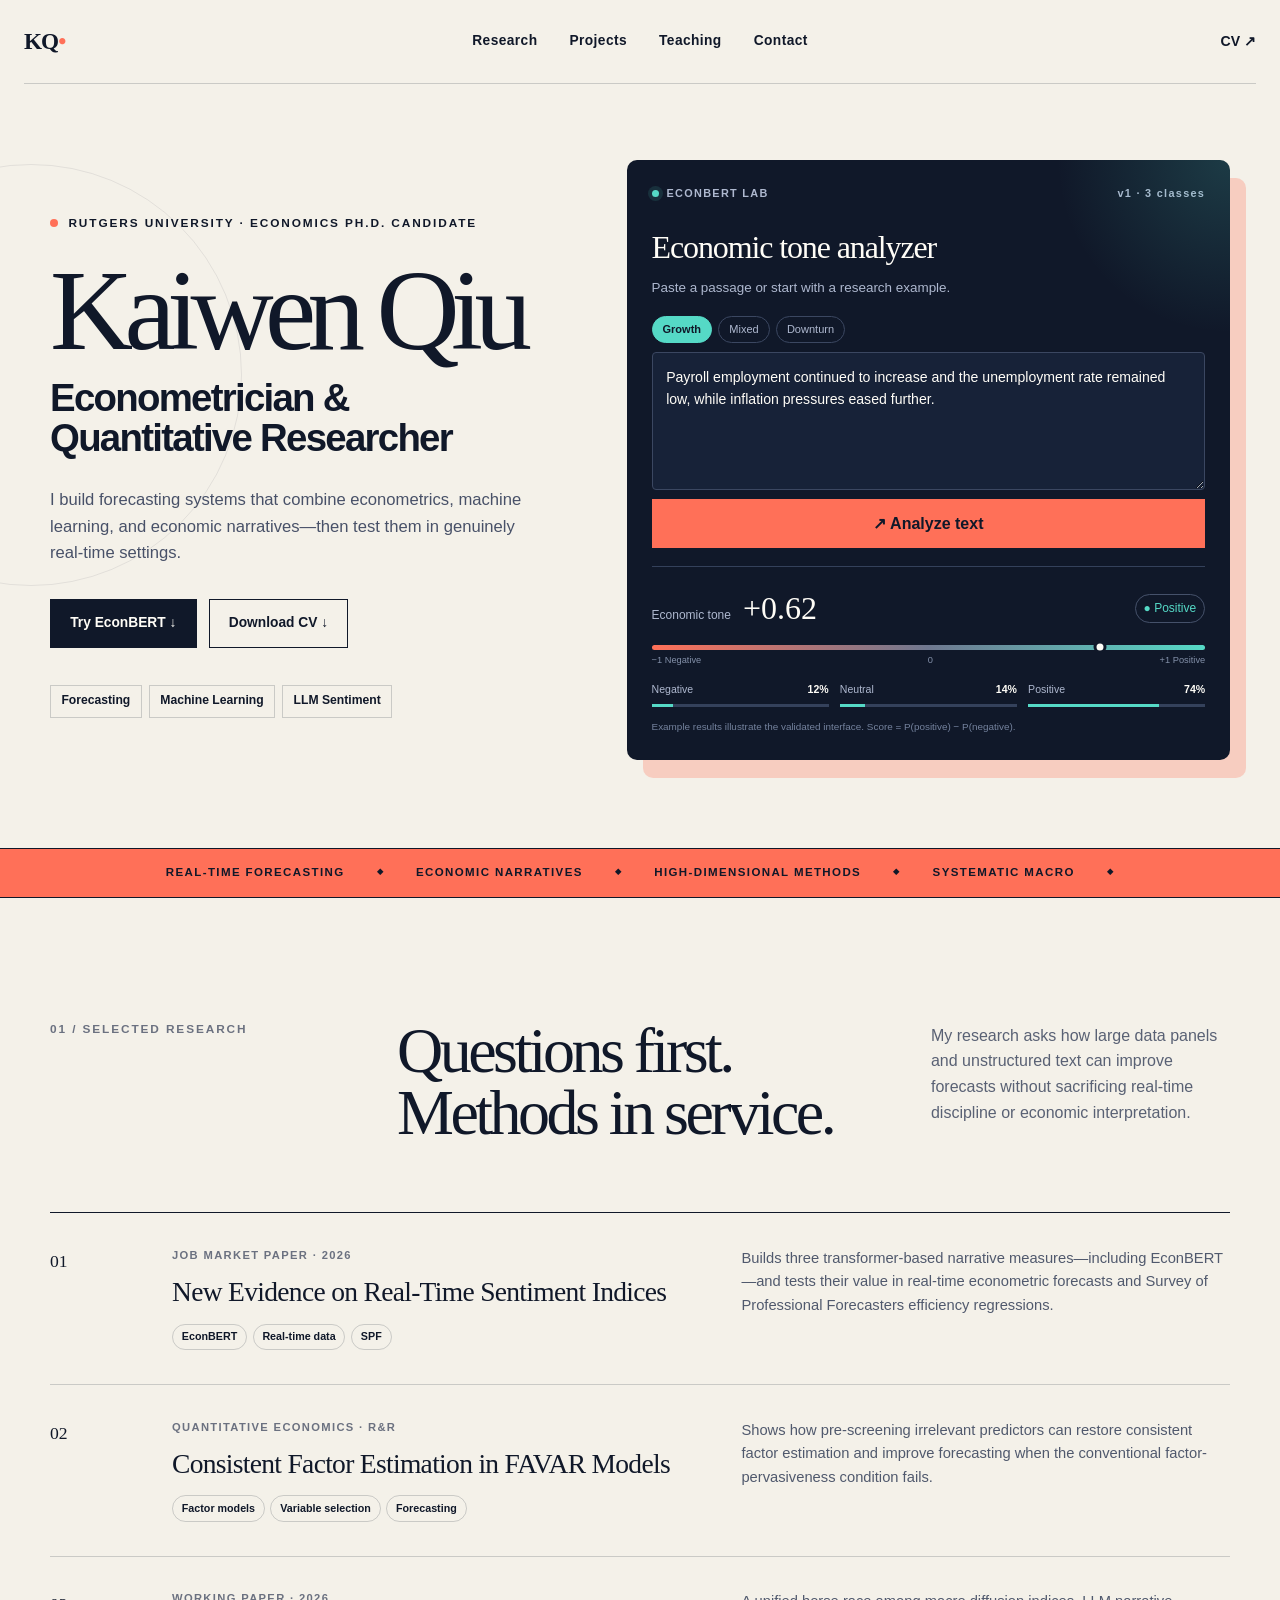
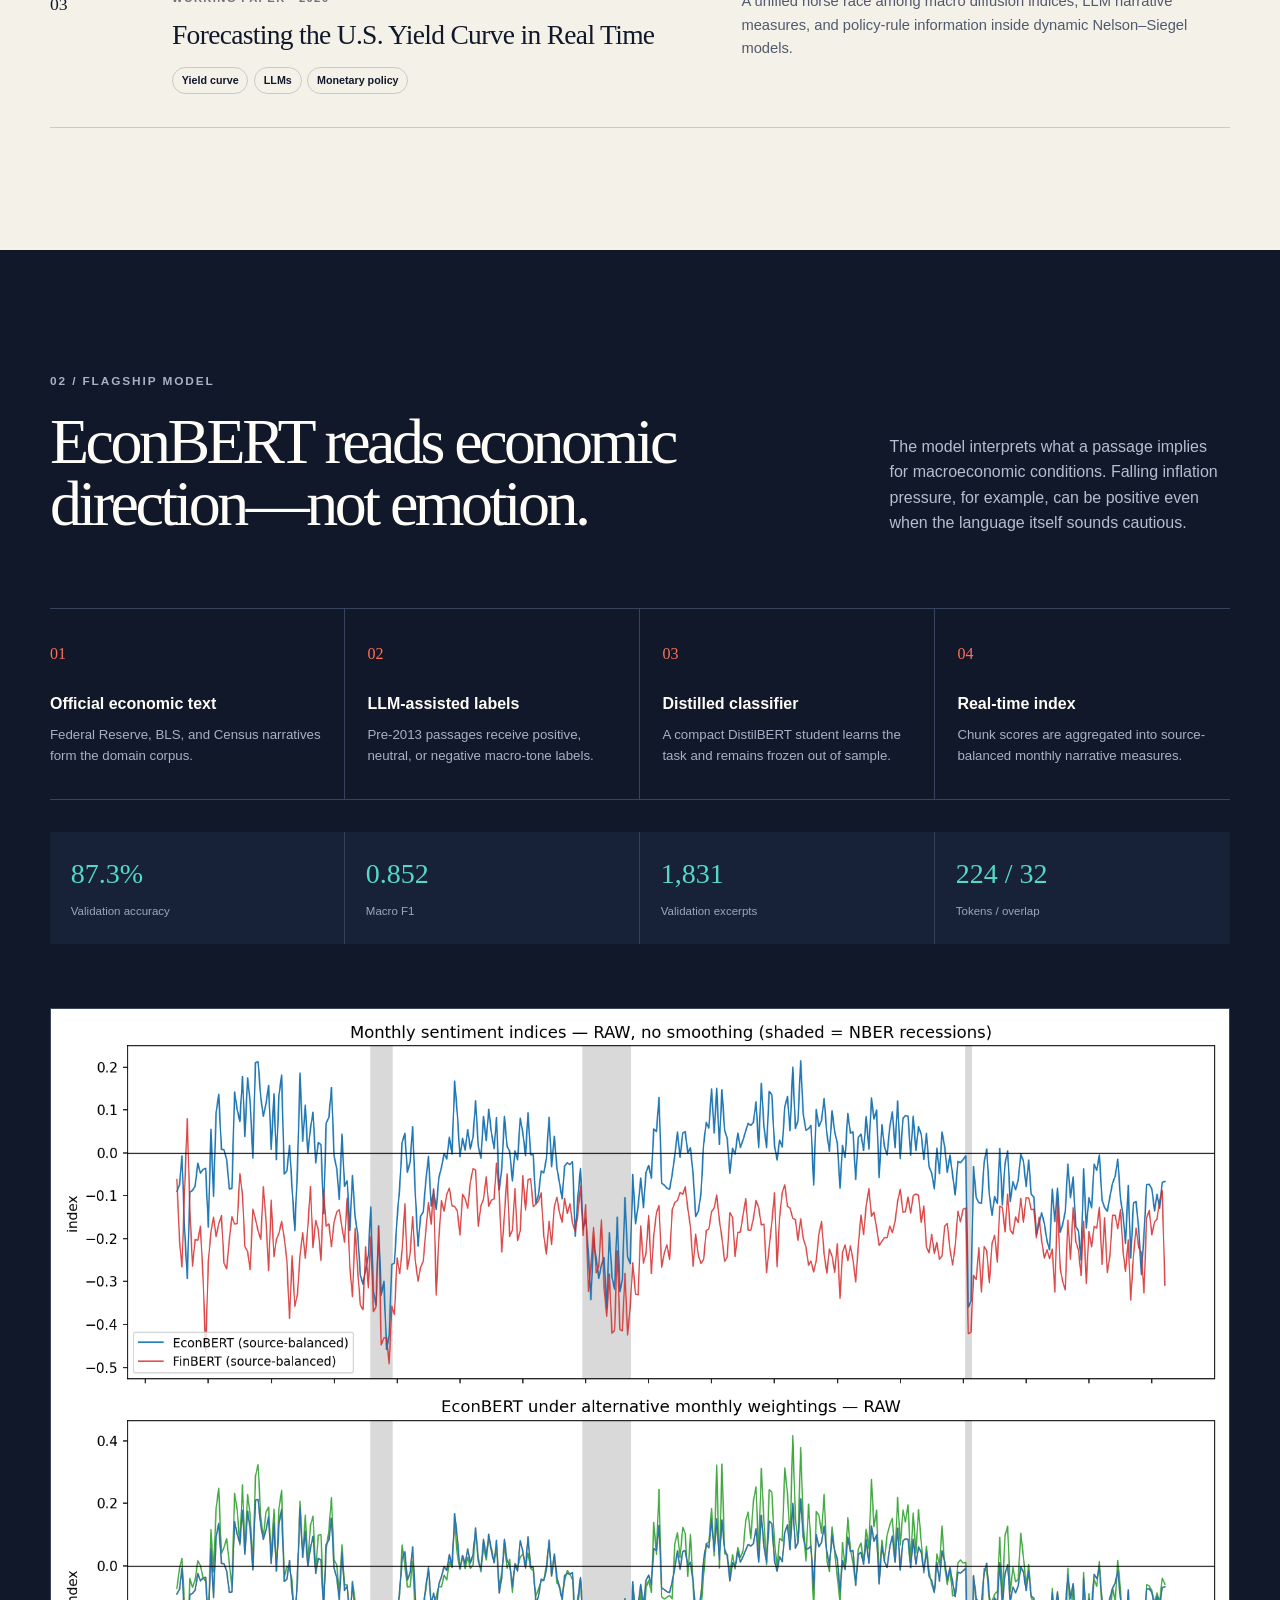
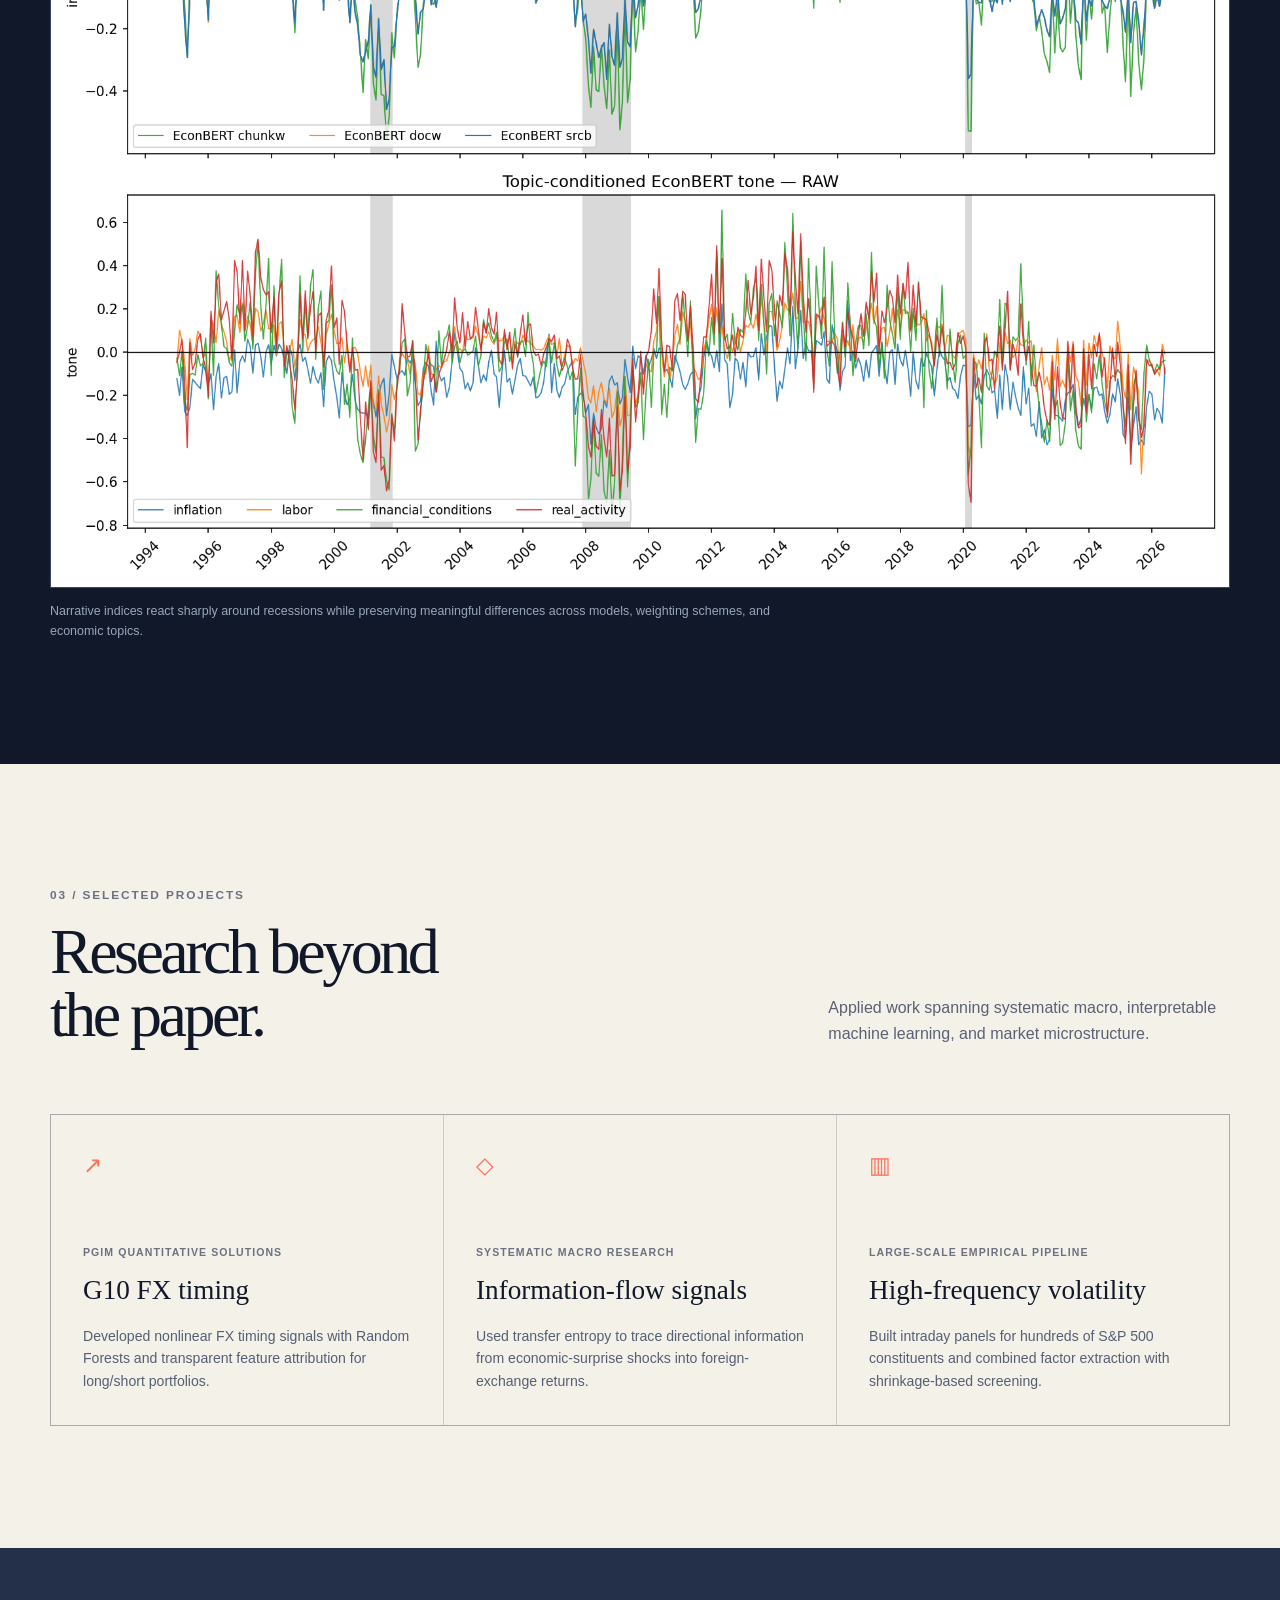
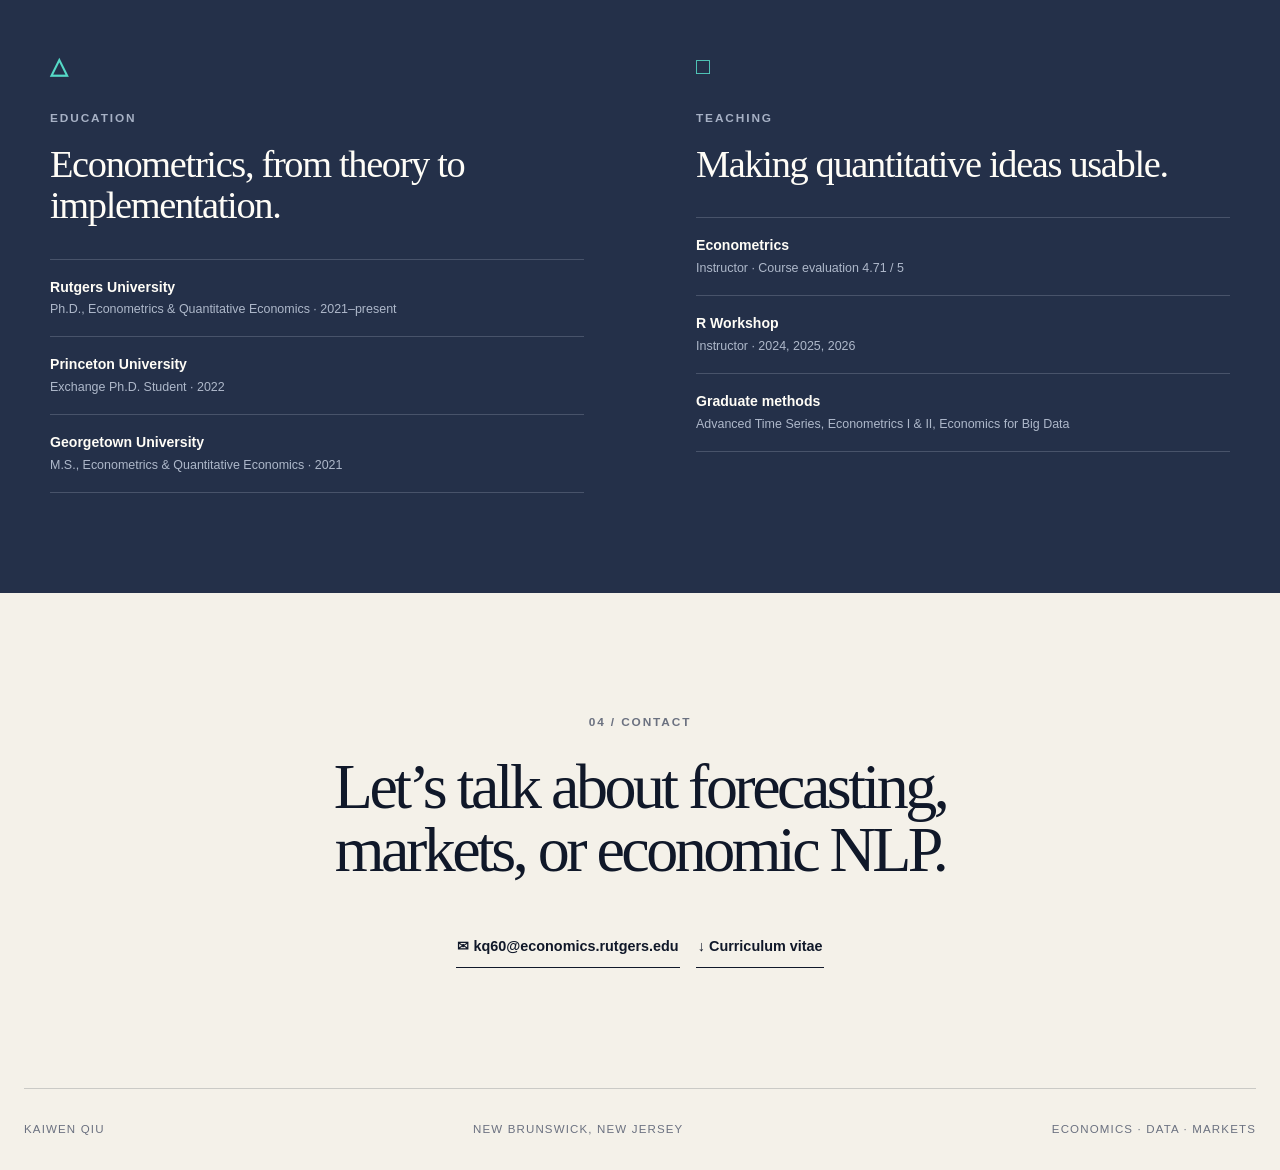
==== index.html @ 60181ae5 "Publish Kaiwen Qiu research portfolio" ====
<!doctype html>
<html lang="en">
  <head>
    <meta charset="UTF-8" />
    <meta name="viewport" content="width=device-width, initial-scale=1" />
    <meta name="description" content="Kaiwen Qiu — research in real-time forecasting, economic narratives, machine learning, and systematic macro." />
    <meta name="theme-color" content="#101829" />
    <title>Kaiwen Qiu — Econometrician &amp; Quantitative Researcher</title>
    <link rel="icon" href="assets/favicon.svg" />
    <link rel="stylesheet" href="styles.css" />
    <script src="config.js"></script>
    <script src="app.js" defer></script>
  </head>
  <body>
    <header class="site-header">
      <a class="wordmark" href="#top" aria-label="Kaiwen Qiu home">KQ<span>•</span></a>
      <nav aria-label="Primary navigation">
        <a href="#research">Research</a>
        <a href="#projects">Projects</a>
        <a href="#teaching">Teaching</a>
        <a href="#contact">Contact</a>
      </nav>
      <a class="nav-cv" href="assets/Kaiwen_Qiu_CV.pdf" target="_blank" rel="noreferrer">CV ↗</a>
    </header>

    <main>
      <section class="hero section-shell" id="top">
        <div class="hero-copy">
          <p class="kicker"><span></span> Rutgers University · Economics Ph.D. Candidate</p>
          <h1>Kaiwen Qiu</h1>
          <p class="hero-role">Econometrician &amp;<br />Quantitative Researcher</p>
          <p class="hero-summary">I build forecasting systems that combine econometrics, machine learning, and economic narratives—then test them in genuinely real-time settings.</p>
          <div class="hero-actions">
            <a class="button-primary" href="#econbert">Try EconBERT ↓</a>
            <a class="button-secondary" href="assets/Kaiwen_Qiu_CV.pdf" target="_blank" rel="noreferrer">Download CV ↓</a>
          </div>
          <div class="field-row" aria-label="Research fields">
            <span>Forecasting</span><span>Machine Learning</span><span>LLM Sentiment</span>
          </div>
        </div>

        <div class="hero-demo" id="econbert">
          <div class="demo-card">
            <div class="demo-topline"><div><span class="live-dot"></span> ECONBERT LAB</div><span>v1 · 3 classes</span></div>
            <h2>Economic tone analyzer</h2>
            <p class="demo-intro">Paste a passage or start with a research example.</p>
            <div class="example-tabs" aria-label="Example passages">
              <button type="button" data-example="growth" class="active">Growth</button>
              <button type="button" data-example="mixed">Mixed</button>
              <button type="button" data-example="downturn">Downturn</button>
            </div>
            <label class="sr-only" for="economic-text">Economic text</label>
            <textarea id="economic-text" rows="5" placeholder="Paste economic text…"></textarea>
            <button class="analyze-button" id="analyze-button" type="button">↗ Analyze text</button>

            <div class="demo-notice" id="demo-notice" role="status" hidden>
              <strong>Custom inference is not public yet.</strong>
              The interface is live with precomputed examples; the private model endpoint is the remaining connection.
            </div>

            <div class="result-panel" id="result-panel" aria-live="polite">
              <div class="score-head">
                <div><span>Economic tone</span><strong id="score">+0.62</strong></div>
                <span class="classification positive" id="classification">● Positive</span>
              </div>
              <div class="tone-track" aria-label="Economic tone score"><i id="score-marker"></i></div>
              <div class="tone-labels"><span>−1 Negative</span><span>0</span><span>+1 Positive</span></div>
              <div class="probabilities">
                <div><span>Negative</span><b id="negative-value">12%</b><i><em id="negative-bar"></em></i></div>
                <div><span>Neutral</span><b id="neutral-value">14%</b><i><em id="neutral-bar"></em></i></div>
                <div><span>Positive</span><b id="positive-value">74%</b><i><em id="positive-bar"></em></i></div>
              </div>
            </div>
            <p class="demo-footnote">Example results illustrate the validated interface. Score = P(positive) − P(negative).</p>
          </div>
        </div>
      </section>

      <div class="marquee" aria-label="Research themes">
        <div><span>REAL-TIME FORECASTING</span><i>◆</i><span>ECONOMIC NARRATIVES</span><i>◆</i><span>HIGH-DIMENSIONAL METHODS</span><i>◆</i><span>SYSTEMATIC MACRO</span><i>◆</i></div>
      </div>

      <section class="section-shell section-block" id="research">
        <div class="section-heading">
          <p class="section-index">01 / Selected research</p>
          <h2>Questions first.<br />Methods in service.</h2>
          <p>My research asks how large data panels and unstructured text can improve forecasts without sacrificing real-time discipline or economic interpretation.</p>
        </div>
        <div class="research-list">
          <article class="research-card coral">
            <div class="paper-number">01</div>
            <div class="paper-body"><p>Job Market Paper · 2026</p><h3>New Evidence on Real-Time Sentiment Indices</h3><div class="tags"><span>EconBERT</span><span>Real-time data</span><span>SPF</span></div></div>
            <p class="paper-description">Builds three transformer-based narrative measures—including EconBERT—and tests their value in real-time econometric forecasts and Survey of Professional Forecasters efficiency regressions.</p>
          </article>
          <article class="research-card aqua">
            <div class="paper-number">02</div>
            <div class="paper-body"><p>Quantitative Economics · R&amp;R</p><h3>Consistent Factor Estimation in FAVAR Models</h3><div class="tags"><span>Factor models</span><span>Variable selection</span><span>Forecasting</span></div></div>
            <p class="paper-description">Shows how pre-screening irrelevant predictors can restore consistent factor estimation and improve forecasting when the conventional factor-pervasiveness condition fails.</p>
          </article>
          <article class="research-card violet">
            <div class="paper-number">03</div>
            <div class="paper-body"><p>Working Paper · 2026</p><h3>Forecasting the U.S. Yield Curve in Real Time</h3><div class="tags"><span>Yield curve</span><span>LLMs</span><span>Monetary policy</span></div></div>
            <p class="paper-description">A unified horse race among macro diffusion indices, LLM narrative measures, and policy-rule information inside dynamic Nelson–Siegel models.</p>
          </article>
        </div>
      </section>

      <section class="econbert-story" aria-labelledby="econbert-title">
        <div class="section-shell">
          <div class="story-heading">
            <div><p class="section-index light">02 / Flagship model</p><h2 id="econbert-title">EconBERT reads economic direction—not emotion.</h2></div>
            <p>The model interprets what a passage implies for macroeconomic conditions. Falling inflation pressure, for example, can be positive even when the language itself sounds cautious.</p>
          </div>
          <div class="method-grid">
            <article><span>01</span><h3>Official economic text</h3><p>Federal Reserve, BLS, and Census narratives form the domain corpus.</p></article>
            <article><span>02</span><h3>LLM-assisted labels</h3><p>Pre-2013 passages receive positive, neutral, or negative macro-tone labels.</p></article>
            <article><span>03</span><h3>Distilled classifier</h3><p>A compact DistilBERT student learns the task and remains frozen out of sample.</p></article>
            <article><span>04</span><h3>Real-time index</h3><p>Chunk scores are aggregated into source-balanced monthly narrative measures.</p></article>
          </div>
          <div class="metric-strip">
            <div><strong>87.3%</strong><span>Validation accuracy</span></div>
            <div><strong>0.852</strong><span>Macro F1</span></div>
            <div><strong>1,831</strong><span>Validation excerpts</span></div>
            <div><strong>224 / 32</strong><span>Tokens / overlap</span></div>
          </div>
          <figure class="research-figure">
            <img src="assets/econbert-sentiment-series.png" alt="Historical EconBERT and FinBERT monthly sentiment series, alternative weighting schemes, and topic-conditioned tone measures" />
            <figcaption>Narrative indices react sharply around recessions while preserving meaningful differences across models, weighting schemes, and economic topics.</figcaption>
          </figure>
        </div>
      </section>

      <section class="section-shell section-block" id="projects">
        <div class="section-heading horizontal">
          <div><p class="section-index">03 / Selected projects</p><h2>Research beyond<br />the paper.</h2></div>
          <p>Applied work spanning systematic macro, interpretable machine learning, and market microstructure.</p>
        </div>
        <div class="project-grid">
          <article><b>↗</b><p>PGIM Quantitative Solutions</p><h3>G10 FX timing</h3><span>Developed nonlinear FX timing signals with Random Forests and transparent feature attribution for long/short portfolios.</span></article>
          <article><b>◇</b><p>Systematic macro research</p><h3>Information-flow signals</h3><span>Used transfer entropy to trace directional information from economic-surprise shocks into foreign-exchange returns.</span></article>
          <article><b>▥</b><p>Large-scale empirical pipeline</p><h3>High-frequency volatility</h3><span>Built intraday panels for hundreds of S&amp;P 500 constituents and combined factor extraction with shrinkage-based screening.</span></article>
        </div>
      </section>

      <section class="credentials" id="teaching">
        <div class="section-shell credential-grid">
          <article><b class="credential-icon">△</b><p class="section-index light">Education</p><h2>Econometrics, from theory to implementation.</h2><ul><li><strong>Rutgers University</strong><span>Ph.D., Econometrics &amp; Quantitative Economics · 2021–present</span></li><li><strong>Princeton University</strong><span>Exchange Ph.D. Student · 2022</span></li><li><strong>Georgetown University</strong><span>M.S., Econometrics &amp; Quantitative Economics · 2021</span></li></ul></article>
          <article><b class="credential-icon">□</b><p class="section-index light">Teaching</p><h2>Making quantitative ideas usable.</h2><ul><li><strong>Econometrics</strong><span>Instructor · Course evaluation 4.71 / 5</span></li><li><strong>R Workshop</strong><span>Instructor · 2024, 2025, 2026</span></li><li><strong>Graduate methods</strong><span>Advanced Time Series, Econometrics I &amp; II, Economics for Big Data</span></li></ul></article>
        </div>
      </section>

      <section class="section-shell contact" id="contact">
        <p class="section-index">04 / Contact</p>
        <h2>Let’s talk about forecasting,<br />markets, or economic NLP.</h2>
        <div class="contact-actions"><a href="mailto:kq60@economics.rutgers.edu">✉ kq60@economics.rutgers.edu</a><a href="assets/Kaiwen_Qiu_CV.pdf" target="_blank" rel="noreferrer">↓ Curriculum vitae</a></div>
      </section>
    </main>

    <footer><span>Kaiwen Qiu</span><span>New Brunswick, New Jersey</span><span>Economics · Data · Markets</span></footer>
  </body>
</html>
---- styles.css ----
:root {
  --ink: #101829;
  --ink-soft: #253049;
  --paper: #f4f1e9;
  --paper-deep: #e8e2d7;
  --white: #fffdf7;
  --coral: #ff7058;
  --aqua: #55d9c6;
  --violet: #ac9cff;
  --line: rgba(16, 24, 41, 0.18);
  --radius: 0.45rem;
}

* { box-sizing: border-box; }
html { scroll-behavior: smooth; }
body {
  margin: 0;
  background: var(--paper);
  color: var(--ink);
  font-family: "Avenir Next", Avenir, "Segoe UI", sans-serif;
  font-size: 16px;
  line-height: 1.6;
}
a { color: inherit; text-decoration: none; }
button, textarea { font: inherit; }
button { color: inherit; }
::selection { background: var(--aqua); color: var(--ink); }

.sr-only {
  position: absolute; width: 1px; height: 1px; padding: 0; margin: -1px;
  overflow: hidden; clip: rect(0,0,0,0); white-space: nowrap; border: 0;
}
.section-shell { width: min(1180px, calc(100% - 48px)); margin-inline: auto; }
.site-header {
  width: min(1280px, calc(100% - 48px)); margin: 0 auto; height: 84px;
  display: grid; grid-template-columns: 1fr auto 1fr; align-items: center;
  border-bottom: 1px solid var(--line); position: relative; z-index: 10;
}
.wordmark { font-family: Georgia, serif; font-size: 1.45rem; font-weight: 700; letter-spacing: -0.04em; }
.wordmark span { color: var(--coral); }
.site-header nav { display: flex; gap: 2rem; font-size: 0.86rem; font-weight: 650; letter-spacing: 0.03em; }
.site-header nav a, .nav-cv { transition: opacity .2s ease; }
.site-header nav a:hover, .nav-cv:hover { opacity: .58; }
.nav-cv { justify-self: end; display: inline-flex; align-items: center; gap: .3rem; font-weight: 700; font-size: .88rem; }

.hero {
  min-height: 720px; padding: 76px 0 88px; display: grid; grid-template-columns: .9fr 1.1fr;
  gap: 5.2rem; align-items: center; position: relative;
}
.hero::before {
  content: ""; position: absolute; width: 420px; height: 420px; border-radius: 50%;
  border: 1px solid rgba(16,24,41,.08); left: -230px; top: 80px; pointer-events: none;
}
.kicker, .section-index { font-size: .74rem; text-transform: uppercase; letter-spacing: .16em; font-weight: 750; }
.kicker { display: flex; align-items: center; gap: .65rem; }
.kicker span { width: 8px; height: 8px; border-radius: 50%; background: var(--coral); }
.hero h1 { font-family: Georgia, "Times New Roman", serif; font-size: clamp(4.8rem, 9vw, 8.4rem); line-height: .82; letter-spacing: -.075em; margin: 1.9rem 0 1.25rem; font-weight: 500; }
.hero-role { font-size: clamp(1.8rem, 3vw, 2.7rem); line-height: 1.05; font-weight: 650; letter-spacing: -.045em; margin: 0; }
.hero-summary { max-width: 580px; margin: 1.8rem 0 0; color: #485168; font-size: 1.04rem; }
.hero-actions { display: flex; flex-wrap: wrap; gap: .75rem; margin-top: 2rem; }
.button-primary, .button-secondary {
  min-height: 49px; padding: .75rem 1.2rem; display: inline-flex; align-items: center; gap: .55rem;
  border: 1px solid var(--ink); font-weight: 750; font-size: .86rem; transition: transform .2s ease, box-shadow .2s ease;
}
.button-primary { background: var(--ink); color: var(--white); }
.button-secondary { background: transparent; }
.button-primary:hover, .button-secondary:hover { transform: translate(-2px,-2px); box-shadow: 4px 4px 0 var(--coral); }
.field-row { display: flex; flex-wrap: wrap; gap: .45rem; margin-top: 2.3rem; }
.field-row span { border: 1px solid var(--line); padding: .36rem .65rem; font-size: .76rem; font-weight: 650; }

.hero-demo { min-width: 0; }
.demo-card {
  background: var(--ink); color: var(--white); padding: 1.55rem; border-radius: 10px;
  box-shadow: 16px 18px 0 rgba(255,112,88,.28); position: relative; overflow: hidden;
}
.demo-card::before {
  content: ""; position: absolute; inset: 0 0 auto auto; width: 180px; height: 180px;
  background: radial-gradient(circle at 100% 0%, rgba(85,217,198,.18), transparent 68%); pointer-events: none;
}
.demo-topline { display: flex; justify-content: space-between; color: #aeb8cf; font-size: .68rem; letter-spacing: .12em; font-weight: 750; }
.demo-topline > div { display: flex; align-items: center; gap: .5rem; }
.live-dot { width: 7px; height: 7px; display: inline-block; border-radius: 50%; background: var(--aqua); box-shadow: 0 0 0 4px rgba(85,217,198,.12); }
.demo-card h2 { font-family: Georgia, serif; font-size: 2rem; letter-spacing: -.035em; margin: 1.25rem 0 .2rem; font-weight: 500; }
.demo-intro { color: #aeb8cf; margin: 0 0 1.1rem; font-size: .84rem; }
.example-tabs { display: flex; gap: .4rem; margin-bottom: .55rem; }
.example-tabs button { border: 1px solid #3b4761; background: transparent; color: #aeb8cf; border-radius: 99px; padding: .25rem .62rem; font-size: .69rem; cursor: pointer; }
.example-tabs button.active { background: var(--aqua); border-color: var(--aqua); color: var(--ink); font-weight: 750; }
.demo-card textarea {
  display: block; width: 100%; resize: vertical; border: 1px solid #3b4761; border-radius: 4px;
  background: #172238; color: var(--white); padding: .85rem; min-height: 120px; outline: none;
  line-height: 1.55; font-size: .88rem; transition: border-color .2s ease;
}
.demo-card textarea:focus { border-color: var(--aqua); }
.analyze-button {
  width: 100%; border: 0; background: var(--coral); color: var(--ink); padding: .72rem 1rem;
  font-weight: 800; margin-top: .55rem; display: flex; align-items: center; justify-content: center; gap: .5rem; cursor: pointer;
}
.analyze-button:disabled { opacity: .6; cursor: not-allowed; }
.spin { animation: spin 1s linear infinite; }
@keyframes spin { to { transform: rotate(360deg); } }
.result-panel { margin-top: 1.15rem; border-top: 1px solid #34415b; padding-top: 1rem; }
.score-head { display: flex; align-items: center; justify-content: space-between; gap: 1rem; }
.score-head > div { display: flex; align-items: baseline; gap: .75rem; }
.score-head span { color: #aeb8cf; font-size: .75rem; }
.score-head strong { font-family: Georgia, serif; font-size: 2rem; font-weight: 500; }
.classification { display: inline-flex; align-items: center; gap: .3rem; border: 1px solid #45516a; border-radius: 99px; padding: .25rem .5rem; }
.classification.positive { color: var(--aqua); }
.classification.negative { color: #ff947f; }
.classification.neutral { color: #d1c8ff; }
.tone-track { height: 5px; background: linear-gradient(90deg, var(--coral), #6f7890 50%, var(--aqua)); margin: .65rem 0 .2rem; position: relative; border-radius: 99px; }
.tone-track i { position: absolute; top: 50%; width: 13px; height: 13px; border-radius: 50%; background: var(--white); border: 3px solid var(--ink); transform: translate(-50%,-50%); }
.tone-labels { display: flex; justify-content: space-between; color: #8390a9; font-size: .58rem; }
.probabilities { display: grid; grid-template-columns: repeat(3,1fr); gap: .7rem; margin-top: .85rem; }
.probabilities div { display: grid; grid-template-columns: 1fr auto; gap: .35rem; font-size: .66rem; color: #aeb8cf; }
.probabilities b { color: var(--white); }
.probabilities i { grid-column: 1 / -1; height: 3px; background: #34415b; overflow: hidden; }
.probabilities em { display: block; height: 100%; background: var(--aqua); }
.demo-footnote { color: #74829d; font-size: .62rem; margin: .75rem 0 0; }
.demo-notice { border: 1px solid rgba(255,112,88,.55); background: rgba(255,112,88,.08); margin-top: 1rem; padding: .8rem; color: #c9d0df; font-size: .76rem; }
.demo-notice strong { color: var(--white); display: block; }

.marquee { overflow: hidden; background: var(--coral); border-block: 1px solid var(--ink); color: var(--ink); }
.marquee > div { min-width: max-content; height: 48px; display: flex; align-items: center; justify-content: center; gap: 2rem; padding-inline: 2rem; margin: auto; font-size: .72rem; font-weight: 850; letter-spacing: .12em; }
.marquee i { font-style: normal; font-size: .5rem; }

.section-block { padding-block: 122px; }
.section-heading { display: grid; grid-template-columns: .8fr 1.3fr .8fr; gap: 3rem; align-items: start; margin-bottom: 4.2rem; }
.section-index { margin: 0; color: #6b7180; }
.section-heading h2, .story-heading h2, .contact h2 {
  font-family: Georgia, serif; font-size: clamp(2.6rem, 5vw, 4.9rem); line-height: .98;
  letter-spacing: -.055em; margin: 0; font-weight: 500;
}
.section-heading > p:last-child, .story-heading > p { color: #596174; margin: .2rem 0 0; }
.research-list { border-top: 1px solid var(--ink); }
.research-card { display: grid; grid-template-columns: 90px 1.1fr 1fr; gap: 2rem; padding: 2.1rem 0; border-bottom: 1px solid var(--line); position: relative; }
.research-card::before { content: ""; position: absolute; left: 0; bottom: -1px; height: 3px; width: 0; transition: width .3s ease; }
.research-card:hover::before { width: 100%; }
.research-card.coral::before { background: var(--coral); }
.research-card.aqua::before { background: var(--aqua); }
.research-card.violet::before { background: var(--violet); }
.paper-number { font-family: Georgia, serif; font-size: 1.1rem; }
.paper-body > p { margin: 0 0 .7rem; font-size: .7rem; font-weight: 750; text-transform: uppercase; letter-spacing: .12em; color: #6b7180; }
.paper-body h3 { margin: 0; font-family: Georgia, serif; font-weight: 500; font-size: 1.72rem; line-height: 1.15; letter-spacing: -.025em; }
.paper-description { margin: 0; color: #50596d; font-size: .92rem; }
.tags { display: flex; flex-wrap: wrap; gap: .35rem; margin-top: 1rem; }
.tags span { border: 1px solid var(--line); border-radius: 99px; padding: .24rem .55rem; font-size: .67rem; font-weight: 650; }

.econbert-story { background: var(--ink); color: var(--white); padding-block: 122px; }
.section-index.light { color: #a7b1c5; }
.story-heading { display: grid; grid-template-columns: 1.45fr .65fr; gap: 5rem; align-items: end; }
.story-heading h2 { margin-top: 1.2rem; }
.story-heading > p { color: #b5bed0; }
.method-grid { display: grid; grid-template-columns: repeat(4,1fr); margin-top: 4.5rem; border-block: 1px solid #38445d; }
.method-grid article { padding: 2rem 1.4rem 2rem 0; border-right: 1px solid #38445d; }
.method-grid article:not(:first-child) { padding-left: 1.4rem; }
.method-grid article:last-child { border-right: 0; }
.method-grid span { font-family: Georgia, serif; color: var(--coral); }
.method-grid h3 { font-size: 1rem; margin: 1.5rem 0 .5rem; }
.method-grid p { color: #a7b1c5; margin: 0; font-size: .83rem; }
.metric-strip { display: grid; grid-template-columns: repeat(4,1fr); margin-top: 2rem; background: #172238; }
.metric-strip div { padding: 1.3rem; border-right: 1px solid #34415b; }
.metric-strip div:last-child { border-right: 0; }
.metric-strip strong { display: block; font-family: Georgia, serif; font-size: 1.75rem; font-weight: 500; color: var(--aqua); }
.metric-strip span { color: #9aa6bc; font-size: .72rem; }
.research-figure { margin: 4rem 0 0; }
.research-figure img { display: block; width: 100%; height: auto; background: white; border: 1px solid #3b4761; }
.research-figure figcaption { color: #9aa6bc; font-size: .78rem; max-width: 740px; margin-top: .9rem; }

.section-heading.horizontal { grid-template-columns: 1fr .55fr; align-items: end; }
.section-heading.horizontal > div h2 { margin-top: 1rem; }
.project-grid { display: grid; grid-template-columns: repeat(3,1fr); gap: 1px; background: var(--line); border: 1px solid var(--line); }
.project-grid article { background: var(--paper); padding: 2rem; min-height: 310px; display: flex; flex-direction: column; transition: background .2s ease; }
.project-grid article:hover { background: var(--white); }
.project-grid > article > b { color: var(--coral); font-size: 1.45rem; font-weight: 500; }
.project-grid p { margin: auto 0 .5rem; color: #6b7180; text-transform: uppercase; letter-spacing: .1em; font-size: .66rem; font-weight: 750; }
.project-grid h3 { font-family: Georgia, serif; font-size: 1.7rem; font-weight: 500; margin: 0 0 .8rem; }
.project-grid span { color: #555f73; font-size: .88rem; }

.credentials { background: #243049; color: var(--white); padding-block: 100px; }
.credential-grid { display: grid; grid-template-columns: 1fr 1fr; gap: 7rem; }
.credential-icon { color: var(--aqua); margin-bottom: 1.5rem; font-size: 1.45rem; display: block; }
.credential-grid h2 { font-family: Georgia, serif; font-size: 2.4rem; line-height: 1.08; font-weight: 500; letter-spacing: -.035em; margin: 1rem 0 2rem; }
.credential-grid ul { list-style: none; padding: 0; margin: 0; border-top: 1px solid #48536a; }
.credential-grid li { padding: 1rem 0; border-bottom: 1px solid #48536a; display: grid; gap: .15rem; }
.credential-grid li strong { font-size: .88rem; }
.credential-grid li span { color: #aeb8ca; font-size: .78rem; }

.contact { padding-block: 120px; text-align: center; }
.contact h2 { margin-top: 1.5rem; }
.contact-actions { display: flex; justify-content: center; flex-wrap: wrap; gap: 1rem; margin-top: 2.8rem; }
.contact-actions a { display: inline-flex; align-items: center; gap: .6rem; border-bottom: 1px solid var(--ink); padding: .55rem .1rem; font-weight: 750; font-size: .9rem; }
.contact-actions a:first-child svg { color: var(--coral); }
footer { min-height: 82px; border-top: 1px solid var(--line); display: flex; align-items: center; justify-content: space-between; gap: 1rem; width: min(1280px, calc(100% - 48px)); margin: auto; color: #6b7180; font-size: .72rem; text-transform: uppercase; letter-spacing: .1em; }

@media (max-width: 980px) {
  .hero { grid-template-columns: 1fr; gap: 3.5rem; }
  .hero-copy { max-width: 720px; }
  .hero h1 { font-size: clamp(5rem, 15vw, 8rem); }
  .section-heading { grid-template-columns: 1fr 1.5fr; }
  .section-heading > p:last-child { grid-column: 2; }
  .research-card { grid-template-columns: 56px 1fr; }
  .paper-description { grid-column: 2; }
  .story-heading { grid-template-columns: 1fr; gap: 2rem; }
  .method-grid, .metric-strip { grid-template-columns: repeat(2,1fr); }
  .method-grid article:nth-child(2) { border-right: 0; }
  .method-grid article:nth-child(-n+2) { border-bottom: 1px solid #38445d; }
  .project-grid { grid-template-columns: 1fr; }
  .project-grid article { min-height: 240px; }
  .credential-grid { gap: 3.5rem; }
}

@media (max-width: 680px) {
  .section-shell, .site-header, footer { width: min(100% - 28px, 1180px); }
  .site-header { height: 70px; grid-template-columns: 1fr auto; }
  .site-header nav { display: none; }
  .hero { padding: 54px 0 70px; min-height: auto; }
  .hero h1 { font-size: clamp(4rem, 23vw, 6rem); }
  .hero-role { font-size: 1.8rem; }
  .demo-card { padding: 1.1rem; box-shadow: 8px 10px 0 rgba(255,112,88,.28); }
  .marquee > div { justify-content: flex-start; }
  .section-block, .econbert-story, .contact { padding-block: 80px; }
  .section-heading, .section-heading.horizontal { grid-template-columns: 1fr; gap: 1.4rem; }
  .section-heading > p:last-child { grid-column: 1; }
  .research-card { grid-template-columns: 1fr; gap: 1rem; }
  .paper-description { grid-column: 1; }
  .paper-number { color: var(--coral); }
  .method-grid, .metric-strip { grid-template-columns: 1fr; }
  .method-grid article, .method-grid article:not(:first-child) { padding: 1.5rem 0; border-right: 0; border-bottom: 1px solid #38445d; }
  .metric-strip div { border-right: 0; border-bottom: 1px solid #34415b; }
  .metric-strip div:last-child { border-bottom: 0; }
  .credential-grid { grid-template-columns: 1fr; }
  .probabilities { grid-template-columns: 1fr; }
  footer { flex-direction: column; align-items: flex-start; justify-content: center; padding-block: 1.2rem; }
}

@media (prefers-reduced-motion: reduce) {
  html { scroll-behavior: auto; }
  *, *::before, *::after { animation-duration: .01ms !important; animation-iteration-count: 1 !important; transition-duration: .01ms !important; }
}
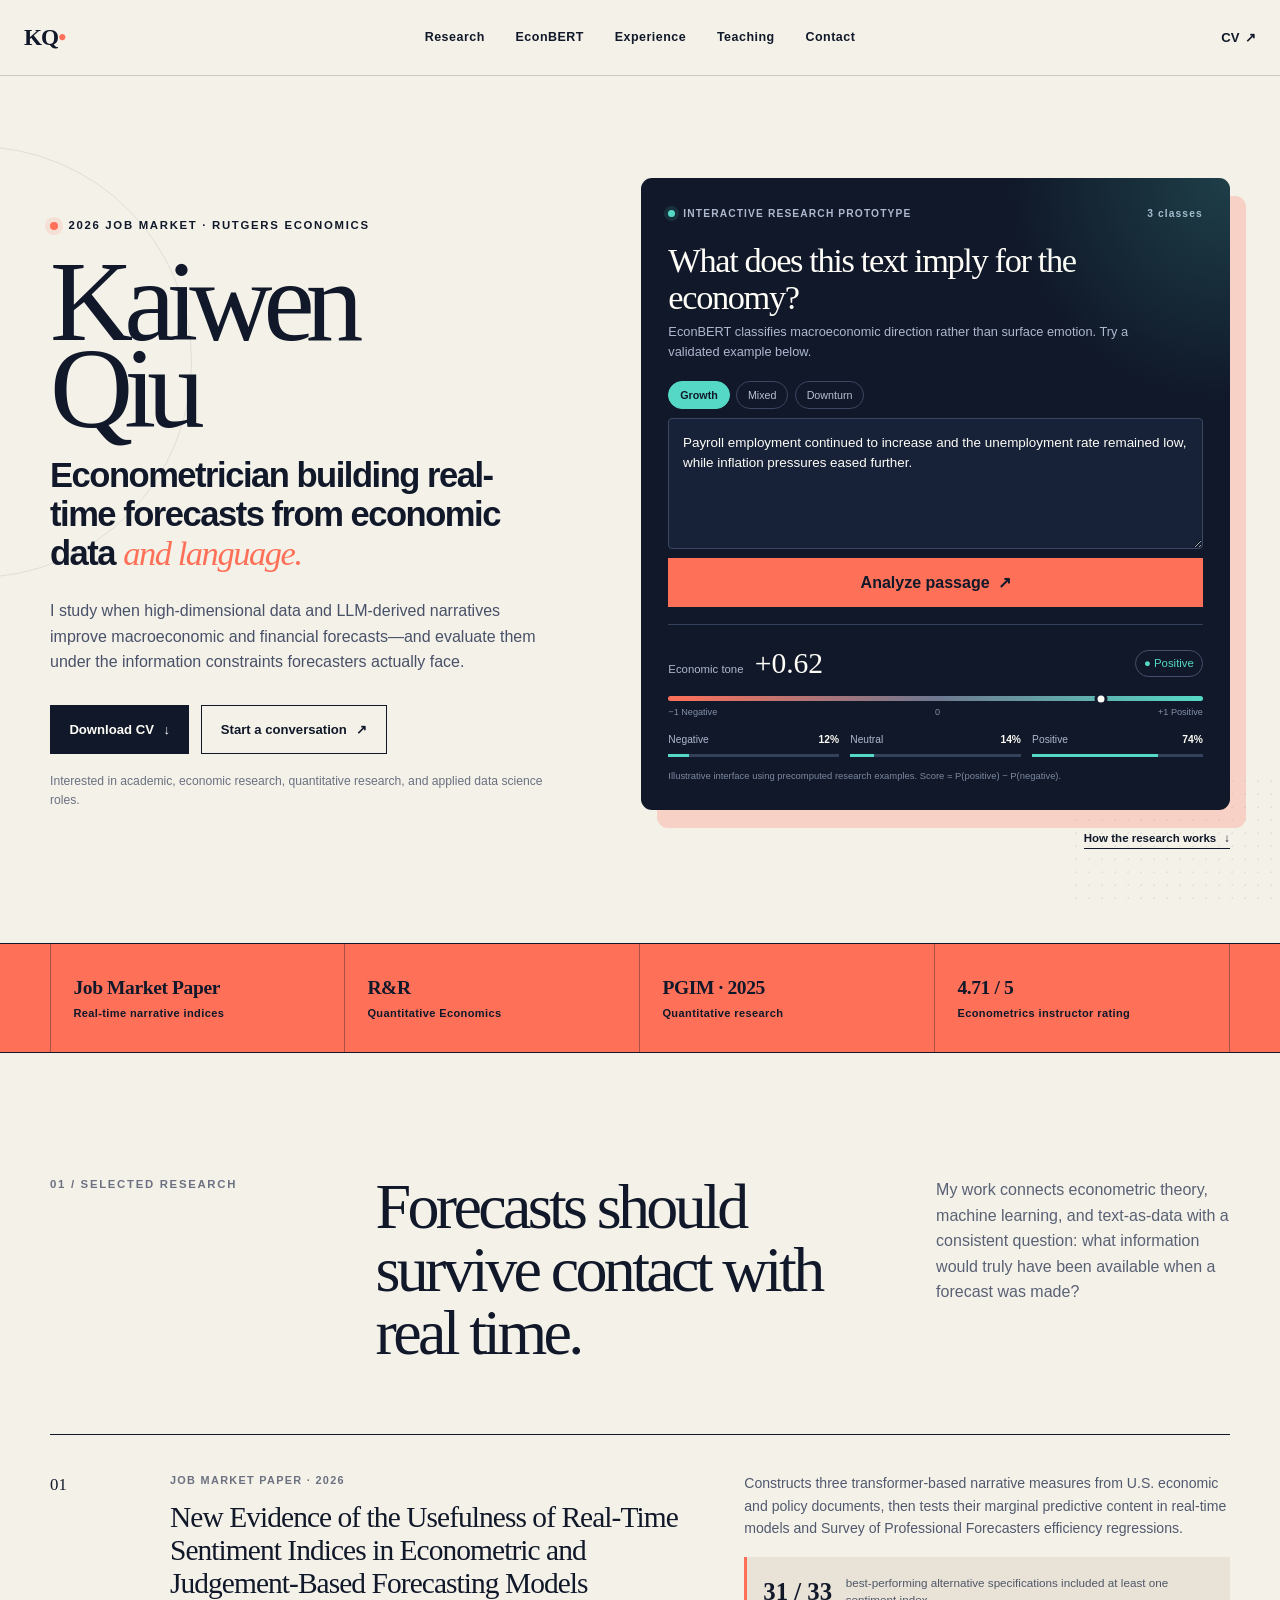
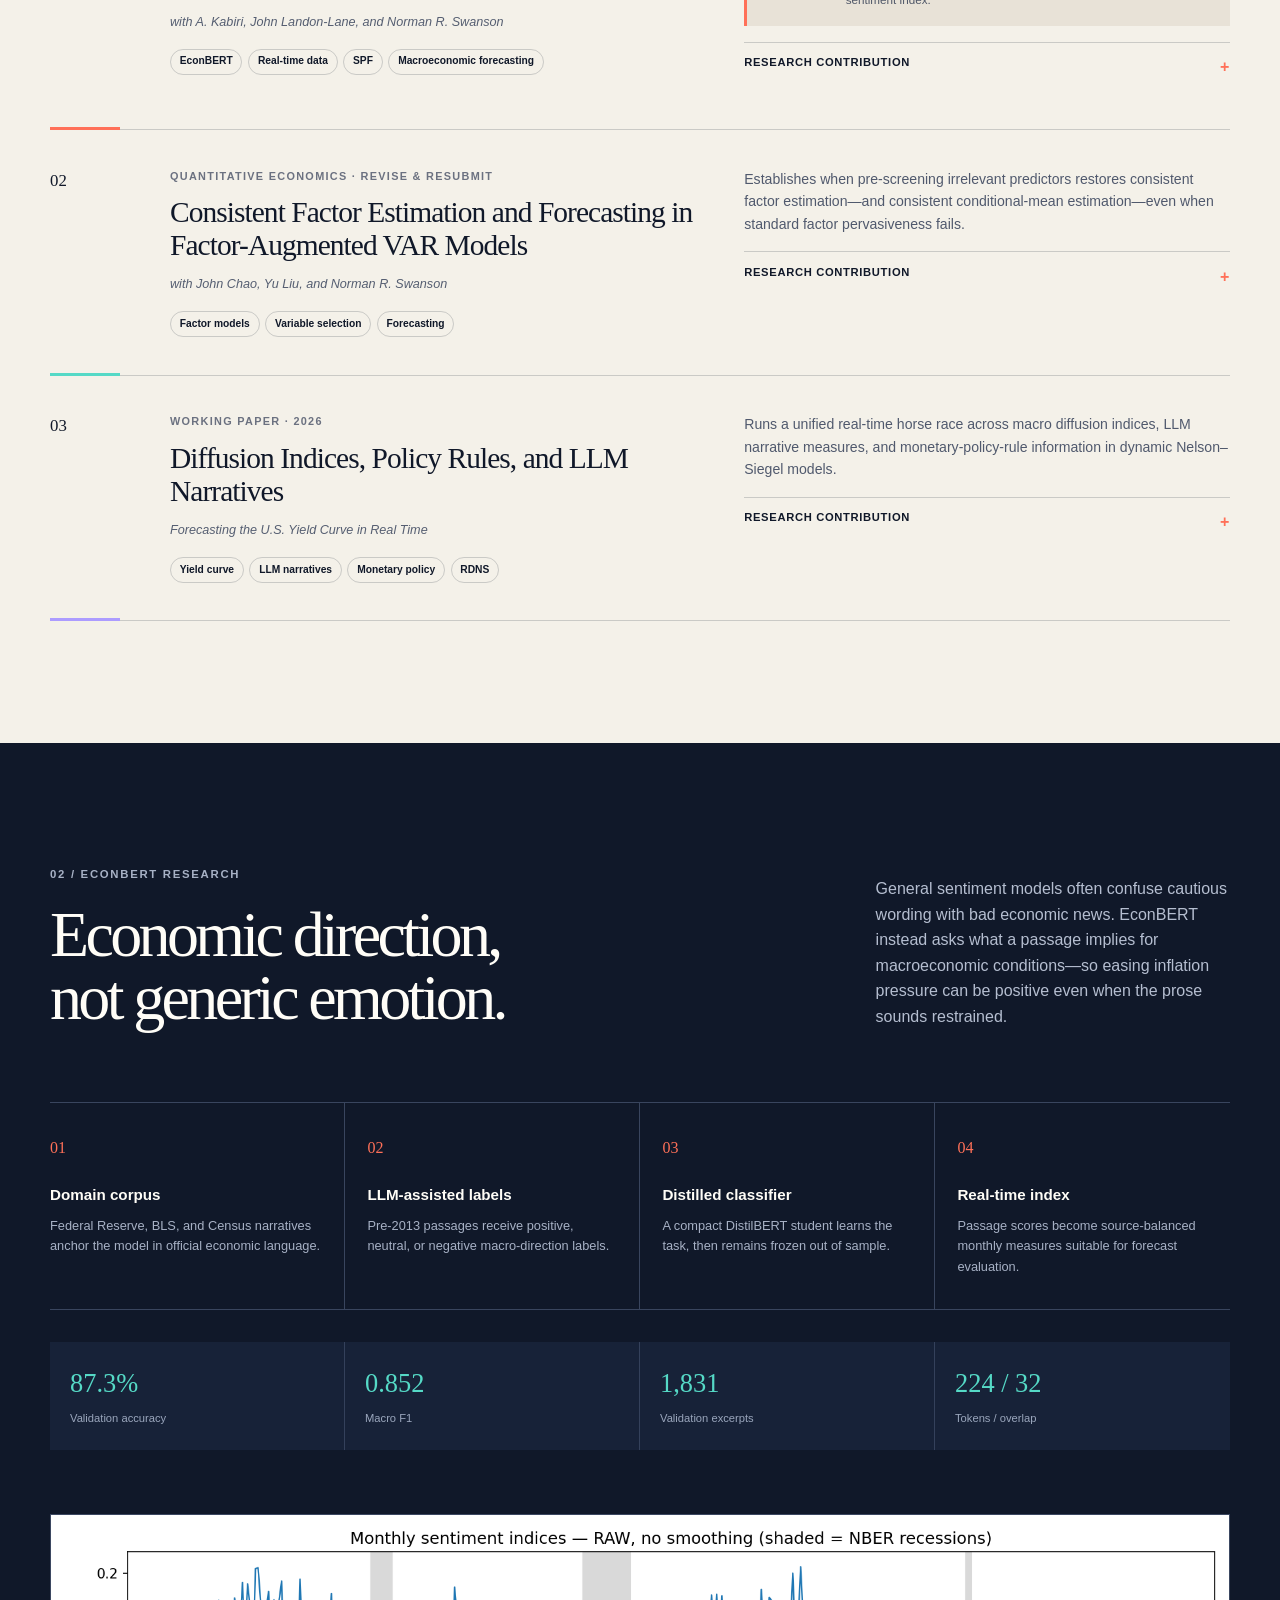
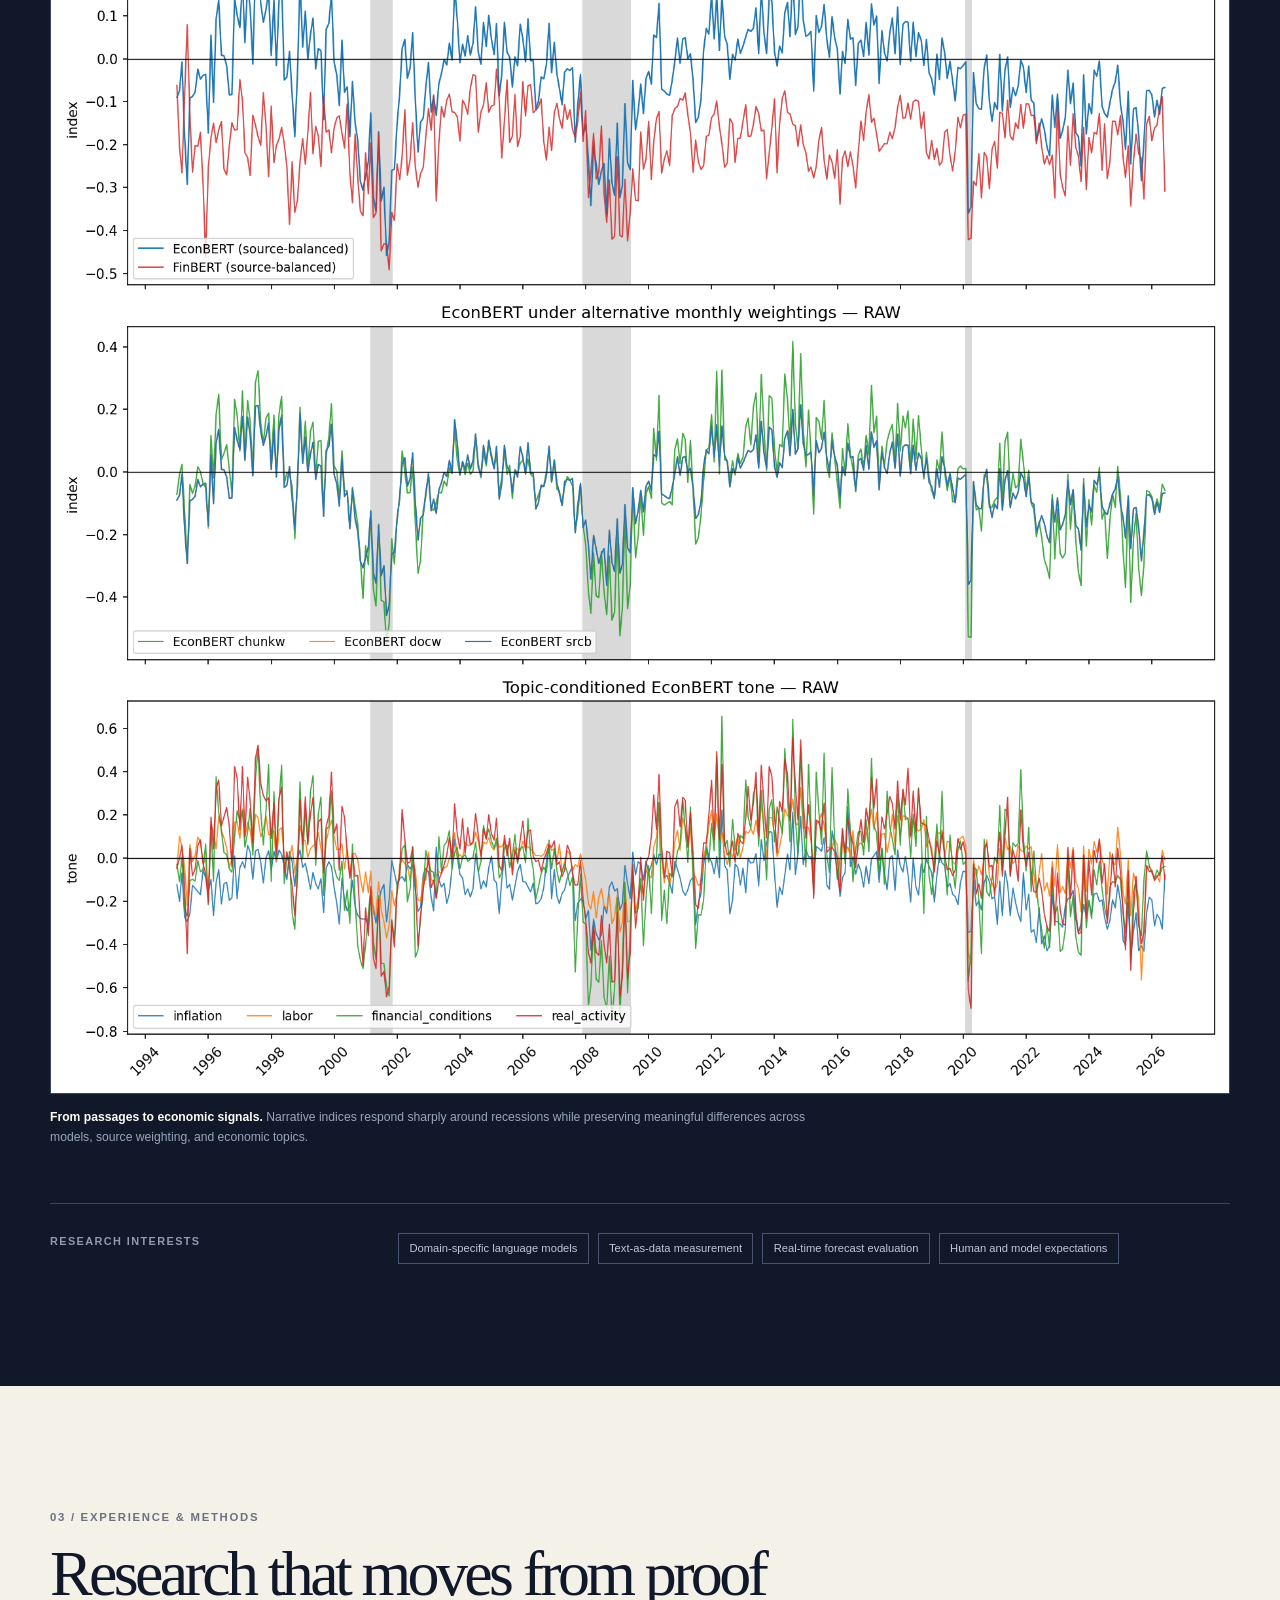
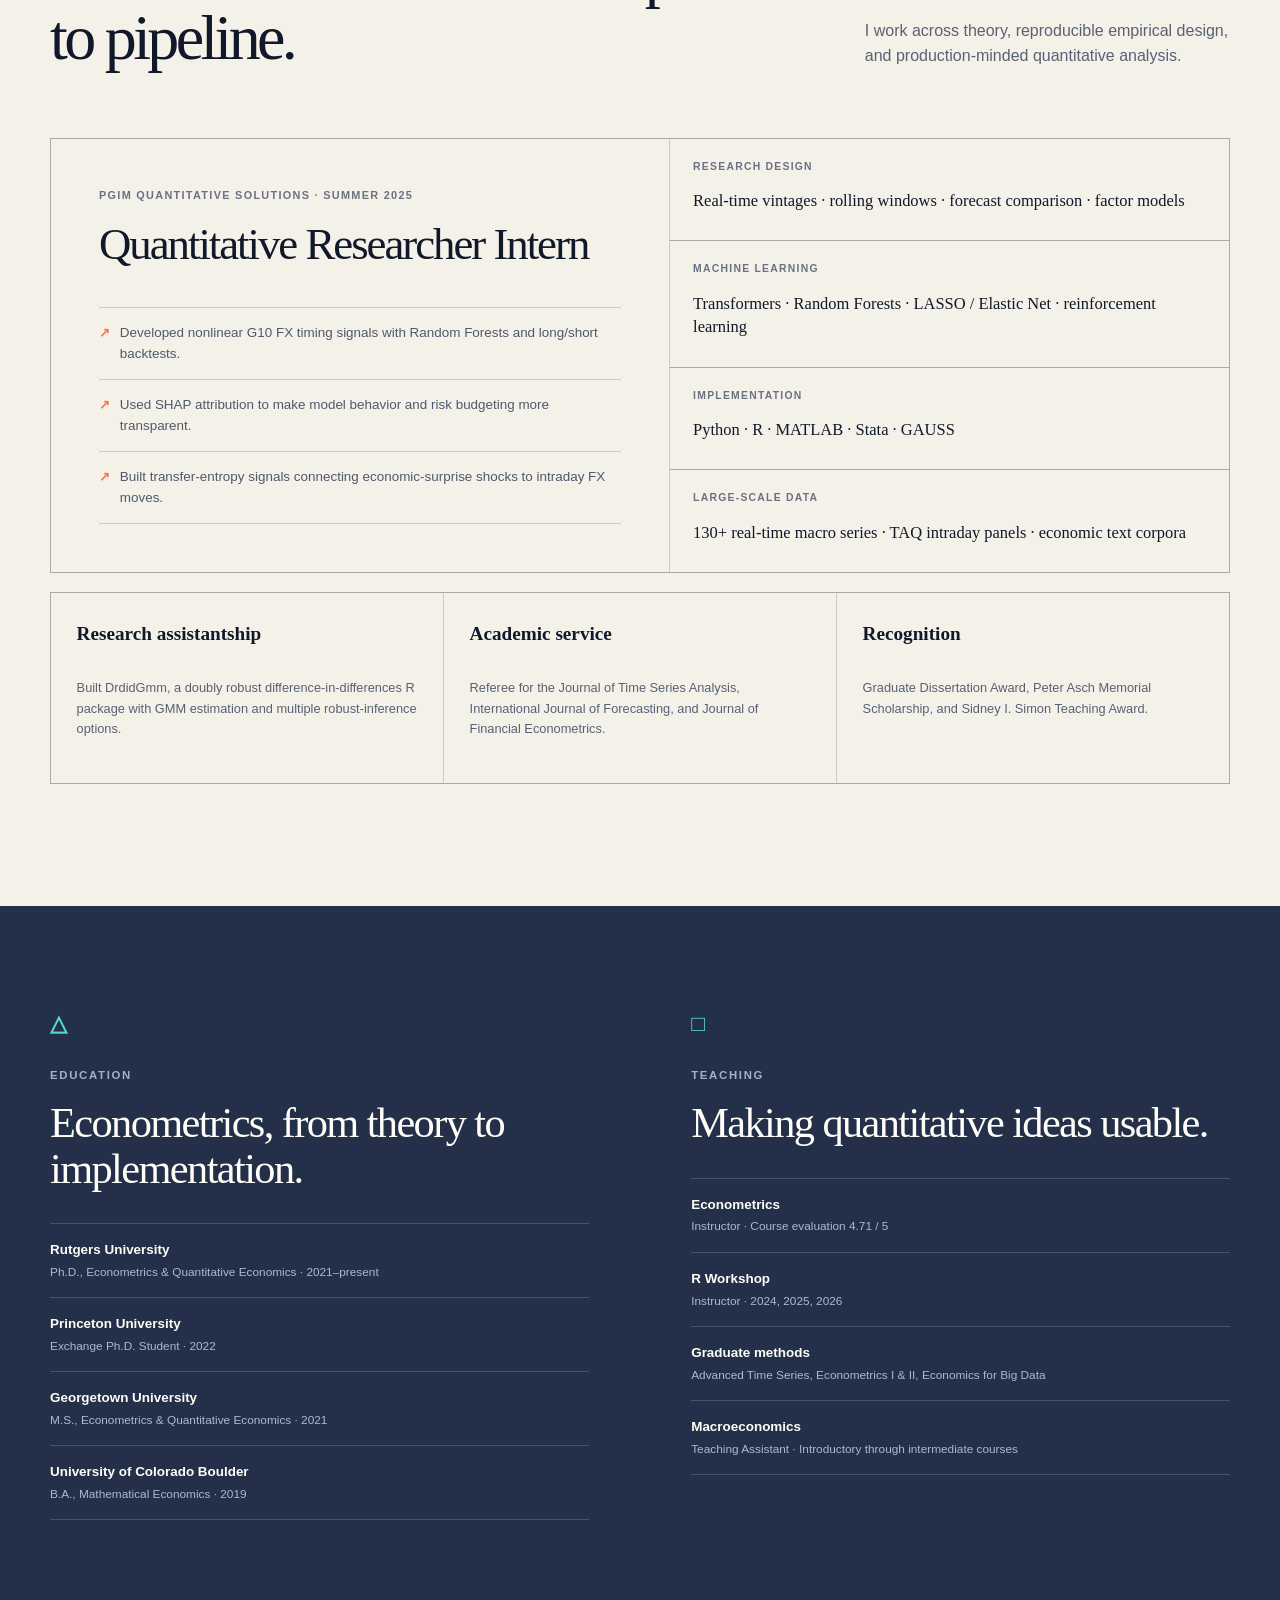
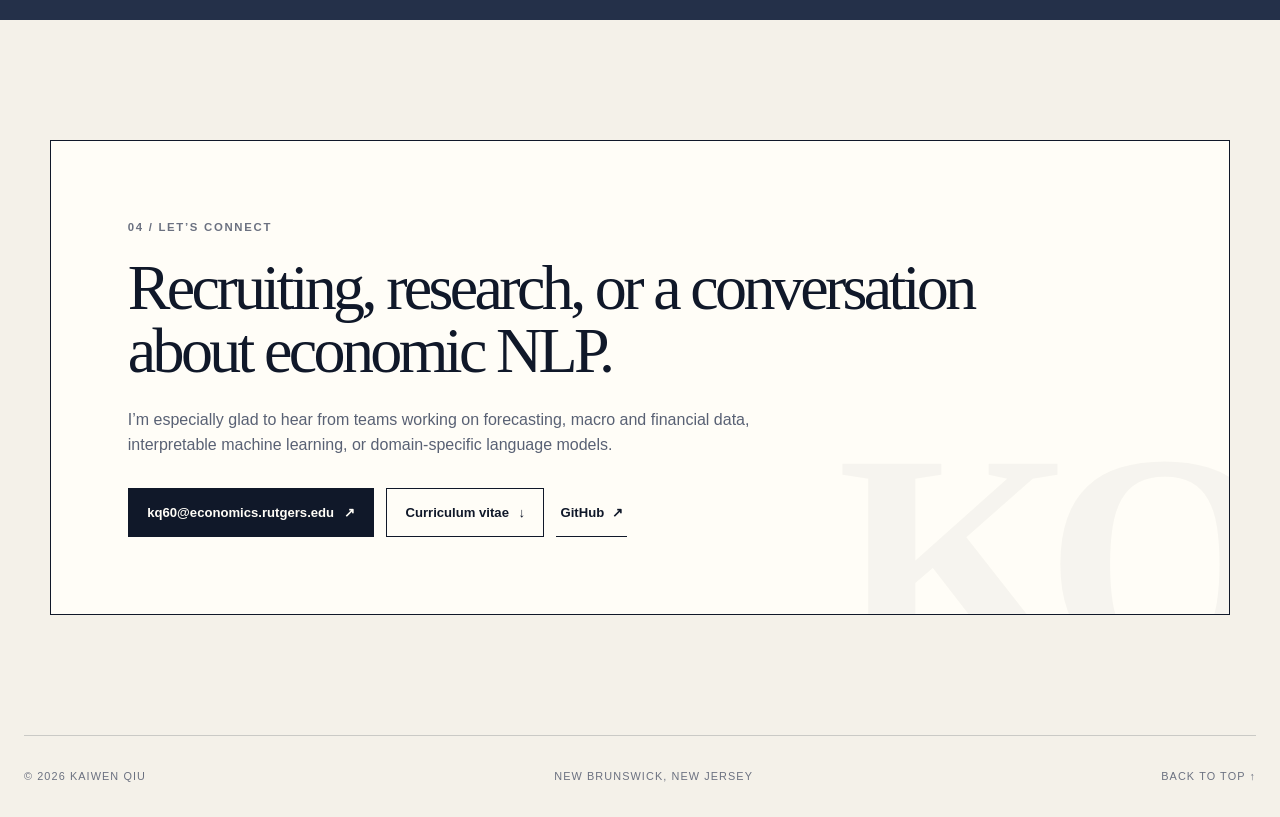
==== commit 9b8b45ce: "Strengthen research portfolio for the 2026 job market" ====
--- a/index.html
+++ b/index.html
@@ -3,159 +3,620 @@
   <head>
     <meta charset="UTF-8" />
     <meta name="viewport" content="width=device-width, initial-scale=1" />
-    <meta name="description" content="Kaiwen Qiu — research in real-time forecasting, economic narratives, machine learning, and systematic macro." />
+    <meta
+      name="description"
+      content="Kaiwen Qiu is a Rutgers Economics Ph.D. candidate and quantitative researcher working on real-time forecasting, LLM sentiment, and macroeconometrics."
+    />
     <meta name="theme-color" content="#101829" />
+    <meta property="og:type" content="website" />
+    <meta property="og:url" content="https://q136844908.github.io/" />
+    <meta
+      property="og:title"
+      content="Kaiwen Qiu — Econometrics, Forecasting &amp; LLM Sentiment"
+    />
+    <meta
+      property="og:description"
+      content="Research at the intersection of real-time econometrics, machine learning, economic narratives, and systematic macro."
+    />
+    <meta
+      property="og:image"
+      content="https://q136844908.github.io/assets/og-preview.jpg"
+    />
+    <meta name="twitter:card" content="summary_large_image" />
+    <meta
+      name="twitter:title"
+      content="Kaiwen Qiu — Econometrics, Forecasting &amp; LLM Sentiment"
+    />
+    <meta
+      name="twitter:description"
+      content="Real-time forecasting research built from economic data and language."
+    />
+    <meta
+      name="twitter:image"
+      content="https://q136844908.github.io/assets/og-preview.jpg"
+    />
+    <link rel="canonical" href="https://q136844908.github.io/" />
     <title>Kaiwen Qiu — Econometrician &amp; Quantitative Researcher</title>
     <link rel="icon" href="assets/favicon.svg" />
     <link rel="stylesheet" href="styles.css" />
+    <script type="application/ld+json">
+      {
+        "@context": "https://schema.org",
+        "@type": "Person",
+        "name": "Kaiwen Qiu",
+        "url": "https://q136844908.github.io/",
+        "email": "mailto:kq60@economics.rutgers.edu",
+        "jobTitle": "Economics Ph.D. Candidate and Quantitative Researcher",
+        "affiliation": {
+          "@type": "CollegeOrUniversity",
+          "name": "Rutgers University"
+        },
+        "alumniOf": [
+          { "@type": "CollegeOrUniversity", "name": "Georgetown University" },
+          {
+            "@type": "CollegeOrUniversity",
+            "name": "University of Colorado Boulder"
+          }
+        ],
+        "knowsAbout": [
+          "Applied econometrics",
+          "Real-time forecasting",
+          "Machine learning",
+          "LLM-based sentiment analysis",
+          "Macroeconometrics",
+          "Time series"
+        ],
+        "sameAs": ["https://github.com/q136844908"]
+      }
+    </script>
     <script src="config.js"></script>
     <script src="app.js" defer></script>
   </head>
   <body>
+    <a class="skip-link" href="#main-content">Skip to content</a>
+
     <header class="site-header">
-      <a class="wordmark" href="#top" aria-label="Kaiwen Qiu home">KQ<span>•</span></a>
+      <a class="wordmark" href="#top" aria-label="Kaiwen Qiu home"
+        >KQ<span>•</span></a
+      >
       <nav aria-label="Primary navigation">
         <a href="#research">Research</a>
-        <a href="#projects">Projects</a>
+        <a href="#econbert-research">EconBERT</a>
+        <a href="#experience">Experience</a>
         <a href="#teaching">Teaching</a>
         <a href="#contact">Contact</a>
       </nav>
-      <a class="nav-cv" href="assets/Kaiwen_Qiu_CV.pdf" target="_blank" rel="noreferrer">CV ↗</a>
+      <a
+        class="nav-cv"
+        href="assets/Kaiwen_Qiu_CV.pdf"
+        target="_blank"
+        rel="noreferrer"
+        >CV <span aria-hidden="true">↗</span></a
+      >
     </header>
 
-    <main>
+    <main id="main-content">
       <section class="hero section-shell" id="top">
         <div class="hero-copy">
-          <p class="kicker"><span></span> Rutgers University · Economics Ph.D. Candidate</p>
-          <h1>Kaiwen Qiu</h1>
-          <p class="hero-role">Econometrician &amp;<br />Quantitative Researcher</p>
-          <p class="hero-summary">I build forecasting systems that combine econometrics, machine learning, and economic narratives—then test them in genuinely real-time settings.</p>
+          <p class="availability">
+            <span></span> 2026 Job Market · Rutgers Economics
+          </p>
+          <h1>Kaiwen<br />Qiu</h1>
+          <p class="hero-role">
+            Econometrician building real-time forecasts from economic data
+            <em>and language.</em>
+          </p>
+          <p class="hero-summary">
+            I study when high-dimensional data and LLM-derived narratives
+            improve macroeconomic and financial forecasts—and evaluate them
+            under the information constraints forecasters actually face.
+          </p>
           <div class="hero-actions">
-            <a class="button-primary" href="#econbert">Try EconBERT ↓</a>
-            <a class="button-secondary" href="assets/Kaiwen_Qiu_CV.pdf" target="_blank" rel="noreferrer">Download CV ↓</a>
-          </div>
-          <div class="field-row" aria-label="Research fields">
-            <span>Forecasting</span><span>Machine Learning</span><span>LLM Sentiment</span>
-          </div>
+            <a
+              class="button-primary"
+              href="assets/Kaiwen_Qiu_CV.pdf"
+              target="_blank"
+              rel="noreferrer"
+              >Download CV <span aria-hidden="true">↓</span></a
+            >
+            <a class="button-secondary" href="mailto:kq60@economics.rutgers.edu"
+              >Start a conversation <span aria-hidden="true">↗</span></a
+            >
+          </div>
+          <p class="role-note">
+            Interested in academic, economic research, quantitative research,
+            and applied data science roles.
+          </p>
         </div>
 
         <div class="hero-demo" id="econbert">
           <div class="demo-card">
-            <div class="demo-topline"><div><span class="live-dot"></span> ECONBERT LAB</div><span>v1 · 3 classes</span></div>
-            <h2>Economic tone analyzer</h2>
-            <p class="demo-intro">Paste a passage or start with a research example.</p>
-            <div class="example-tabs" aria-label="Example passages">
-              <button type="button" data-example="growth" class="active">Growth</button>
+            <div class="demo-topline">
+              <div>
+                <span class="live-dot"></span> INTERACTIVE RESEARCH PROTOTYPE
+              </div>
+              <span>3 classes</span>
+            </div>
+            <h2>What does this text imply for the economy?</h2>
+            <p class="demo-intro">
+              EconBERT classifies macroeconomic direction rather than surface
+              emotion. Try a validated example below.
+            </p>
+            <div class="example-tabs" aria-label="Example economic passages">
+              <button type="button" data-example="growth" class="active">
+                Growth
+              </button>
               <button type="button" data-example="mixed">Mixed</button>
               <button type="button" data-example="downturn">Downturn</button>
             </div>
             <label class="sr-only" for="economic-text">Economic text</label>
-            <textarea id="economic-text" rows="5" placeholder="Paste economic text…"></textarea>
-            <button class="analyze-button" id="analyze-button" type="button">↗ Analyze text</button>
+            <textarea
+              id="economic-text"
+              rows="5"
+              placeholder="Paste economic text…"
+            ></textarea>
+            <button class="analyze-button" id="analyze-button" type="button">
+              Analyze passage <span aria-hidden="true">↗</span>
+            </button>
 
             <div class="demo-notice" id="demo-notice" role="status" hidden>
               <strong>Custom inference is not public yet.</strong>
-              The interface is live with precomputed examples; the private model endpoint is the remaining connection.
+              The three examples use precomputed model outputs. A public model
+              endpoint is the remaining connection for new text.
             </div>
 
             <div class="result-panel" id="result-panel" aria-live="polite">
               <div class="score-head">
-                <div><span>Economic tone</span><strong id="score">+0.62</strong></div>
-                <span class="classification positive" id="classification">● Positive</span>
-              </div>
-              <div class="tone-track" aria-label="Economic tone score"><i id="score-marker"></i></div>
-              <div class="tone-labels"><span>−1 Negative</span><span>0</span><span>+1 Positive</span></div>
+                <div>
+                  <span>Economic tone</span><strong id="score">+0.62</strong>
+                </div>
+                <span class="classification positive" id="classification"
+                  >● Positive</span
+                >
+              </div>
+              <div class="tone-track" aria-label="Economic tone score">
+                <i id="score-marker"></i>
+              </div>
+              <div class="tone-labels">
+                <span>−1 Negative</span><span>0</span><span>+1 Positive</span>
+              </div>
               <div class="probabilities">
-                <div><span>Negative</span><b id="negative-value">12%</b><i><em id="negative-bar"></em></i></div>
-                <div><span>Neutral</span><b id="neutral-value">14%</b><i><em id="neutral-bar"></em></i></div>
-                <div><span>Positive</span><b id="positive-value">74%</b><i><em id="positive-bar"></em></i></div>
-              </div>
-            </div>
-            <p class="demo-footnote">Example results illustrate the validated interface. Score = P(positive) − P(negative).</p>
-          </div>
+                <div>
+                  <span>Negative</span><b id="negative-value">12%</b
+                  ><i><em id="negative-bar"></em></i>
+                </div>
+                <div>
+                  <span>Neutral</span><b id="neutral-value">14%</b
+                  ><i><em id="neutral-bar"></em></i>
+                </div>
+                <div>
+                  <span>Positive</span><b id="positive-value">74%</b
+                  ><i><em id="positive-bar"></em></i>
+                </div>
+              </div>
+            </div>
+            <p class="demo-footnote">
+              Illustrative interface using precomputed research examples. Score
+              = P(positive) − P(negative).
+            </p>
+          </div>
+          <a class="demo-link" href="#econbert-research"
+            >How the research works <span aria-hidden="true">↓</span></a
+          >
         </div>
       </section>
 
-      <div class="marquee" aria-label="Research themes">
-        <div><span>REAL-TIME FORECASTING</span><i>◆</i><span>ECONOMIC NARRATIVES</span><i>◆</i><span>HIGH-DIMENSIONAL METHODS</span><i>◆</i><span>SYSTEMATIC MACRO</span><i>◆</i></div>
-      </div>
+      <section class="proof-bar" aria-label="Professional highlights">
+        <div class="section-shell proof-grid">
+          <div>
+            <strong>Job Market Paper</strong
+            ><span>Real-time narrative indices</span>
+          </div>
+          <div><strong>R&amp;R</strong><span>Quantitative Economics</span></div>
+          <div>
+            <strong>PGIM · 2025</strong><span>Quantitative research</span>
+          </div>
+          <div>
+            <strong>4.71 / 5</strong><span>Econometrics instructor rating</span>
+          </div>
+        </div>
+      </section>
 
       <section class="section-shell section-block" id="research">
         <div class="section-heading">
           <p class="section-index">01 / Selected research</p>
-          <h2>Questions first.<br />Methods in service.</h2>
-          <p>My research asks how large data panels and unstructured text can improve forecasts without sacrificing real-time discipline or economic interpretation.</p>
-        </div>
+          <h2>Forecasts should survive contact with real time.</h2>
+          <p>
+            My work connects econometric theory, machine learning, and
+            text-as-data with a consistent question: what information would
+            truly have been available when a forecast was made?
+          </p>
+        </div>
+
         <div class="research-list">
-          <article class="research-card coral">
+          <article class="research-card featured coral">
             <div class="paper-number">01</div>
-            <div class="paper-body"><p>Job Market Paper · 2026</p><h3>New Evidence on Real-Time Sentiment Indices</h3><div class="tags"><span>EconBERT</span><span>Real-time data</span><span>SPF</span></div></div>
-            <p class="paper-description">Builds three transformer-based narrative measures—including EconBERT—and tests their value in real-time econometric forecasts and Survey of Professional Forecasters efficiency regressions.</p>
-          </article>
+            <div class="paper-body">
+              <p>Job Market Paper · 2026</p>
+              <h3>
+                New Evidence of the Usefulness of Real-Time Sentiment Indices in
+                Econometric and Judgement-Based Forecasting Models
+              </h3>
+              <p class="paper-authors">
+                with A. Kabiri, John Landon-Lane, and Norman R. Swanson
+              </p>
+              <div class="tags">
+                <span>EconBERT</span><span>Real-time data</span><span>SPF</span
+                ><span>Macroeconomic forecasting</span>
+              </div>
+            </div>
+            <div class="paper-summary">
+              <p>
+                Constructs three transformer-based narrative measures from U.S.
+                economic and policy documents, then tests their marginal
+                predictive content in real-time models and Survey of
+                Professional Forecasters efficiency regressions.
+              </p>
+              <div class="paper-result">
+                <strong>31 / 33</strong
+                ><span
+                  >best-performing alternative specifications included at least
+                  one sentiment index.</span
+                >
+              </div>
+              <details>
+                <summary>Research contribution <span>+</span></summary>
+                <p>
+                  Narrative indices improve the econometric forecast set across
+                  target-variable and horizon combinations. SPF forecasts
+                  incorporate the new narrative measures, while widely used
+                  consumer-sentiment surveys still contain unexploited
+                  information.
+                </p>
+              </details>
+            </div>
+          </article>
+
           <article class="research-card aqua">
             <div class="paper-number">02</div>
-            <div class="paper-body"><p>Quantitative Economics · R&amp;R</p><h3>Consistent Factor Estimation in FAVAR Models</h3><div class="tags"><span>Factor models</span><span>Variable selection</span><span>Forecasting</span></div></div>
-            <p class="paper-description">Shows how pre-screening irrelevant predictors can restore consistent factor estimation and improve forecasting when the conventional factor-pervasiveness condition fails.</p>
-          </article>
+            <div class="paper-body">
+              <p>Quantitative Economics · Revise &amp; Resubmit</p>
+              <h3>
+                Consistent Factor Estimation and Forecasting in Factor-Augmented
+                VAR Models
+              </h3>
+              <p class="paper-authors">
+                with John Chao, Yu Liu, and Norman R. Swanson
+              </p>
+              <div class="tags">
+                <span>Factor models</span><span>Variable selection</span
+                ><span>Forecasting</span>
+              </div>
+            </div>
+            <div class="paper-summary">
+              <p>
+                Establishes when pre-screening irrelevant predictors restores
+                consistent factor estimation—and consistent conditional-mean
+                estimation—even when standard factor pervasiveness fails.
+              </p>
+              <details>
+                <summary>Research contribution <span>+</span></summary>
+                <p>
+                  The result gives data-rich forecasters a principled reason to
+                  screen predictors before extracting factors, expanding the
+                  settings in which FAVAR forecasts remain consistently
+                  estimable.
+                </p>
+              </details>
+            </div>
+          </article>
+
           <article class="research-card violet">
             <div class="paper-number">03</div>
-            <div class="paper-body"><p>Working Paper · 2026</p><h3>Forecasting the U.S. Yield Curve in Real Time</h3><div class="tags"><span>Yield curve</span><span>LLMs</span><span>Monetary policy</span></div></div>
-            <p class="paper-description">A unified horse race among macro diffusion indices, LLM narrative measures, and policy-rule information inside dynamic Nelson–Siegel models.</p>
+            <div class="paper-body">
+              <p>Working Paper · 2026</p>
+              <h3>Diffusion Indices, Policy Rules, and LLM Narratives</h3>
+              <p class="paper-authors">
+                Forecasting the U.S. Yield Curve in Real Time
+              </p>
+              <div class="tags">
+                <span>Yield curve</span><span>LLM narratives</span
+                ><span>Monetary policy</span><span>RDNS</span>
+              </div>
+            </div>
+            <div class="paper-summary">
+              <p>
+                Runs a unified real-time horse race across macro diffusion
+                indices, LLM narrative measures, and monetary-policy-rule
+                information in dynamic Nelson–Siegel models.
+              </p>
+              <details>
+                <summary>Research contribution <span>+</span></summary>
+                <p>
+                  Variable-selection-based diffusion indices outperform
+                  conventional targeted-PCA alternatives; LLM indices add
+                  predictive information; and policy-rule components yield the
+                  largest improvements at the short end of the curve.
+                </p>
+              </details>
+            </div>
           </article>
         </div>
       </section>
 
-      <section class="econbert-story" aria-labelledby="econbert-title">
+      <section
+        class="econbert-story"
+        id="econbert-research"
+        aria-labelledby="econbert-title"
+      >
         <div class="section-shell">
           <div class="story-heading">
-            <div><p class="section-index light">02 / Flagship model</p><h2 id="econbert-title">EconBERT reads economic direction—not emotion.</h2></div>
-            <p>The model interprets what a passage implies for macroeconomic conditions. Falling inflation pressure, for example, can be positive even when the language itself sounds cautious.</p>
-          </div>
+            <div>
+              <p class="section-index light">02 / EconBERT research</p>
+              <h2 id="econbert-title">
+                Economic direction,<br />not generic emotion.
+              </h2>
+            </div>
+            <p>
+              General sentiment models often confuse cautious wording with bad
+              economic news. EconBERT instead asks what a passage implies for
+              macroeconomic conditions—so easing inflation pressure can be
+              positive even when the prose sounds restrained.
+            </p>
+          </div>
+
           <div class="method-grid">
-            <article><span>01</span><h3>Official economic text</h3><p>Federal Reserve, BLS, and Census narratives form the domain corpus.</p></article>
-            <article><span>02</span><h3>LLM-assisted labels</h3><p>Pre-2013 passages receive positive, neutral, or negative macro-tone labels.</p></article>
-            <article><span>03</span><h3>Distilled classifier</h3><p>A compact DistilBERT student learns the task and remains frozen out of sample.</p></article>
-            <article><span>04</span><h3>Real-time index</h3><p>Chunk scores are aggregated into source-balanced monthly narrative measures.</p></article>
-          </div>
+            <article>
+              <span>01</span>
+              <h3>Domain corpus</h3>
+              <p>
+                Federal Reserve, BLS, and Census narratives anchor the model in
+                official economic language.
+              </p>
+            </article>
+            <article>
+              <span>02</span>
+              <h3>LLM-assisted labels</h3>
+              <p>
+                Pre-2013 passages receive positive, neutral, or negative
+                macro-direction labels.
+              </p>
+            </article>
+            <article>
+              <span>03</span>
+              <h3>Distilled classifier</h3>
+              <p>
+                A compact DistilBERT student learns the task, then remains
+                frozen out of sample.
+              </p>
+            </article>
+            <article>
+              <span>04</span>
+              <h3>Real-time index</h3>
+              <p>
+                Passage scores become source-balanced monthly measures suitable
+                for forecast evaluation.
+              </p>
+            </article>
+          </div>
+
           <div class="metric-strip">
             <div><strong>87.3%</strong><span>Validation accuracy</span></div>
             <div><strong>0.852</strong><span>Macro F1</span></div>
             <div><strong>1,831</strong><span>Validation excerpts</span></div>
             <div><strong>224 / 32</strong><span>Tokens / overlap</span></div>
           </div>
+
           <figure class="research-figure">
-            <img src="assets/econbert-sentiment-series.png" alt="Historical EconBERT and FinBERT monthly sentiment series, alternative weighting schemes, and topic-conditioned tone measures" />
-            <figcaption>Narrative indices react sharply around recessions while preserving meaningful differences across models, weighting schemes, and economic topics.</figcaption>
+            <img
+              src="assets/econbert-sentiment-series.png"
+              alt="Historical EconBERT and FinBERT monthly sentiment series, alternative weighting schemes, and topic-conditioned tone measures"
+              loading="lazy"
+            />
+            <figcaption>
+              <strong>From passages to economic signals.</strong> Narrative
+              indices respond sharply around recessions while preserving
+              meaningful differences across models, source weighting, and
+              economic topics.
+            </figcaption>
           </figure>
+
+          <div class="researcher-note">
+            <p>Research interests</p>
+            <div>
+              <span>Domain-specific language models</span
+              ><span>Text-as-data measurement</span
+              ><span>Real-time forecast evaluation</span
+              ><span>Human and model expectations</span>
+            </div>
+          </div>
         </div>
       </section>
 
-      <section class="section-shell section-block" id="projects">
+      <section class="section-shell section-block" id="experience">
         <div class="section-heading horizontal">
-          <div><p class="section-index">03 / Selected projects</p><h2>Research beyond<br />the paper.</h2></div>
-          <p>Applied work spanning systematic macro, interpretable machine learning, and market microstructure.</p>
-        </div>
-        <div class="project-grid">
-          <article><b>↗</b><p>PGIM Quantitative Solutions</p><h3>G10 FX timing</h3><span>Developed nonlinear FX timing signals with Random Forests and transparent feature attribution for long/short portfolios.</span></article>
-          <article><b>◇</b><p>Systematic macro research</p><h3>Information-flow signals</h3><span>Used transfer entropy to trace directional information from economic-surprise shocks into foreign-exchange returns.</span></article>
-          <article><b>▥</b><p>Large-scale empirical pipeline</p><h3>High-frequency volatility</h3><span>Built intraday panels for hundreds of S&amp;P 500 constituents and combined factor extraction with shrinkage-based screening.</span></article>
+          <div>
+            <p class="section-index">03 / Experience &amp; methods</p>
+            <h2>Research that moves from proof to pipeline.</h2>
+          </div>
+          <p>
+            I work across theory, reproducible empirical design, and
+            production-minded quantitative analysis.
+          </p>
+        </div>
+
+        <div class="experience-grid">
+          <article class="experience-feature">
+            <p class="eyebrow">PGIM Quantitative Solutions · Summer 2025</p>
+            <h3>Quantitative Researcher Intern</h3>
+            <ul>
+              <li>
+                Developed nonlinear G10 FX timing signals with Random Forests
+                and long/short backtests.
+              </li>
+              <li>
+                Used SHAP attribution to make model behavior and risk budgeting
+                more transparent.
+              </li>
+              <li>
+                Built transfer-entropy signals connecting economic-surprise
+                shocks to intraday FX moves.
+              </li>
+            </ul>
+          </article>
+
+          <div class="capability-stack">
+            <article>
+              <span>Research design</span
+              ><strong
+                >Real-time vintages · rolling windows · forecast comparison ·
+                factor models</strong
+              >
+            </article>
+            <article>
+              <span>Machine learning</span
+              ><strong
+                >Transformers · Random Forests · LASSO / Elastic Net ·
+                reinforcement learning</strong
+              >
+            </article>
+            <article>
+              <span>Implementation</span
+              ><strong>Python · R · MATLAB · Stata · GAUSS</strong>
+            </article>
+            <article>
+              <span>Large-scale data</span
+              ><strong
+                >130+ real-time macro series · TAQ intraday panels · economic
+                text corpora</strong
+              >
+            </article>
+          </div>
+        </div>
+
+        <div class="signal-grid">
+          <article>
+            <b>Research assistantship</b>
+            <p>
+              Built DrdidGmm, a doubly robust difference-in-differences R
+              package with GMM estimation and multiple robust-inference options.
+            </p>
+          </article>
+          <article>
+            <b>Academic service</b>
+            <p>
+              Referee for the Journal of Time Series Analysis, International
+              Journal of Forecasting, and Journal of Financial Econometrics.
+            </p>
+          </article>
+          <article>
+            <b>Recognition</b>
+            <p>
+              Graduate Dissertation Award, Peter Asch Memorial Scholarship, and
+              Sidney I. Simon Teaching Award.
+            </p>
+          </article>
         </div>
       </section>
 
       <section class="credentials" id="teaching">
         <div class="section-shell credential-grid">
-          <article><b class="credential-icon">△</b><p class="section-index light">Education</p><h2>Econometrics, from theory to implementation.</h2><ul><li><strong>Rutgers University</strong><span>Ph.D., Econometrics &amp; Quantitative Economics · 2021–present</span></li><li><strong>Princeton University</strong><span>Exchange Ph.D. Student · 2022</span></li><li><strong>Georgetown University</strong><span>M.S., Econometrics &amp; Quantitative Economics · 2021</span></li></ul></article>
-          <article><b class="credential-icon">□</b><p class="section-index light">Teaching</p><h2>Making quantitative ideas usable.</h2><ul><li><strong>Econometrics</strong><span>Instructor · Course evaluation 4.71 / 5</span></li><li><strong>R Workshop</strong><span>Instructor · 2024, 2025, 2026</span></li><li><strong>Graduate methods</strong><span>Advanced Time Series, Econometrics I &amp; II, Economics for Big Data</span></li></ul></article>
+          <article>
+            <b class="credential-icon">△</b>
+            <p class="section-index light">Education</p>
+            <h2>Econometrics, from theory to implementation.</h2>
+            <ul>
+              <li>
+                <strong>Rutgers University</strong
+                ><span
+                  >Ph.D., Econometrics &amp; Quantitative Economics ·
+                  2021–present</span
+                >
+              </li>
+              <li>
+                <strong>Princeton University</strong
+                ><span>Exchange Ph.D. Student · 2022</span>
+              </li>
+              <li>
+                <strong>Georgetown University</strong
+                ><span
+                  >M.S., Econometrics &amp; Quantitative Economics · 2021</span
+                >
+              </li>
+              <li>
+                <strong>University of Colorado Boulder</strong
+                ><span>B.A., Mathematical Economics · 2019</span>
+              </li>
+            </ul>
+          </article>
+          <article>
+            <b class="credential-icon">□</b>
+            <p class="section-index light">Teaching</p>
+            <h2>Making quantitative ideas usable.</h2>
+            <ul>
+              <li>
+                <strong>Econometrics</strong
+                ><span>Instructor · Course evaluation 4.71 / 5</span>
+              </li>
+              <li>
+                <strong>R Workshop</strong
+                ><span>Instructor · 2024, 2025, 2026</span>
+              </li>
+              <li>
+                <strong>Graduate methods</strong
+                ><span
+                  >Advanced Time Series, Econometrics I &amp; II, Economics for
+                  Big Data</span
+                >
+              </li>
+              <li>
+                <strong>Macroeconomics</strong
+                ><span
+                  >Teaching Assistant · Introductory through intermediate
+                  courses</span
+                >
+              </li>
+            </ul>
+          </article>
         </div>
       </section>
 
       <section class="section-shell contact" id="contact">
-        <p class="section-index">04 / Contact</p>
-        <h2>Let’s talk about forecasting,<br />markets, or economic NLP.</h2>
-        <div class="contact-actions"><a href="mailto:kq60@economics.rutgers.edu">✉ kq60@economics.rutgers.edu</a><a href="assets/Kaiwen_Qiu_CV.pdf" target="_blank" rel="noreferrer">↓ Curriculum vitae</a></div>
+        <div class="contact-card">
+          <p class="section-index">04 / Let’s connect</p>
+          <h2>Recruiting, research, or a conversation about economic NLP.</h2>
+          <p>
+            I’m especially glad to hear from teams working on forecasting, macro
+            and financial data, interpretable machine learning, or
+            domain-specific language models.
+          </p>
+          <div class="contact-actions">
+            <a class="button-primary" href="mailto:kq60@economics.rutgers.edu"
+              >kq60@economics.rutgers.edu <span aria-hidden="true">↗</span></a
+            >
+            <a
+              class="button-secondary"
+              href="assets/Kaiwen_Qiu_CV.pdf"
+              target="_blank"
+              rel="noreferrer"
+              >Curriculum vitae <span aria-hidden="true">↓</span></a
+            >
+            <a
+              class="text-link"
+              href="https://github.com/q136844908"
+              target="_blank"
+              rel="noreferrer"
+              >GitHub <span aria-hidden="true">↗</span></a
+            >
+          </div>
+        </div>
       </section>
     </main>
 
-    <footer><span>Kaiwen Qiu</span><span>New Brunswick, New Jersey</span><span>Economics · Data · Markets</span></footer>
+    <footer>
+      <span>© <span id="current-year">2026</span> Kaiwen Qiu</span>
+      <span>New Brunswick, New Jersey</span>
+      <a href="#top">Back to top ↑</a>
+    </footer>
   </body>
 </html>
--- a/styles.css
+++ b/styles.css
@@ -7,233 +7,1378 @@
   --coral: #ff7058;
   --aqua: #55d9c6;
   --violet: #ac9cff;
+  --muted: #596174;
   --line: rgba(16, 24, 41, 0.18);
-  --radius: 0.45rem;
-}
-
-* { box-sizing: border-box; }
-html { scroll-behavior: smooth; }
+  --dark-line: #39455e;
+  --radius: 0.55rem;
+  --serif: Georgia, "Times New Roman", serif;
+  --sans: "Avenir Next", Avenir, "Segoe UI", Helvetica, Arial, sans-serif;
+}
+
+* {
+  box-sizing: border-box;
+}
+
+html {
+  scroll-behavior: smooth;
+  scroll-padding-top: 96px;
+}
+
 body {
   margin: 0;
+  overflow-x: hidden;
   background: var(--paper);
   color: var(--ink);
-  font-family: "Avenir Next", Avenir, "Segoe UI", sans-serif;
+  font-family: var(--sans);
   font-size: 16px;
   line-height: 1.6;
-}
-a { color: inherit; text-decoration: none; }
-button, textarea { font: inherit; }
-button { color: inherit; }
-::selection { background: var(--aqua); color: var(--ink); }
+  text-rendering: optimizeLegibility;
+}
+
+a {
+  color: inherit;
+  text-decoration: none;
+}
+button,
+textarea {
+  font: inherit;
+}
+button {
+  color: inherit;
+}
+img {
+  max-width: 100%;
+}
+::selection {
+  background: var(--aqua);
+  color: var(--ink);
+}
+
+:focus-visible {
+  outline: 3px solid var(--coral);
+  outline-offset: 4px;
+}
+
+.skip-link {
+  position: fixed;
+  z-index: 100;
+  top: 12px;
+  left: 12px;
+  padding: 0.6rem 0.8rem;
+  background: var(--ink);
+  color: var(--white);
+  transform: translateY(-150%);
+  transition: transform 0.2s ease;
+}
+
+.skip-link:focus {
+  transform: translateY(0);
+}
 
 .sr-only {
-  position: absolute; width: 1px; height: 1px; padding: 0; margin: -1px;
-  overflow: hidden; clip: rect(0,0,0,0); white-space: nowrap; border: 0;
-}
-.section-shell { width: min(1180px, calc(100% - 48px)); margin-inline: auto; }
+  position: absolute;
+  width: 1px;
+  height: 1px;
+  padding: 0;
+  margin: -1px;
+  overflow: hidden;
+  clip: rect(0, 0, 0, 0);
+  white-space: nowrap;
+  border: 0;
+}
+
+.section-shell {
+  width: min(1180px, calc(100% - 48px));
+  margin-inline: auto;
+}
+
 .site-header {
-  width: min(1280px, calc(100% - 48px)); margin: 0 auto; height: 84px;
-  display: grid; grid-template-columns: 1fr auto 1fr; align-items: center;
-  border-bottom: 1px solid var(--line); position: relative; z-index: 10;
-}
-.wordmark { font-family: Georgia, serif; font-size: 1.45rem; font-weight: 700; letter-spacing: -0.04em; }
-.wordmark span { color: var(--coral); }
-.site-header nav { display: flex; gap: 2rem; font-size: 0.86rem; font-weight: 650; letter-spacing: 0.03em; }
-.site-header nav a, .nav-cv { transition: opacity .2s ease; }
-.site-header nav a:hover, .nav-cv:hover { opacity: .58; }
-.nav-cv { justify-self: end; display: inline-flex; align-items: center; gap: .3rem; font-weight: 700; font-size: .88rem; }
+  position: sticky;
+  z-index: 20;
+  top: 0;
+  width: 100%;
+  min-height: 76px;
+  padding-inline: max(24px, calc((100% - 1280px) / 2));
+  display: grid;
+  grid-template-columns: 1fr auto 1fr;
+  align-items: center;
+  background: rgba(244, 241, 233, 0.93);
+  border-bottom: 1px solid var(--line);
+  backdrop-filter: blur(14px);
+}
+
+.wordmark {
+  width: max-content;
+  font-family: var(--serif);
+  font-size: 1.45rem;
+  font-weight: 700;
+  letter-spacing: -0.04em;
+}
+
+.wordmark span {
+  color: var(--coral);
+}
+
+.site-header nav {
+  display: flex;
+  gap: clamp(1.1rem, 2.4vw, 2rem);
+  font-size: 0.78rem;
+  font-weight: 750;
+  letter-spacing: 0.04em;
+}
+
+.site-header nav a,
+.nav-cv,
+footer a {
+  transition: opacity 0.2s ease;
+}
+
+.site-header nav a:hover,
+.nav-cv:hover,
+footer a:hover {
+  opacity: 0.56;
+}
+
+.nav-cv {
+  justify-self: end;
+  display: inline-flex;
+  align-items: center;
+  gap: 0.35rem;
+  font-size: 0.82rem;
+  font-weight: 800;
+}
 
 .hero {
-  min-height: 720px; padding: 76px 0 88px; display: grid; grid-template-columns: .9fr 1.1fr;
-  gap: 5.2rem; align-items: center; position: relative;
-}
+  position: relative;
+  min-height: calc(100vh - 76px);
+  padding: clamp(64px, 8vw, 112px) 0 94px;
+  display: grid;
+  grid-template-columns: minmax(0, 0.92fr) minmax(460px, 1.08fr);
+  gap: clamp(3.5rem, 7vw, 6.7rem);
+  align-items: center;
+}
+
+.hero::before,
+.hero::after {
+  content: "";
+  position: absolute;
+  pointer-events: none;
+}
+
 .hero::before {
-  content: ""; position: absolute; width: 420px; height: 420px; border-radius: 50%;
-  border: 1px solid rgba(16,24,41,.08); left: -230px; top: 80px; pointer-events: none;
-}
-.kicker, .section-index { font-size: .74rem; text-transform: uppercase; letter-spacing: .16em; font-weight: 750; }
-.kicker { display: flex; align-items: center; gap: .65rem; }
-.kicker span { width: 8px; height: 8px; border-radius: 50%; background: var(--coral); }
-.hero h1 { font-family: Georgia, "Times New Roman", serif; font-size: clamp(4.8rem, 9vw, 8.4rem); line-height: .82; letter-spacing: -.075em; margin: 1.9rem 0 1.25rem; font-weight: 500; }
-.hero-role { font-size: clamp(1.8rem, 3vw, 2.7rem); line-height: 1.05; font-weight: 650; letter-spacing: -.045em; margin: 0; }
-.hero-summary { max-width: 580px; margin: 1.8rem 0 0; color: #485168; font-size: 1.04rem; }
-.hero-actions { display: flex; flex-wrap: wrap; gap: .75rem; margin-top: 2rem; }
-.button-primary, .button-secondary {
-  min-height: 49px; padding: .75rem 1.2rem; display: inline-flex; align-items: center; gap: .55rem;
-  border: 1px solid var(--ink); font-weight: 750; font-size: .86rem; transition: transform .2s ease, box-shadow .2s ease;
-}
-.button-primary { background: var(--ink); color: var(--white); }
-.button-secondary { background: transparent; }
-.button-primary:hover, .button-secondary:hover { transform: translate(-2px,-2px); box-shadow: 4px 4px 0 var(--coral); }
-.field-row { display: flex; flex-wrap: wrap; gap: .45rem; margin-top: 2.3rem; }
-.field-row span { border: 1px solid var(--line); padding: .36rem .65rem; font-size: .76rem; font-weight: 650; }
-
-.hero-demo { min-width: 0; }
+  z-index: -1;
+  width: 430px;
+  height: 430px;
+  left: -290px;
+  top: 70px;
+  border: 1px solid rgba(16, 24, 41, 0.09);
+  border-radius: 50%;
+}
+
+.hero::after {
+  z-index: -1;
+  right: -160px;
+  bottom: 38px;
+  width: 320px;
+  height: 130px;
+  background-image: radial-gradient(
+    rgba(16, 24, 41, 0.14) 1px,
+    transparent 1px
+  );
+  background-size: 13px 13px;
+  opacity: 0.5;
+}
+
+.availability,
+.section-index,
+.eyebrow {
+  font-size: 0.71rem;
+  text-transform: uppercase;
+  letter-spacing: 0.15em;
+  font-weight: 800;
+}
+
+.availability {
+  display: flex;
+  align-items: center;
+  gap: 0.65rem;
+  margin: 0;
+}
+
+.availability span {
+  width: 8px;
+  height: 8px;
+  border-radius: 50%;
+  background: var(--coral);
+  box-shadow: 0 0 0 5px rgba(255, 112, 88, 0.13);
+}
+
+.hero h1 {
+  margin: 1.45rem 0 1.45rem;
+  font-family: var(--serif);
+  font-size: clamp(5rem, 9vw, 8.1rem);
+  font-weight: 500;
+  line-height: 0.76;
+  letter-spacing: -0.078em;
+}
+
+.hero-role {
+  max-width: 690px;
+  margin: 0;
+  font-size: clamp(1.48rem, 2.7vw, 2.35rem);
+  font-weight: 680;
+  line-height: 1.13;
+  letter-spacing: -0.043em;
+}
+
+.hero-role em {
+  color: var(--coral);
+  font-family: var(--serif);
+  font-weight: 500;
+}
+
+.hero-summary {
+  max-width: 610px;
+  margin: 1.55rem 0 0;
+  color: #485168;
+  font-size: 1rem;
+}
+
+.hero-actions,
+.contact-actions {
+  display: flex;
+  flex-wrap: wrap;
+  gap: 0.75rem;
+  margin-top: 1.9rem;
+}
+
+.button-primary,
+.button-secondary {
+  min-height: 49px;
+  padding: 0.72rem 1.15rem;
+  display: inline-flex;
+  align-items: center;
+  justify-content: center;
+  gap: 0.6rem;
+  border: 1px solid var(--ink);
+  font-size: 0.82rem;
+  font-weight: 800;
+  transition:
+    transform 0.2s ease,
+    box-shadow 0.2s ease;
+}
+
+.button-primary {
+  background: var(--ink);
+  color: var(--white);
+}
+.button-secondary {
+  background: transparent;
+}
+
+.button-primary:hover,
+.button-secondary:hover {
+  transform: translate(-2px, -2px);
+  box-shadow: 4px 4px 0 var(--coral);
+}
+
+.role-note {
+  max-width: 540px;
+  margin: 1.1rem 0 0;
+  color: #6a7180;
+  font-size: 0.76rem;
+}
+
+.hero-demo {
+  min-width: 0;
+}
+
 .demo-card {
-  background: var(--ink); color: var(--white); padding: 1.55rem; border-radius: 10px;
-  box-shadow: 16px 18px 0 rgba(255,112,88,.28); position: relative; overflow: hidden;
-}
+  position: relative;
+  overflow: hidden;
+  padding: clamp(1.2rem, 3vw, 1.7rem);
+  background: var(--ink);
+  color: var(--white);
+  border-radius: 11px;
+  box-shadow: 16px 18px 0 rgba(255, 112, 88, 0.25);
+}
+
 .demo-card::before {
-  content: ""; position: absolute; inset: 0 0 auto auto; width: 180px; height: 180px;
-  background: radial-gradient(circle at 100% 0%, rgba(85,217,198,.18), transparent 68%); pointer-events: none;
-}
-.demo-topline { display: flex; justify-content: space-between; color: #aeb8cf; font-size: .68rem; letter-spacing: .12em; font-weight: 750; }
-.demo-topline > div { display: flex; align-items: center; gap: .5rem; }
-.live-dot { width: 7px; height: 7px; display: inline-block; border-radius: 50%; background: var(--aqua); box-shadow: 0 0 0 4px rgba(85,217,198,.12); }
-.demo-card h2 { font-family: Georgia, serif; font-size: 2rem; letter-spacing: -.035em; margin: 1.25rem 0 .2rem; font-weight: 500; }
-.demo-intro { color: #aeb8cf; margin: 0 0 1.1rem; font-size: .84rem; }
-.example-tabs { display: flex; gap: .4rem; margin-bottom: .55rem; }
-.example-tabs button { border: 1px solid #3b4761; background: transparent; color: #aeb8cf; border-radius: 99px; padding: .25rem .62rem; font-size: .69rem; cursor: pointer; }
-.example-tabs button.active { background: var(--aqua); border-color: var(--aqua); color: var(--ink); font-weight: 750; }
+  content: "";
+  position: absolute;
+  inset: 0 0 auto auto;
+  width: 240px;
+  height: 240px;
+  background: radial-gradient(
+    circle at 100% 0%,
+    rgba(85, 217, 198, 0.2),
+    transparent 66%
+  );
+  pointer-events: none;
+}
+
+.demo-topline {
+  display: flex;
+  justify-content: space-between;
+  gap: 1rem;
+  color: #aeb8cf;
+  font-size: 0.64rem;
+  letter-spacing: 0.11em;
+  font-weight: 800;
+}
+
+.demo-topline > div {
+  display: flex;
+  align-items: center;
+  gap: 0.5rem;
+}
+
+.live-dot {
+  width: 7px;
+  height: 7px;
+  display: inline-block;
+  flex: 0 0 auto;
+  border-radius: 50%;
+  background: var(--aqua);
+  box-shadow: 0 0 0 4px rgba(85, 217, 198, 0.12);
+}
+
+.demo-card h2 {
+  max-width: 470px;
+  margin: 1.25rem 0 0.35rem;
+  font-family: var(--serif);
+  font-size: clamp(1.65rem, 3vw, 2.15rem);
+  font-weight: 500;
+  line-height: 1.08;
+  letter-spacing: -0.04em;
+}
+
+.demo-intro {
+  max-width: 490px;
+  margin: 0 0 1.15rem;
+  color: #aeb8cf;
+  font-size: 0.8rem;
+}
+
+.example-tabs {
+  display: flex;
+  flex-wrap: wrap;
+  gap: 0.4rem;
+  margin-bottom: 0.55rem;
+}
+
+.example-tabs button {
+  border: 1px solid #3b4761;
+  background: transparent;
+  color: #b7c0d2;
+  border-radius: 99px;
+  padding: 0.28rem 0.68rem;
+  font-size: 0.67rem;
+  cursor: pointer;
+}
+
+.example-tabs button:hover {
+  border-color: var(--aqua);
+}
+
+.example-tabs button.active {
+  background: var(--aqua);
+  border-color: var(--aqua);
+  color: var(--ink);
+  font-weight: 800;
+}
+
 .demo-card textarea {
-  display: block; width: 100%; resize: vertical; border: 1px solid #3b4761; border-radius: 4px;
-  background: #172238; color: var(--white); padding: .85rem; min-height: 120px; outline: none;
-  line-height: 1.55; font-size: .88rem; transition: border-color .2s ease;
-}
-.demo-card textarea:focus { border-color: var(--aqua); }
+  display: block;
+  width: 100%;
+  min-height: 118px;
+  resize: vertical;
+  border: 1px solid #3b4761;
+  border-radius: 4px;
+  outline: none;
+  background: #172238;
+  color: var(--white);
+  padding: 0.85rem;
+  font-size: 0.84rem;
+  line-height: 1.52;
+  transition: border-color 0.2s ease;
+}
+
+.demo-card textarea:focus {
+  border-color: var(--aqua);
+}
+
 .analyze-button {
-  width: 100%; border: 0; background: var(--coral); color: var(--ink); padding: .72rem 1rem;
-  font-weight: 800; margin-top: .55rem; display: flex; align-items: center; justify-content: center; gap: .5rem; cursor: pointer;
-}
-.analyze-button:disabled { opacity: .6; cursor: not-allowed; }
-.spin { animation: spin 1s linear infinite; }
-@keyframes spin { to { transform: rotate(360deg); } }
-.result-panel { margin-top: 1.15rem; border-top: 1px solid #34415b; padding-top: 1rem; }
-.score-head { display: flex; align-items: center; justify-content: space-between; gap: 1rem; }
-.score-head > div { display: flex; align-items: baseline; gap: .75rem; }
-.score-head span { color: #aeb8cf; font-size: .75rem; }
-.score-head strong { font-family: Georgia, serif; font-size: 2rem; font-weight: 500; }
-.classification { display: inline-flex; align-items: center; gap: .3rem; border: 1px solid #45516a; border-radius: 99px; padding: .25rem .5rem; }
-.classification.positive { color: var(--aqua); }
-.classification.negative { color: #ff947f; }
-.classification.neutral { color: #d1c8ff; }
-.tone-track { height: 5px; background: linear-gradient(90deg, var(--coral), #6f7890 50%, var(--aqua)); margin: .65rem 0 .2rem; position: relative; border-radius: 99px; }
-.tone-track i { position: absolute; top: 50%; width: 13px; height: 13px; border-radius: 50%; background: var(--white); border: 3px solid var(--ink); transform: translate(-50%,-50%); }
-.tone-labels { display: flex; justify-content: space-between; color: #8390a9; font-size: .58rem; }
-.probabilities { display: grid; grid-template-columns: repeat(3,1fr); gap: .7rem; margin-top: .85rem; }
-.probabilities div { display: grid; grid-template-columns: 1fr auto; gap: .35rem; font-size: .66rem; color: #aeb8cf; }
-.probabilities b { color: var(--white); }
-.probabilities i { grid-column: 1 / -1; height: 3px; background: #34415b; overflow: hidden; }
-.probabilities em { display: block; height: 100%; background: var(--aqua); }
-.demo-footnote { color: #74829d; font-size: .62rem; margin: .75rem 0 0; }
-.demo-notice { border: 1px solid rgba(255,112,88,.55); background: rgba(255,112,88,.08); margin-top: 1rem; padding: .8rem; color: #c9d0df; font-size: .76rem; }
-.demo-notice strong { color: var(--white); display: block; }
-
-.marquee { overflow: hidden; background: var(--coral); border-block: 1px solid var(--ink); color: var(--ink); }
-.marquee > div { min-width: max-content; height: 48px; display: flex; align-items: center; justify-content: center; gap: 2rem; padding-inline: 2rem; margin: auto; font-size: .72rem; font-weight: 850; letter-spacing: .12em; }
-.marquee i { font-style: normal; font-size: .5rem; }
-
-.section-block { padding-block: 122px; }
-.section-heading { display: grid; grid-template-columns: .8fr 1.3fr .8fr; gap: 3rem; align-items: start; margin-bottom: 4.2rem; }
-.section-index { margin: 0; color: #6b7180; }
-.section-heading h2, .story-heading h2, .contact h2 {
-  font-family: Georgia, serif; font-size: clamp(2.6rem, 5vw, 4.9rem); line-height: .98;
-  letter-spacing: -.055em; margin: 0; font-weight: 500;
-}
-.section-heading > p:last-child, .story-heading > p { color: #596174; margin: .2rem 0 0; }
-.research-list { border-top: 1px solid var(--ink); }
-.research-card { display: grid; grid-template-columns: 90px 1.1fr 1fr; gap: 2rem; padding: 2.1rem 0; border-bottom: 1px solid var(--line); position: relative; }
-.research-card::before { content: ""; position: absolute; left: 0; bottom: -1px; height: 3px; width: 0; transition: width .3s ease; }
-.research-card:hover::before { width: 100%; }
-.research-card.coral::before { background: var(--coral); }
-.research-card.aqua::before { background: var(--aqua); }
-.research-card.violet::before { background: var(--violet); }
-.paper-number { font-family: Georgia, serif; font-size: 1.1rem; }
-.paper-body > p { margin: 0 0 .7rem; font-size: .7rem; font-weight: 750; text-transform: uppercase; letter-spacing: .12em; color: #6b7180; }
-.paper-body h3 { margin: 0; font-family: Georgia, serif; font-weight: 500; font-size: 1.72rem; line-height: 1.15; letter-spacing: -.025em; }
-.paper-description { margin: 0; color: #50596d; font-size: .92rem; }
-.tags { display: flex; flex-wrap: wrap; gap: .35rem; margin-top: 1rem; }
-.tags span { border: 1px solid var(--line); border-radius: 99px; padding: .24rem .55rem; font-size: .67rem; font-weight: 650; }
-
-.econbert-story { background: var(--ink); color: var(--white); padding-block: 122px; }
-.section-index.light { color: #a7b1c5; }
-.story-heading { display: grid; grid-template-columns: 1.45fr .65fr; gap: 5rem; align-items: end; }
-.story-heading h2 { margin-top: 1.2rem; }
-.story-heading > p { color: #b5bed0; }
-.method-grid { display: grid; grid-template-columns: repeat(4,1fr); margin-top: 4.5rem; border-block: 1px solid #38445d; }
-.method-grid article { padding: 2rem 1.4rem 2rem 0; border-right: 1px solid #38445d; }
-.method-grid article:not(:first-child) { padding-left: 1.4rem; }
-.method-grid article:last-child { border-right: 0; }
-.method-grid span { font-family: Georgia, serif; color: var(--coral); }
-.method-grid h3 { font-size: 1rem; margin: 1.5rem 0 .5rem; }
-.method-grid p { color: #a7b1c5; margin: 0; font-size: .83rem; }
-.metric-strip { display: grid; grid-template-columns: repeat(4,1fr); margin-top: 2rem; background: #172238; }
-.metric-strip div { padding: 1.3rem; border-right: 1px solid #34415b; }
-.metric-strip div:last-child { border-right: 0; }
-.metric-strip strong { display: block; font-family: Georgia, serif; font-size: 1.75rem; font-weight: 500; color: var(--aqua); }
-.metric-strip span { color: #9aa6bc; font-size: .72rem; }
-.research-figure { margin: 4rem 0 0; }
-.research-figure img { display: block; width: 100%; height: auto; background: white; border: 1px solid #3b4761; }
-.research-figure figcaption { color: #9aa6bc; font-size: .78rem; max-width: 740px; margin-top: .9rem; }
-
-.section-heading.horizontal { grid-template-columns: 1fr .55fr; align-items: end; }
-.section-heading.horizontal > div h2 { margin-top: 1rem; }
-.project-grid { display: grid; grid-template-columns: repeat(3,1fr); gap: 1px; background: var(--line); border: 1px solid var(--line); }
-.project-grid article { background: var(--paper); padding: 2rem; min-height: 310px; display: flex; flex-direction: column; transition: background .2s ease; }
-.project-grid article:hover { background: var(--white); }
-.project-grid > article > b { color: var(--coral); font-size: 1.45rem; font-weight: 500; }
-.project-grid p { margin: auto 0 .5rem; color: #6b7180; text-transform: uppercase; letter-spacing: .1em; font-size: .66rem; font-weight: 750; }
-.project-grid h3 { font-family: Georgia, serif; font-size: 1.7rem; font-weight: 500; margin: 0 0 .8rem; }
-.project-grid span { color: #555f73; font-size: .88rem; }
-
-.credentials { background: #243049; color: var(--white); padding-block: 100px; }
-.credential-grid { display: grid; grid-template-columns: 1fr 1fr; gap: 7rem; }
-.credential-icon { color: var(--aqua); margin-bottom: 1.5rem; font-size: 1.45rem; display: block; }
-.credential-grid h2 { font-family: Georgia, serif; font-size: 2.4rem; line-height: 1.08; font-weight: 500; letter-spacing: -.035em; margin: 1rem 0 2rem; }
-.credential-grid ul { list-style: none; padding: 0; margin: 0; border-top: 1px solid #48536a; }
-.credential-grid li { padding: 1rem 0; border-bottom: 1px solid #48536a; display: grid; gap: .15rem; }
-.credential-grid li strong { font-size: .88rem; }
-.credential-grid li span { color: #aeb8ca; font-size: .78rem; }
-
-.contact { padding-block: 120px; text-align: center; }
-.contact h2 { margin-top: 1.5rem; }
-.contact-actions { display: flex; justify-content: center; flex-wrap: wrap; gap: 1rem; margin-top: 2.8rem; }
-.contact-actions a { display: inline-flex; align-items: center; gap: .6rem; border-bottom: 1px solid var(--ink); padding: .55rem .1rem; font-weight: 750; font-size: .9rem; }
-.contact-actions a:first-child svg { color: var(--coral); }
-footer { min-height: 82px; border-top: 1px solid var(--line); display: flex; align-items: center; justify-content: space-between; gap: 1rem; width: min(1280px, calc(100% - 48px)); margin: auto; color: #6b7180; font-size: .72rem; text-transform: uppercase; letter-spacing: .1em; }
-
-@media (max-width: 980px) {
-  .hero { grid-template-columns: 1fr; gap: 3.5rem; }
-  .hero-copy { max-width: 720px; }
-  .hero h1 { font-size: clamp(5rem, 15vw, 8rem); }
-  .section-heading { grid-template-columns: 1fr 1.5fr; }
-  .section-heading > p:last-child { grid-column: 2; }
-  .research-card { grid-template-columns: 56px 1fr; }
-  .paper-description { grid-column: 2; }
-  .story-heading { grid-template-columns: 1fr; gap: 2rem; }
-  .method-grid, .metric-strip { grid-template-columns: repeat(2,1fr); }
-  .method-grid article:nth-child(2) { border-right: 0; }
-  .method-grid article:nth-child(-n+2) { border-bottom: 1px solid #38445d; }
-  .project-grid { grid-template-columns: 1fr; }
-  .project-grid article { min-height: 240px; }
-  .credential-grid { gap: 3.5rem; }
-}
-
-@media (max-width: 680px) {
-  .section-shell, .site-header, footer { width: min(100% - 28px, 1180px); }
-  .site-header { height: 70px; grid-template-columns: 1fr auto; }
-  .site-header nav { display: none; }
-  .hero { padding: 54px 0 70px; min-height: auto; }
-  .hero h1 { font-size: clamp(4rem, 23vw, 6rem); }
-  .hero-role { font-size: 1.8rem; }
-  .demo-card { padding: 1.1rem; box-shadow: 8px 10px 0 rgba(255,112,88,.28); }
-  .marquee > div { justify-content: flex-start; }
-  .section-block, .econbert-story, .contact { padding-block: 80px; }
-  .section-heading, .section-heading.horizontal { grid-template-columns: 1fr; gap: 1.4rem; }
-  .section-heading > p:last-child { grid-column: 1; }
-  .research-card { grid-template-columns: 1fr; gap: 1rem; }
-  .paper-description { grid-column: 1; }
-  .paper-number { color: var(--coral); }
-  .method-grid, .metric-strip { grid-template-columns: 1fr; }
-  .method-grid article, .method-grid article:not(:first-child) { padding: 1.5rem 0; border-right: 0; border-bottom: 1px solid #38445d; }
-  .metric-strip div { border-right: 0; border-bottom: 1px solid #34415b; }
-  .metric-strip div:last-child { border-bottom: 0; }
-  .credential-grid { grid-template-columns: 1fr; }
-  .probabilities { grid-template-columns: 1fr; }
-  footer { flex-direction: column; align-items: flex-start; justify-content: center; padding-block: 1.2rem; }
+  width: 100%;
+  margin-top: 0.55rem;
+  padding: 0.72rem 1rem;
+  display: flex;
+  align-items: center;
+  justify-content: center;
+  gap: 0.5rem;
+  border: 0;
+  background: var(--coral);
+  color: var(--ink);
+  font-weight: 850;
+  cursor: pointer;
+  transition: background 0.2s ease;
+}
+
+.analyze-button:hover {
+  background: #ff8a76;
+}
+.analyze-button:disabled {
+  opacity: 0.6;
+  cursor: not-allowed;
+}
+
+.result-panel {
+  margin-top: 1.05rem;
+  padding-top: 0.95rem;
+  border-top: 1px solid #34415b;
+}
+.score-head {
+  display: flex;
+  align-items: center;
+  justify-content: space-between;
+  gap: 1rem;
+}
+.score-head > div {
+  display: flex;
+  align-items: baseline;
+  gap: 0.7rem;
+}
+.score-head span {
+  color: #aeb8cf;
+  font-size: 0.71rem;
+}
+.score-head strong {
+  font-family: var(--serif);
+  font-size: 1.85rem;
+  font-weight: 500;
+}
+
+.classification {
+  display: inline-flex;
+  align-items: center;
+  gap: 0.3rem;
+  padding: 0.24rem 0.5rem;
+  border: 1px solid #45516a;
+  border-radius: 99px;
+}
+
+.classification.positive {
+  color: var(--aqua);
+}
+.classification.negative {
+  color: #ff947f;
+}
+.classification.neutral {
+  color: #d1c8ff;
+}
+
+.tone-track {
+  position: relative;
+  height: 5px;
+  margin: 0.58rem 0 0.2rem;
+  background: linear-gradient(90deg, var(--coral), #6f7890 50%, var(--aqua));
+  border-radius: 99px;
+}
+
+.tone-track i {
+  position: absolute;
+  top: 50%;
+  width: 13px;
+  height: 13px;
+  background: var(--white);
+  border: 3px solid var(--ink);
+  border-radius: 50%;
+  transform: translate(-50%, -50%);
+}
+
+.tone-labels {
+  display: flex;
+  justify-content: space-between;
+  color: #8390a9;
+  font-size: 0.57rem;
+}
+
+.probabilities {
+  display: grid;
+  grid-template-columns: repeat(3, 1fr);
+  gap: 0.7rem;
+  margin-top: 0.8rem;
+}
+
+.probabilities div {
+  display: grid;
+  grid-template-columns: 1fr auto;
+  gap: 0.33rem;
+  color: #aeb8cf;
+  font-size: 0.64rem;
+}
+
+.probabilities b {
+  color: var(--white);
+}
+.probabilities i {
+  grid-column: 1 / -1;
+  height: 3px;
+  overflow: hidden;
+  background: #34415b;
+}
+.probabilities em {
+  display: block;
+  height: 100%;
+  background: var(--aqua);
+  transition: width 0.25s ease;
+}
+.demo-footnote {
+  margin: 0.7rem 0 0;
+  color: #7d89a0;
+  font-size: 0.59rem;
+}
+
+.demo-notice {
+  margin-top: 0.9rem;
+  padding: 0.72rem;
+  border: 1px solid rgba(255, 112, 88, 0.55);
+  background: rgba(255, 112, 88, 0.08);
+  color: #c9d0df;
+  font-size: 0.72rem;
+}
+
+.demo-notice strong {
+  display: block;
+  color: var(--white);
+}
+
+.demo-link {
+  width: max-content;
+  margin: 1.2rem 0 0 auto;
+  display: flex;
+  align-items: center;
+  gap: 0.5rem;
+  border-bottom: 1px solid var(--ink);
+  font-size: 0.72rem;
+  font-weight: 800;
+}
+
+.proof-bar {
+  background: var(--coral);
+  border-block: 1px solid var(--ink);
+}
+
+.proof-grid {
+  display: grid;
+  grid-template-columns: repeat(4, 1fr);
+}
+
+.proof-grid div {
+  min-height: 108px;
+  padding: 1.15rem 1.4rem;
+  display: flex;
+  flex-direction: column;
+  justify-content: center;
+  border-right: 1px solid rgba(16, 24, 41, 0.35);
+}
+
+.proof-grid div:first-child {
+  border-left: 1px solid rgba(16, 24, 41, 0.35);
+}
+.proof-grid strong {
+  font-family: var(--serif);
+  font-size: 1.22rem;
+  font-weight: 600;
+  letter-spacing: -0.02em;
+}
+.proof-grid span {
+  margin-top: 0.12rem;
+  font-size: 0.69rem;
+  font-weight: 720;
+  letter-spacing: 0.035em;
+}
+
+.section-block {
+  padding-block: 122px;
+}
+
+.section-heading {
+  display: grid;
+  grid-template-columns: 0.7fr 1.3fr 0.75fr;
+  gap: clamp(2rem, 4vw, 3.4rem);
+  align-items: start;
+  margin-bottom: 4.3rem;
+}
+
+.section-index {
+  margin: 0;
+  color: #6b7180;
+}
+
+.section-heading h2,
+.story-heading h2,
+.contact h2 {
+  margin: 0;
+  font-family: var(--serif);
+  font-size: clamp(2.65rem, 5vw, 4.85rem);
+  font-weight: 500;
+  line-height: 0.99;
+  letter-spacing: -0.057em;
+}
+
+.section-heading > p:last-child,
+.story-heading > p {
+  margin: 0.15rem 0 0;
+  color: var(--muted);
+}
+
+.research-list {
+  border-top: 1px solid var(--ink);
+}
+
+.research-card {
+  position: relative;
+  padding: 2.35rem 0;
+  display: grid;
+  grid-template-columns: 72px minmax(0, 1.04fr) minmax(300px, 0.96fr);
+  gap: clamp(1.5rem, 4vw, 3rem);
+  border-bottom: 1px solid var(--line);
+}
+
+.research-card::before {
+  content: "";
+  position: absolute;
+  left: 0;
+  bottom: -1px;
+  width: 70px;
+  height: 3px;
+  transition: width 0.35s ease;
+}
+
+.research-card:hover::before {
+  width: 100%;
+}
+.research-card.coral::before {
+  background: var(--coral);
+}
+.research-card.aqua::before {
+  background: var(--aqua);
+}
+.research-card.violet::before {
+  background: var(--violet);
+}
+.paper-number {
+  font-family: var(--serif);
+  font-size: 1.05rem;
+}
+
+.paper-body > p:first-child,
+.eyebrow {
+  margin: 0 0 0.7rem;
+  color: #6b7180;
+  font-size: 0.68rem;
+  font-weight: 800;
+  letter-spacing: 0.12em;
+  text-transform: uppercase;
+}
+
+.paper-body h3 {
+  margin: 0;
+  font-family: var(--serif);
+  font-size: clamp(1.55rem, 2.3vw, 1.95rem);
+  font-weight: 500;
+  line-height: 1.12;
+  letter-spacing: -0.032em;
+}
+
+.paper-authors {
+  margin: 0.75rem 0 0;
+  color: #555e71;
+  font-size: 0.79rem;
+  font-style: italic;
+}
+
+.tags {
+  display: flex;
+  flex-wrap: wrap;
+  gap: 0.35rem;
+  margin-top: 1.05rem;
+}
+
+.tags span {
+  padding: 0.24rem 0.55rem;
+  border: 1px solid var(--line);
+  border-radius: 99px;
+  font-size: 0.64rem;
+  font-weight: 700;
+}
+
+.paper-summary > p {
+  margin: 0;
+  color: #50596d;
+  font-size: 0.88rem;
+}
+
+.paper-result {
+  margin-top: 1.1rem;
+  padding: 0.9rem 1rem;
+  display: grid;
+  grid-template-columns: auto 1fr;
+  gap: 0.85rem;
+  align-items: center;
+  background: var(--paper-deep);
+  border-left: 3px solid var(--coral);
+}
+
+.paper-result strong {
+  font-family: var(--serif);
+  font-size: 1.55rem;
+  white-space: nowrap;
+}
+.paper-result span {
+  color: #4f5768;
+  font-size: 0.73rem;
+  line-height: 1.42;
+}
+
+.paper-summary details {
+  margin-top: 1rem;
+  border-top: 1px solid var(--line);
+}
+
+.paper-summary summary {
+  padding: 0.72rem 0;
+  display: flex;
+  justify-content: space-between;
+  gap: 1rem;
+  font-size: 0.7rem;
+  font-weight: 800;
+  letter-spacing: 0.06em;
+  text-transform: uppercase;
+  cursor: pointer;
+  list-style: none;
+}
+
+.paper-summary summary::-webkit-details-marker {
+  display: none;
+}
+.paper-summary summary span {
+  color: var(--coral);
+  font-size: 1rem;
+  transition: transform 0.2s ease;
+}
+.paper-summary details[open] summary span {
+  transform: rotate(45deg);
+}
+.paper-summary details p {
+  margin: 0 0 0.75rem;
+  color: #596174;
+  font-size: 0.8rem;
+}
+
+.econbert-story {
+  padding-block: 122px;
+  background: var(--ink);
+  color: var(--white);
+}
+.section-index.light {
+  color: #a7b1c5;
+}
+
+.story-heading {
+  display: grid;
+  grid-template-columns: 1.35fr 0.65fr;
+  gap: clamp(3rem, 7vw, 6rem);
+  align-items: end;
+}
+
+.story-heading h2 {
+  margin-top: 1.2rem;
+}
+.story-heading > p {
+  color: #b5bed0;
+}
+
+.method-grid {
+  margin-top: 4.5rem;
+  display: grid;
+  grid-template-columns: repeat(4, 1fr);
+  border-block: 1px solid var(--dark-line);
+}
+
+.method-grid article {
+  padding: 2rem 1.4rem 2rem 0;
+  border-right: 1px solid var(--dark-line);
+}
+.method-grid article:not(:first-child) {
+  padding-left: 1.4rem;
+}
+.method-grid article:last-child {
+  border-right: 0;
+}
+.method-grid span {
+  font-family: var(--serif);
+  color: var(--coral);
+}
+.method-grid h3 {
+  margin: 1.45rem 0 0.5rem;
+  font-size: 0.95rem;
+}
+.method-grid p {
+  margin: 0;
+  color: #a7b1c5;
+  font-size: 0.8rem;
+}
+
+.metric-strip {
+  margin-top: 2rem;
+  display: grid;
+  grid-template-columns: repeat(4, 1fr);
+  background: #172238;
+}
+.metric-strip div {
+  padding: 1.25rem;
+  border-right: 1px solid #34415b;
+}
+.metric-strip div:last-child {
+  border-right: 0;
+}
+.metric-strip strong {
+  display: block;
+  color: var(--aqua);
+  font-family: var(--serif);
+  font-size: 1.65rem;
+  font-weight: 500;
+}
+.metric-strip span {
+  color: #9aa6bc;
+  font-size: 0.7rem;
+}
+
+.research-figure {
+  margin: 4rem 0 0;
+}
+.research-figure img {
+  display: block;
+  width: 100%;
+  height: auto;
+  background: white;
+  border: 1px solid #3b4761;
+}
+.research-figure figcaption {
+  max-width: 800px;
+  margin-top: 0.9rem;
+  color: #9aa6bc;
+  font-size: 0.76rem;
+}
+.research-figure figcaption strong {
+  color: var(--white);
+}
+
+.researcher-note {
+  margin-top: 3.5rem;
+  padding-top: 1.8rem;
+  display: grid;
+  grid-template-columns: 0.38fr 1fr;
+  gap: 2rem;
+  border-top: 1px solid var(--dark-line);
+}
+
+.researcher-note p {
+  margin: 0;
+  color: #909bb2;
+  font-size: 0.68rem;
+  font-weight: 800;
+  letter-spacing: 0.13em;
+  text-transform: uppercase;
+}
+.researcher-note div {
+  display: flex;
+  flex-wrap: wrap;
+  gap: 0.55rem;
+}
+.researcher-note span {
+  padding: 0.35rem 0.65rem;
+  border: 1px solid #48546d;
+  color: #c1c9d8;
+  font-size: 0.7rem;
+}
+
+.section-heading.horizontal {
+  grid-template-columns: 1.15fr 0.55fr;
+  align-items: end;
+}
+.section-heading.horizontal > div h2 {
+  margin-top: 1rem;
+}
+
+.experience-grid {
+  display: grid;
+  grid-template-columns: 1.05fr 0.95fr;
+  gap: 1px;
+  background: var(--line);
+  border: 1px solid var(--line);
+}
+
+.experience-feature,
+.capability-stack article {
+  background: var(--paper);
+}
+.experience-feature {
+  padding: clamp(1.8rem, 4vw, 3rem);
+}
+.experience-feature .eyebrow {
+  color: #6b7180;
+}
+
+.experience-feature h3 {
+  max-width: 560px;
+  margin: 1.1rem 0 2.5rem;
+  font-family: var(--serif);
+  font-size: clamp(2rem, 3.5vw, 3.35rem);
+  font-weight: 500;
+  line-height: 1;
+  letter-spacing: -0.045em;
+}
+
+.experience-feature ul {
+  margin: 0;
+  padding: 0;
+  list-style: none;
+  border-top: 1px solid var(--line);
+}
+.experience-feature li {
+  position: relative;
+  padding: 0.88rem 0 0.88rem 1.3rem;
+  border-bottom: 1px solid var(--line);
+  color: #4f586b;
+  font-size: 0.84rem;
+}
+.experience-feature li::before {
+  content: "↗";
+  position: absolute;
+  left: 0;
+  color: var(--coral);
+  font-weight: 800;
+}
+
+.capability-stack {
+  display: grid;
+  gap: 1px;
+  background: var(--line);
+}
+.capability-stack article {
+  padding: 1.25rem 1.45rem;
+  display: grid;
+  gap: 0.35rem;
+}
+.capability-stack span {
+  color: #6b7180;
+  font-size: 0.65rem;
+  font-weight: 800;
+  letter-spacing: 0.12em;
+  text-transform: uppercase;
+}
+.capability-stack strong {
+  font-family: var(--serif);
+  font-size: 1.03rem;
+  font-weight: 500;
+  line-height: 1.42;
+}
+
+.signal-grid {
+  margin-top: 1.2rem;
+  display: grid;
+  grid-template-columns: repeat(3, 1fr);
+  gap: 1px;
+  background: var(--line);
+  border: 1px solid var(--line);
+}
+.signal-grid article {
+  min-height: 190px;
+  padding: 1.6rem;
+  background: var(--paper);
+}
+.signal-grid b {
+  font-family: var(--serif);
+  font-size: 1.2rem;
+  font-weight: 600;
+}
+.signal-grid p {
+  margin: 1.8rem 0 0;
+  color: #586174;
+  font-size: 0.8rem;
+}
+
+.credentials {
+  padding-block: 100px;
+  background: #243049;
+  color: var(--white);
+}
+.credential-grid {
+  display: grid;
+  grid-template-columns: 1fr 1fr;
+  gap: clamp(3rem, 8vw, 7rem);
+}
+.credential-icon {
+  display: block;
+  margin-bottom: 1.5rem;
+  color: var(--aqua);
+  font-size: 1.4rem;
+}
+
+.credential-grid h2 {
+  margin: 1rem 0 2rem;
+  font-family: var(--serif);
+  font-size: clamp(2rem, 3.4vw, 2.65rem);
+  font-weight: 500;
+  line-height: 1.07;
+  letter-spacing: -0.038em;
+}
+
+.credential-grid ul {
+  margin: 0;
+  padding: 0;
+  list-style: none;
+  border-top: 1px solid #48536a;
+}
+.credential-grid li {
+  padding: 0.95rem 0;
+  display: grid;
+  gap: 0.14rem;
+  border-bottom: 1px solid #48536a;
+}
+.credential-grid li strong {
+  font-size: 0.84rem;
+}
+.credential-grid li span {
+  color: #aeb8ca;
+  font-size: 0.74rem;
+}
+
+.contact {
+  padding-block: 120px;
+}
+
+.contact-card {
+  position: relative;
+  overflow: hidden;
+  padding: clamp(2rem, 6vw, 5.3rem);
+  background: var(--white);
+  border: 1px solid var(--ink);
+}
+
+.contact-card::after {
+  content: "KQ";
+  position: absolute;
+  right: -0.08em;
+  bottom: -0.33em;
+  color: rgba(16, 24, 41, 0.035);
+  font-family: var(--serif);
+  font-size: clamp(9rem, 24vw, 21rem);
+  font-weight: 700;
+  line-height: 1;
+  letter-spacing: -0.1em;
+  pointer-events: none;
+}
+
+.contact h2 {
+  position: relative;
+  z-index: 1;
+  max-width: 920px;
+  margin-top: 1.25rem;
+}
+.contact-card > p:not(.section-index) {
+  position: relative;
+  z-index: 1;
+  max-width: 680px;
+  margin: 1.5rem 0 0;
+  color: var(--muted);
+}
+.contact-actions {
+  position: relative;
+  z-index: 1;
+}
+.contact-actions .text-link {
+  min-height: 49px;
+  padding: 0.72rem 0.25rem;
+  display: inline-flex;
+  align-items: center;
+  gap: 0.5rem;
+  border-bottom: 1px solid var(--ink);
+  font-size: 0.82rem;
+  font-weight: 800;
+}
+
+footer {
+  width: min(1280px, calc(100% - 48px));
+  min-height: 82px;
+  margin: auto;
+  display: flex;
+  align-items: center;
+  justify-content: space-between;
+  gap: 1rem;
+  border-top: 1px solid var(--line);
+  color: #6b7180;
+  font-size: 0.68rem;
+  letter-spacing: 0.1em;
+  text-transform: uppercase;
+}
+
+@media (max-width: 1050px) {
+  .site-header {
+    grid-template-columns: auto 1fr auto;
+  }
+  .site-header nav {
+    justify-self: center;
+  }
+  .hero {
+    grid-template-columns: 1fr;
+    min-height: auto;
+  }
+  .hero-copy {
+    max-width: 780px;
+  }
+  .hero-demo {
+    max-width: 760px;
+  }
+  .section-heading {
+    grid-template-columns: 0.55fr 1.4fr;
+  }
+  .section-heading > p:last-child {
+    grid-column: 2;
+  }
+  .research-card {
+    grid-template-columns: 54px 1fr;
+  }
+  .paper-summary {
+    grid-column: 2;
+  }
+  .story-heading {
+    grid-template-columns: 1fr;
+    gap: 2rem;
+  }
+  .method-grid,
+  .metric-strip {
+    grid-template-columns: repeat(2, 1fr);
+  }
+  .method-grid article:nth-child(2) {
+    border-right: 0;
+  }
+  .method-grid article:nth-child(-n + 2) {
+    border-bottom: 1px solid var(--dark-line);
+  }
+}
+
+@media (max-width: 800px) {
+  html {
+    scroll-padding-top: 122px;
+  }
+  .site-header {
+    min-height: 112px;
+    padding: 0 18px;
+    grid-template-columns: 1fr auto;
+    grid-template-rows: 62px 50px;
+  }
+  .site-header nav {
+    width: calc(100vw - 36px);
+    grid-column: 1 / -1;
+    grid-row: 2;
+    justify-self: stretch;
+    justify-content: flex-start;
+    overflow-x: auto;
+    scrollbar-width: none;
+    gap: 1.35rem;
+    border-top: 1px solid var(--line);
+  }
+  .site-header nav::-webkit-scrollbar {
+    display: none;
+  }
+  .site-header nav a {
+    flex: 0 0 auto;
+    padding-block: 0.8rem;
+  }
+  .proof-grid {
+    grid-template-columns: repeat(2, 1fr);
+  }
+  .proof-grid div:nth-child(2) {
+    border-right: 0;
+  }
+  .proof-grid div:nth-child(-n + 2) {
+    border-bottom: 1px solid rgba(16, 24, 41, 0.35);
+  }
+  .section-heading.horizontal {
+    grid-template-columns: 1fr;
+    align-items: start;
+  }
+  .experience-grid {
+    grid-template-columns: 1fr;
+  }
+  .signal-grid {
+    grid-template-columns: 1fr;
+  }
+  .signal-grid article {
+    min-height: auto;
+  }
+  .credential-grid {
+    grid-template-columns: 1fr;
+  }
+}
+
+@media (max-width: 600px) {
+  .section-shell,
+  footer {
+    width: min(100% - 28px, 1180px);
+  }
+  .hero {
+    padding: 52px 0 72px;
+    gap: 3.2rem;
+  }
+  .hero h1 {
+    font-size: clamp(4.2rem, 25vw, 6.4rem);
+  }
+  .hero-role {
+    font-size: 1.55rem;
+  }
+  .demo-card {
+    padding: 1.05rem;
+    box-shadow: 8px 10px 0 rgba(255, 112, 88, 0.25);
+  }
+  .demo-topline {
+    font-size: 0.56rem;
+  }
+  .probabilities {
+    grid-template-columns: 1fr;
+  }
+  .proof-grid {
+    width: 100%;
+  }
+  .proof-grid div {
+    min-height: 96px;
+    padding: 0.95rem 1rem;
+  }
+  .proof-grid div:nth-child(odd) {
+    border-left: 0;
+  }
+  .proof-grid div:nth-child(even) {
+    border-right: 0;
+  }
+  .proof-grid strong {
+    font-size: 1.05rem;
+  }
+  .section-block,
+  .econbert-story,
+  .contact {
+    padding-block: 78px;
+  }
+  .section-heading {
+    grid-template-columns: 1fr;
+    gap: 1.35rem;
+    margin-bottom: 3rem;
+  }
+  .section-heading > p:last-child {
+    grid-column: 1;
+  }
+  .research-card {
+    grid-template-columns: 1fr;
+    gap: 0.9rem;
+  }
+  .paper-number {
+    color: var(--coral);
+  }
+  .paper-summary {
+    grid-column: 1;
+  }
+  .method-grid,
+  .metric-strip {
+    grid-template-columns: 1fr;
+  }
+  .method-grid article,
+  .method-grid article:not(:first-child) {
+    padding: 1.45rem 0;
+    border-right: 0;
+    border-bottom: 1px solid var(--dark-line);
+  }
+  .metric-strip div {
+    border-right: 0;
+    border-bottom: 1px solid #34415b;
+  }
+  .metric-strip div:last-child {
+    border-bottom: 0;
+  }
+  .researcher-note {
+    grid-template-columns: 1fr;
+    gap: 1rem;
+  }
+  .contact-card {
+    padding: 1.7rem 1.3rem;
+  }
+  .contact-actions {
+    align-items: stretch;
+    flex-direction: column;
+  }
+  .contact-actions .button-primary,
+  .contact-actions .button-secondary {
+    width: 100%;
+  }
+  .contact-actions .text-link {
+    width: max-content;
+  }
+  footer {
+    padding-block: 1.25rem;
+    flex-direction: column;
+    align-items: flex-start;
+    justify-content: center;
+  }
+}
+
+@media print {
+  .site-header,
+  .hero-demo,
+  .proof-bar,
+  .contact,
+  footer {
+    display: none;
+  }
+  body {
+    background: white;
+    color: black;
+  }
+  .section-shell {
+    width: 100%;
+  }
+  .hero {
+    min-height: auto;
+    padding: 1rem 0 2rem;
+  }
+  .section-block,
+  .econbert-story,
+  .credentials {
+    padding: 2rem 0;
+  }
+  .econbert-story,
+  .credentials {
+    background: white;
+    color: black;
+  }
+  .section-index.light,
+  .story-heading > p,
+  .method-grid p,
+  .credential-grid li span {
+    color: #333;
+  }
 }
 
 @media (prefers-reduced-motion: reduce) {
-  html { scroll-behavior: auto; }
-  *, *::before, *::after { animation-duration: .01ms !important; animation-iteration-count: 1 !important; transition-duration: .01ms !important; }
-}
+  html {
+    scroll-behavior: auto;
+  }
+  *,
+  *::before,
+  *::after {
+    animation-duration: 0.01ms !important;
+    animation-iteration-count: 1 !important;
+    transition-duration: 0.01ms !important;
+  }
+}
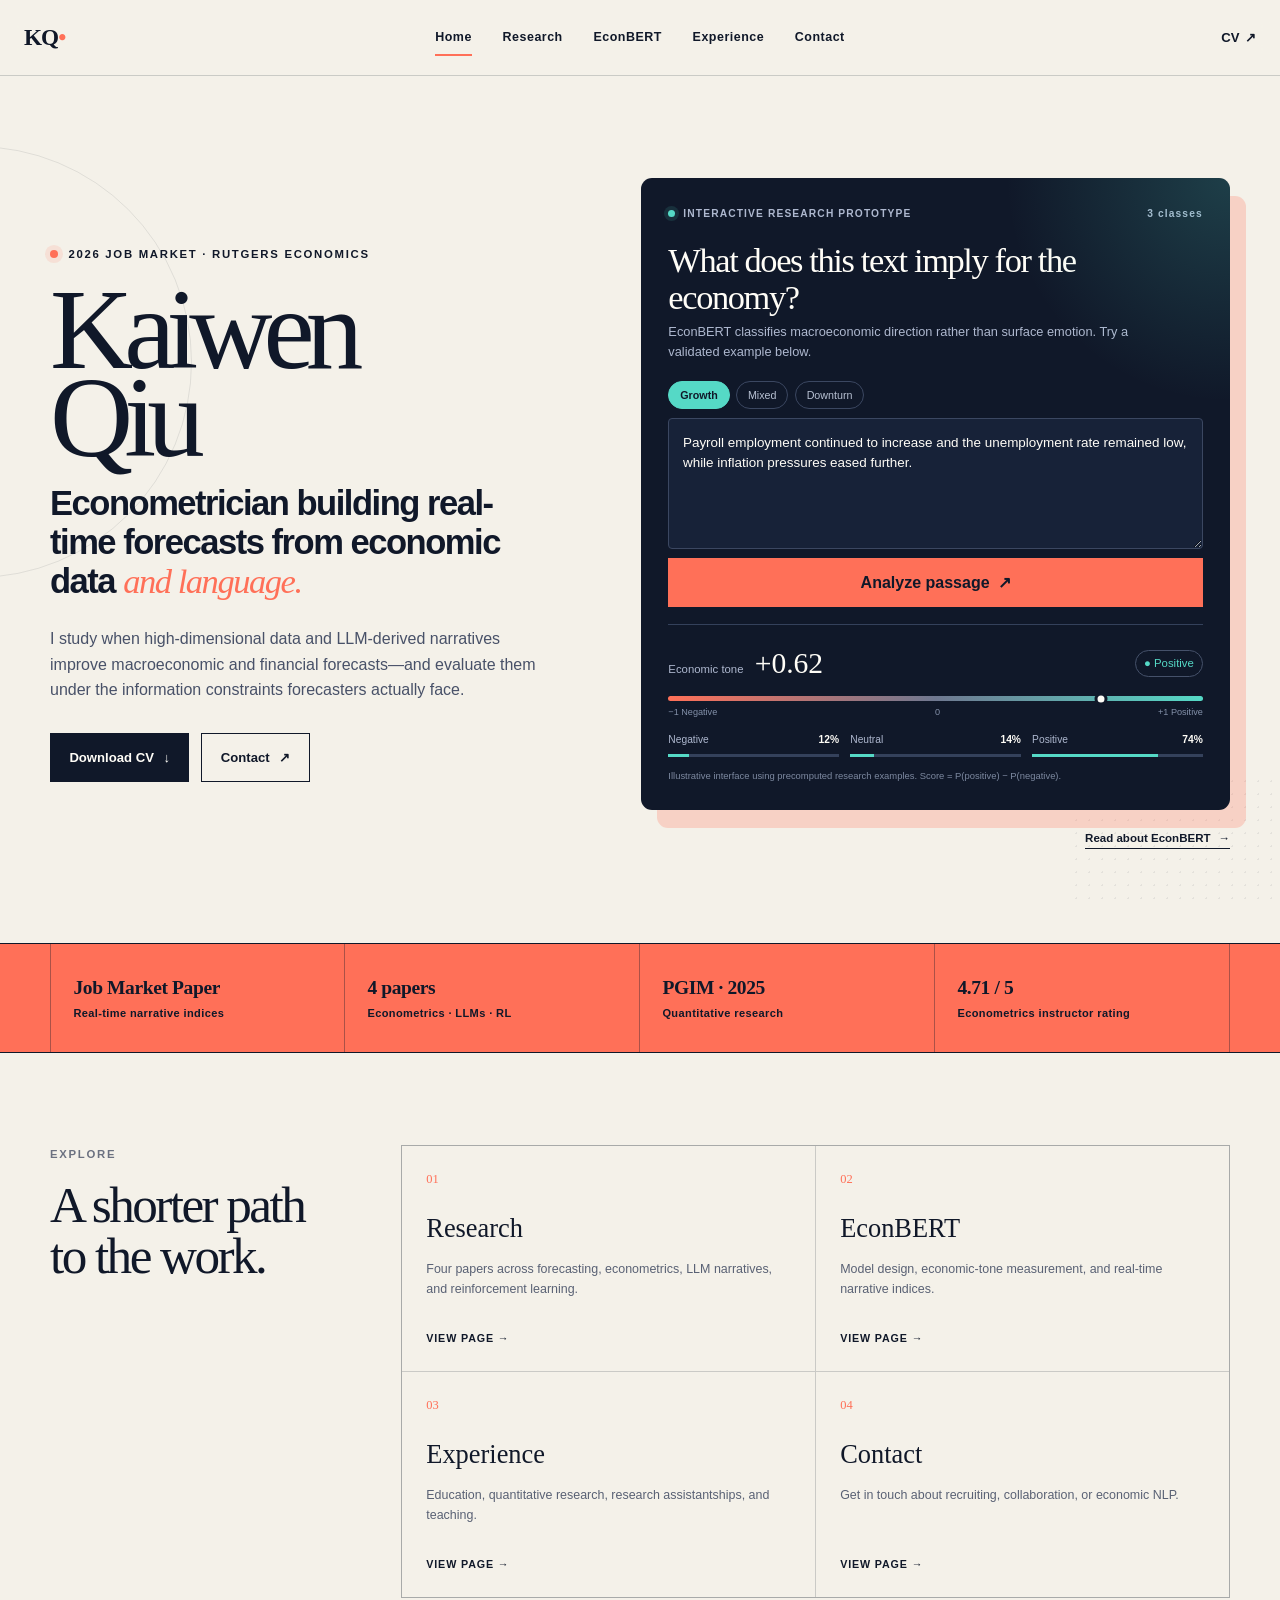
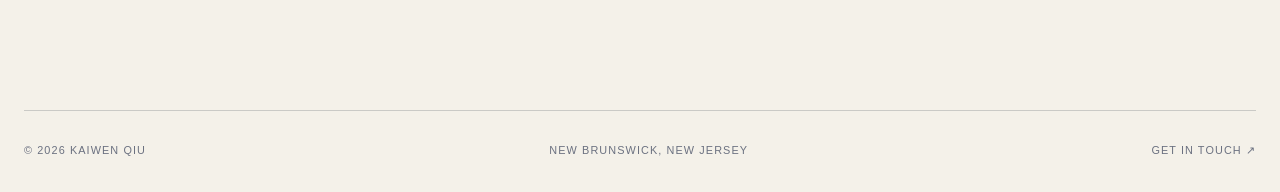
==== commit 98db7cef: "Split portfolio into focused research pages" ====
--- a/index.html
+++ b/index.html
@@ -76,15 +76,15 @@
     <a class="skip-link" href="#main-content">Skip to content</a>
 
     <header class="site-header">
-      <a class="wordmark" href="#top" aria-label="Kaiwen Qiu home"
+      <a class="wordmark" href="index.html" aria-label="Kaiwen Qiu home"
         >KQ<span>•</span></a
       >
       <nav aria-label="Primary navigation">
-        <a href="#research">Research</a>
-        <a href="#econbert-research">EconBERT</a>
-        <a href="#experience">Experience</a>
-        <a href="#teaching">Teaching</a>
-        <a href="#contact">Contact</a>
+        <a class="active" aria-current="page" href="index.html">Home</a>
+        <a href="research.html">Research</a>
+        <a href="econbert.html">EconBERT</a>
+        <a href="experience.html">Experience</a>
+        <a href="contact.html">Contact</a>
       </nav>
       <a
         class="nav-cv"
@@ -119,17 +119,13 @@
               rel="noreferrer"
               >Download CV <span aria-hidden="true">↓</span></a
             >
-            <a class="button-secondary" href="mailto:kq60@economics.rutgers.edu"
-              >Start a conversation <span aria-hidden="true">↗</span></a
+            <a class="button-secondary" href="contact.html"
+              >Contact <span aria-hidden="true">↗</span></a
             >
           </div>
-          <p class="role-note">
-            Interested in academic, economic research, quantitative research,
-            and applied data science roles.
-          </p>
-        </div>
-
-        <div class="hero-demo" id="econbert">
+        </div>
+
+        <div class="hero-demo" id="econbert-demo">
           <div class="demo-card">
             <div class="demo-topline">
               <div>
@@ -200,8 +196,8 @@
               = P(positive) − P(negative).
             </p>
           </div>
-          <a class="demo-link" href="#econbert-research"
-            >How the research works <span aria-hidden="true">↓</span></a
+          <a class="demo-link" href="econbert.html"
+            >Read about EconBERT <span aria-hidden="true">→</span></a
           >
         </div>
       </section>
@@ -212,7 +208,9 @@
             <strong>Job Market Paper</strong
             ><span>Real-time narrative indices</span>
           </div>
-          <div><strong>R&amp;R</strong><span>Quantitative Economics</span></div>
+          <div>
+            <strong>4 papers</strong><span>Econometrics · LLMs · RL</span>
+          </div>
           <div>
             <strong>PGIM · 2025</strong><span>Quantitative research</span>
           </div>
@@ -222,393 +220,46 @@
         </div>
       </section>
 
-      <section class="section-shell section-block" id="research">
-        <div class="section-heading">
-          <p class="section-index">01 / Selected research</p>
-          <h2>Forecasts should survive contact with real time.</h2>
-          <p>
-            My work connects econometric theory, machine learning, and
-            text-as-data with a consistent question: what information would
-            truly have been available when a forecast was made?
-          </p>
-        </div>
-
-        <div class="research-list">
-          <article class="research-card featured coral">
-            <div class="paper-number">01</div>
-            <div class="paper-body">
-              <p>Job Market Paper · 2026</p>
-              <h3>
-                New Evidence of the Usefulness of Real-Time Sentiment Indices in
-                Econometric and Judgement-Based Forecasting Models
-              </h3>
-              <p class="paper-authors">
-                with A. Kabiri, John Landon-Lane, and Norman R. Swanson
-              </p>
-              <div class="tags">
-                <span>EconBERT</span><span>Real-time data</span><span>SPF</span
-                ><span>Macroeconomic forecasting</span>
-              </div>
-            </div>
-            <div class="paper-summary">
-              <p>
-                Constructs three transformer-based narrative measures from U.S.
-                economic and policy documents, then tests their marginal
-                predictive content in real-time models and Survey of
-                Professional Forecasters efficiency regressions.
-              </p>
-              <div class="paper-result">
-                <strong>31 / 33</strong
-                ><span
-                  >best-performing alternative specifications included at least
-                  one sentiment index.</span
-                >
-              </div>
-              <details>
-                <summary>Research contribution <span>+</span></summary>
-                <p>
-                  Narrative indices improve the econometric forecast set across
-                  target-variable and horizon combinations. SPF forecasts
-                  incorporate the new narrative measures, while widely used
-                  consumer-sentiment surveys still contain unexploited
-                  information.
-                </p>
-              </details>
-            </div>
-          </article>
-
-          <article class="research-card aqua">
-            <div class="paper-number">02</div>
-            <div class="paper-body">
-              <p>Quantitative Economics · Revise &amp; Resubmit</p>
-              <h3>
-                Consistent Factor Estimation and Forecasting in Factor-Augmented
-                VAR Models
-              </h3>
-              <p class="paper-authors">
-                with John Chao, Yu Liu, and Norman R. Swanson
-              </p>
-              <div class="tags">
-                <span>Factor models</span><span>Variable selection</span
-                ><span>Forecasting</span>
-              </div>
-            </div>
-            <div class="paper-summary">
-              <p>
-                Establishes when pre-screening irrelevant predictors restores
-                consistent factor estimation—and consistent conditional-mean
-                estimation—even when standard factor pervasiveness fails.
-              </p>
-              <details>
-                <summary>Research contribution <span>+</span></summary>
-                <p>
-                  The result gives data-rich forecasters a principled reason to
-                  screen predictors before extracting factors, expanding the
-                  settings in which FAVAR forecasts remain consistently
-                  estimable.
-                </p>
-              </details>
-            </div>
-          </article>
-
-          <article class="research-card violet">
-            <div class="paper-number">03</div>
-            <div class="paper-body">
-              <p>Working Paper · 2026</p>
-              <h3>Diffusion Indices, Policy Rules, and LLM Narratives</h3>
-              <p class="paper-authors">
-                Forecasting the U.S. Yield Curve in Real Time
-              </p>
-              <div class="tags">
-                <span>Yield curve</span><span>LLM narratives</span
-                ><span>Monetary policy</span><span>RDNS</span>
-              </div>
-            </div>
-            <div class="paper-summary">
-              <p>
-                Runs a unified real-time horse race across macro diffusion
-                indices, LLM narrative measures, and monetary-policy-rule
-                information in dynamic Nelson–Siegel models.
-              </p>
-              <details>
-                <summary>Research contribution <span>+</span></summary>
-                <p>
-                  Variable-selection-based diffusion indices outperform
-                  conventional targeted-PCA alternatives; LLM indices add
-                  predictive information; and policy-rule components yield the
-                  largest improvements at the short end of the curve.
-                </p>
-              </details>
-            </div>
-          </article>
-        </div>
-      </section>
-
       <section
-        class="econbert-story"
-        id="econbert-research"
-        aria-labelledby="econbert-title"
+        class="section-shell home-directory"
+        aria-labelledby="explore-title"
       >
-        <div class="section-shell">
-          <div class="story-heading">
-            <div>
-              <p class="section-index light">02 / EconBERT research</p>
-              <h2 id="econbert-title">
-                Economic direction,<br />not generic emotion.
-              </h2>
-            </div>
-            <p>
-              General sentiment models often confuse cautious wording with bad
-              economic news. EconBERT instead asks what a passage implies for
-              macroeconomic conditions—so easing inflation pressure can be
-              positive even when the prose sounds restrained.
-            </p>
-          </div>
-
-          <div class="method-grid">
-            <article>
-              <span>01</span>
-              <h3>Domain corpus</h3>
-              <p>
-                Federal Reserve, BLS, and Census narratives anchor the model in
-                official economic language.
-              </p>
-            </article>
-            <article>
-              <span>02</span>
-              <h3>LLM-assisted labels</h3>
-              <p>
-                Pre-2013 passages receive positive, neutral, or negative
-                macro-direction labels.
-              </p>
-            </article>
-            <article>
-              <span>03</span>
-              <h3>Distilled classifier</h3>
-              <p>
-                A compact DistilBERT student learns the task, then remains
-                frozen out of sample.
-              </p>
-            </article>
-            <article>
-              <span>04</span>
-              <h3>Real-time index</h3>
-              <p>
-                Passage scores become source-balanced monthly measures suitable
-                for forecast evaluation.
-              </p>
-            </article>
-          </div>
-
-          <div class="metric-strip">
-            <div><strong>87.3%</strong><span>Validation accuracy</span></div>
-            <div><strong>0.852</strong><span>Macro F1</span></div>
-            <div><strong>1,831</strong><span>Validation excerpts</span></div>
-            <div><strong>224 / 32</strong><span>Tokens / overlap</span></div>
-          </div>
-
-          <figure class="research-figure">
-            <img
-              src="assets/econbert-sentiment-series.png"
-              alt="Historical EconBERT and FinBERT monthly sentiment series, alternative weighting schemes, and topic-conditioned tone measures"
-              loading="lazy"
-            />
-            <figcaption>
-              <strong>From passages to economic signals.</strong> Narrative
-              indices respond sharply around recessions while preserving
-              meaningful differences across models, source weighting, and
-              economic topics.
-            </figcaption>
-          </figure>
-
-          <div class="researcher-note">
-            <p>Research interests</p>
-            <div>
-              <span>Domain-specific language models</span
-              ><span>Text-as-data measurement</span
-              ><span>Real-time forecast evaluation</span
-              ><span>Human and model expectations</span>
-            </div>
-          </div>
-        </div>
-      </section>
-
-      <section class="section-shell section-block" id="experience">
-        <div class="section-heading horizontal">
-          <div>
-            <p class="section-index">03 / Experience &amp; methods</p>
-            <h2>Research that moves from proof to pipeline.</h2>
-          </div>
-          <p>
-            I work across theory, reproducible empirical design, and
-            production-minded quantitative analysis.
-          </p>
-        </div>
-
-        <div class="experience-grid">
-          <article class="experience-feature">
-            <p class="eyebrow">PGIM Quantitative Solutions · Summer 2025</p>
-            <h3>Quantitative Researcher Intern</h3>
-            <ul>
-              <li>
-                Developed nonlinear G10 FX timing signals with Random Forests
-                and long/short backtests.
-              </li>
-              <li>
-                Used SHAP attribution to make model behavior and risk budgeting
-                more transparent.
-              </li>
-              <li>
-                Built transfer-entropy signals connecting economic-surprise
-                shocks to intraday FX moves.
-              </li>
-            </ul>
-          </article>
-
-          <div class="capability-stack">
-            <article>
-              <span>Research design</span
-              ><strong
-                >Real-time vintages · rolling windows · forecast comparison ·
-                factor models</strong
-              >
-            </article>
-            <article>
-              <span>Machine learning</span
-              ><strong
-                >Transformers · Random Forests · LASSO / Elastic Net ·
-                reinforcement learning</strong
-              >
-            </article>
-            <article>
-              <span>Implementation</span
-              ><strong>Python · R · MATLAB · Stata · GAUSS</strong>
-            </article>
-            <article>
-              <span>Large-scale data</span
-              ><strong
-                >130+ real-time macro series · TAQ intraday panels · economic
-                text corpora</strong
-              >
-            </article>
-          </div>
-        </div>
-
-        <div class="signal-grid">
-          <article>
-            <b>Research assistantship</b>
-            <p>
-              Built DrdidGmm, a doubly robust difference-in-differences R
-              package with GMM estimation and multiple robust-inference options.
-            </p>
-          </article>
-          <article>
-            <b>Academic service</b>
-            <p>
-              Referee for the Journal of Time Series Analysis, International
-              Journal of Forecasting, and Journal of Financial Econometrics.
-            </p>
-          </article>
-          <article>
-            <b>Recognition</b>
-            <p>
-              Graduate Dissertation Award, Peter Asch Memorial Scholarship, and
-              Sidney I. Simon Teaching Award.
-            </p>
-          </article>
-        </div>
-      </section>
-
-      <section class="credentials" id="teaching">
-        <div class="section-shell credential-grid">
-          <article>
-            <b class="credential-icon">△</b>
-            <p class="section-index light">Education</p>
-            <h2>Econometrics, from theory to implementation.</h2>
-            <ul>
-              <li>
-                <strong>Rutgers University</strong
-                ><span
-                  >Ph.D., Econometrics &amp; Quantitative Economics ·
-                  2021–present</span
-                >
-              </li>
-              <li>
-                <strong>Princeton University</strong
-                ><span>Exchange Ph.D. Student · 2022</span>
-              </li>
-              <li>
-                <strong>Georgetown University</strong
-                ><span
-                  >M.S., Econometrics &amp; Quantitative Economics · 2021</span
-                >
-              </li>
-              <li>
-                <strong>University of Colorado Boulder</strong
-                ><span>B.A., Mathematical Economics · 2019</span>
-              </li>
-            </ul>
-          </article>
-          <article>
-            <b class="credential-icon">□</b>
-            <p class="section-index light">Teaching</p>
-            <h2>Making quantitative ideas usable.</h2>
-            <ul>
-              <li>
-                <strong>Econometrics</strong
-                ><span>Instructor · Course evaluation 4.71 / 5</span>
-              </li>
-              <li>
-                <strong>R Workshop</strong
-                ><span>Instructor · 2024, 2025, 2026</span>
-              </li>
-              <li>
-                <strong>Graduate methods</strong
-                ><span
-                  >Advanced Time Series, Econometrics I &amp; II, Economics for
-                  Big Data</span
-                >
-              </li>
-              <li>
-                <strong>Macroeconomics</strong
-                ><span
-                  >Teaching Assistant · Introductory through intermediate
-                  courses</span
-                >
-              </li>
-            </ul>
-          </article>
-        </div>
-      </section>
-
-      <section class="section-shell contact" id="contact">
-        <div class="contact-card">
-          <p class="section-index">04 / Let’s connect</p>
-          <h2>Recruiting, research, or a conversation about economic NLP.</h2>
-          <p>
-            I’m especially glad to hear from teams working on forecasting, macro
-            and financial data, interpretable machine learning, or
-            domain-specific language models.
-          </p>
-          <div class="contact-actions">
-            <a class="button-primary" href="mailto:kq60@economics.rutgers.edu"
-              >kq60@economics.rutgers.edu <span aria-hidden="true">↗</span></a
-            >
-            <a
-              class="button-secondary"
-              href="assets/Kaiwen_Qiu_CV.pdf"
-              target="_blank"
-              rel="noreferrer"
-              >Curriculum vitae <span aria-hidden="true">↓</span></a
-            >
-            <a
-              class="text-link"
-              href="https://github.com/q136844908"
-              target="_blank"
-              rel="noreferrer"
-              >GitHub <span aria-hidden="true">↗</span></a
-            >
-          </div>
+        <div>
+          <p class="section-index">Explore</p>
+          <h2 id="explore-title">A shorter path to the work.</h2>
+        </div>
+        <div class="directory-grid">
+          <a href="research.html"
+            ><span>01</span><strong>Research</strong>
+            <p>
+              Four papers across forecasting, econometrics, LLM narratives, and
+              reinforcement learning.
+            </p>
+            <b>View page →</b></a
+          >
+          <a href="econbert.html"
+            ><span>02</span><strong>EconBERT</strong>
+            <p>
+              Model design, economic-tone measurement, and real-time narrative
+              indices.
+            </p>
+            <b>View page →</b></a
+          >
+          <a href="experience.html"
+            ><span>03</span><strong>Experience</strong>
+            <p>
+              Education, quantitative research, research assistantships, and
+              teaching.
+            </p>
+            <b>View page →</b></a
+          >
+          <a href="contact.html"
+            ><span>04</span><strong>Contact</strong>
+            <p>
+              Get in touch about recruiting, collaboration, or economic NLP.
+            </p>
+            <b>View page →</b></a
+          >
         </div>
       </section>
     </main>
@@ -616,7 +267,7 @@
     <footer>
       <span>© <span id="current-year">2026</span> Kaiwen Qiu</span>
       <span>New Brunswick, New Jersey</span>
-      <a href="#top">Back to top ↑</a>
+      <a href="contact.html">Get in touch ↗</a>
     </footer>
   </body>
 </html>
--- a/styles.css
+++ b/styles.css
@@ -1382,3 +1382,706 @@
     transition-duration: 0.01ms !important;
   }
 }
+
+/* Multi-page portfolio */
+
+.site-header nav a {
+  position: relative;
+}
+
+.site-header nav a.active::after {
+  content: "";
+  position: absolute;
+  right: 0;
+  bottom: -0.55rem;
+  left: 0;
+  height: 2px;
+  background: var(--coral);
+}
+
+.home-directory {
+  padding-block: 92px 112px;
+  display: grid;
+  grid-template-columns: 0.48fr 1.52fr;
+  gap: clamp(2.5rem, 7vw, 7rem);
+  align-items: start;
+}
+
+.home-directory h2 {
+  margin: 1rem 0 0;
+  font-family: var(--serif);
+  font-size: clamp(2.2rem, 4vw, 3.7rem);
+  font-weight: 500;
+  line-height: 1;
+  letter-spacing: -0.05em;
+}
+
+.directory-grid {
+  display: grid;
+  grid-template-columns: repeat(2, 1fr);
+  gap: 1px;
+  background: var(--line);
+  border: 1px solid var(--line);
+}
+
+.directory-grid a {
+  min-height: 225px;
+  padding: 1.5rem;
+  display: flex;
+  flex-direction: column;
+  background: var(--paper);
+  transition: background 0.2s ease;
+}
+
+.directory-grid a:hover {
+  background: var(--white);
+}
+
+.directory-grid span {
+  color: var(--coral);
+  font-family: var(--serif);
+  font-size: 0.78rem;
+}
+
+.directory-grid strong {
+  margin-top: 1.1rem;
+  font-family: var(--serif);
+  font-size: 1.65rem;
+  font-weight: 500;
+}
+
+.directory-grid p {
+  margin: 0.65rem 0 1.25rem;
+  color: var(--muted);
+  font-size: 0.78rem;
+}
+
+.directory-grid b {
+  margin-top: auto;
+  font-size: 0.67rem;
+  letter-spacing: 0.08em;
+  text-transform: uppercase;
+}
+
+.page-main {
+  min-height: calc(100vh - 158px);
+}
+
+.page-intro {
+  padding-block: clamp(72px, 9vw, 124px) clamp(58px, 7vw, 92px);
+  display: grid;
+  grid-template-columns: 0.44fr 1.16fr 0.55fr;
+  gap: clamp(2rem, 5vw, 4.5rem);
+  align-items: start;
+}
+
+.page-intro h1,
+.econbert-story .story-heading h1,
+.contact h1 {
+  margin: 0;
+  font-family: var(--serif);
+  font-size: clamp(3rem, 6vw, 5.8rem);
+  font-weight: 500;
+  line-height: 0.96;
+  letter-spacing: -0.065em;
+}
+
+.page-intro > p:last-child {
+  margin: 0.25rem 0 0;
+  color: var(--muted);
+  font-size: 0.92rem;
+}
+
+.paper-archive {
+  border-top: 1px solid var(--ink);
+}
+
+.paper-entry {
+  position: relative;
+  padding: clamp(2.2rem, 5vw, 4rem) 0;
+  display: grid;
+  grid-template-columns: 84px 1fr;
+  gap: clamp(1.25rem, 4vw, 3rem);
+  border-bottom: 1px solid var(--line);
+}
+
+.paper-entry::after {
+  content: "";
+  position: absolute;
+  bottom: -1px;
+  left: 0;
+  width: 84px;
+  height: 3px;
+}
+
+.paper-entry.coral::after {
+  background: var(--coral);
+}
+
+.paper-entry.aqua::after {
+  background: var(--aqua);
+}
+
+.paper-entry.violet::after {
+  background: var(--violet);
+}
+
+.paper-entry.gold::after {
+  background: #e6b84e;
+}
+
+.paper-content {
+  max-width: 980px;
+}
+
+.paper-content h2 {
+  max-width: 900px;
+  margin: 0;
+  font-family: var(--serif);
+  font-size: clamp(1.9rem, 3.5vw, 3.25rem);
+  font-weight: 500;
+  line-height: 1.07;
+  letter-spacing: -0.045em;
+}
+
+.paper-content .paper-authors {
+  margin-top: 1rem;
+  color: #4f586b;
+  font-size: 0.86rem;
+  font-style: normal;
+}
+
+.paper-content .paper-authors strong {
+  color: var(--ink);
+}
+
+.paper-status {
+  margin: 0.45rem 0 0;
+  color: #6b7180;
+  font-size: 0.68rem;
+  font-weight: 800;
+  letter-spacing: 0.12em;
+  text-transform: uppercase;
+}
+
+.publication-link {
+  width: max-content;
+  margin-top: 1.2rem;
+  display: inline-flex;
+  gap: 0.5rem;
+  align-items: center;
+  border-bottom: 1px solid var(--ink);
+  font-size: 0.75rem;
+  font-weight: 800;
+}
+
+.abstract-panel {
+  max-width: 900px;
+  margin-top: 1.6rem;
+  border-top: 1px solid var(--line);
+  border-bottom: 1px solid var(--line);
+}
+
+.abstract-panel summary {
+  padding: 0.95rem 0;
+  display: flex;
+  justify-content: space-between;
+  gap: 1rem;
+  font-size: 0.72rem;
+  font-weight: 850;
+  letter-spacing: 0.1em;
+  list-style: none;
+  text-transform: uppercase;
+  cursor: pointer;
+}
+
+.abstract-panel summary::-webkit-details-marker {
+  display: none;
+}
+
+.abstract-panel summary span {
+  color: var(--coral);
+  font-size: 1.1rem;
+  transition: transform 0.2s ease;
+}
+
+.abstract-panel[open] summary span {
+  transform: rotate(45deg);
+}
+
+.abstract-panel > p {
+  margin: 0 0 1rem;
+  color: #4e576a;
+  font-size: 0.88rem;
+  line-height: 1.75;
+}
+
+.page-cta {
+  margin-block: 72px 100px;
+  padding: 1.3rem 0;
+  display: flex;
+  align-items: center;
+  justify-content: space-between;
+  gap: 2rem;
+  border-block: 1px solid var(--line);
+}
+
+.page-cta p {
+  max-width: 660px;
+  margin: 0;
+  color: var(--muted);
+  font-size: 0.85rem;
+}
+
+.page-cta .button-primary {
+  flex: 0 0 auto;
+}
+
+.dark-page {
+  background: var(--ink);
+}
+
+.econbert-story.standalone {
+  min-height: calc(100vh - 76px);
+  padding-top: clamp(74px, 9vw, 124px);
+}
+
+.econbert-story .story-heading h1 {
+  margin-top: 1.2rem;
+}
+
+.story-intro > p {
+  margin: 0;
+  color: #b5bed0;
+}
+
+.light-link {
+  width: max-content;
+  margin-top: 1.5rem;
+  display: inline-flex;
+  gap: 0.5rem;
+  border-bottom: 1px solid #75839e;
+  color: var(--white);
+  font-size: 0.75rem;
+  font-weight: 800;
+}
+
+.method-grid h2 {
+  margin: 1.45rem 0 0.5rem;
+  font-size: 0.95rem;
+}
+
+.model-purpose {
+  margin-top: clamp(4rem, 8vw, 7rem);
+  display: grid;
+  grid-template-columns: 1fr 0.8fr;
+  gap: clamp(3rem, 8vw, 7rem);
+  align-items: start;
+}
+
+.model-purpose h2,
+.chart-heading h2 {
+  margin: 1rem 0 0;
+  font-family: var(--serif);
+  font-size: clamp(2.2rem, 4.5vw, 4.2rem);
+  font-weight: 500;
+  line-height: 1;
+  letter-spacing: -0.052em;
+}
+
+.purpose-copy p {
+  margin: 0 0 1.2rem;
+  color: #b5bed0;
+  font-size: 0.9rem;
+}
+
+.chart-section {
+  margin-top: clamp(5rem, 10vw, 9rem);
+}
+
+.chart-heading {
+  display: grid;
+  grid-template-columns: 1.2fr 0.55fr;
+  gap: clamp(3rem, 8vw, 7rem);
+  align-items: end;
+}
+
+.chart-heading > p {
+  margin: 0;
+  color: #a7b1c5;
+  font-size: 0.8rem;
+}
+
+.split-chart {
+  margin-top: 3rem;
+}
+
+.split-chart + .split-chart {
+  margin-top: 2.5rem;
+}
+
+.chart-crop {
+  position: relative;
+  overflow: hidden;
+  width: 100%;
+  background: #fff;
+  border: 1px solid #3b4761;
+}
+
+.chart-crop-top {
+  aspect-ratio: 3 / 1;
+}
+
+.chart-crop-bottom {
+  aspect-ratio: 2.82 / 1;
+}
+
+.chart-crop img {
+  position: absolute;
+  top: 0;
+  left: 0;
+  display: block;
+  width: 100%;
+  max-width: none;
+  height: auto;
+  border: 0;
+}
+
+.chart-crop-bottom img {
+  transform: translateY(-65.1%);
+}
+
+.dark-footer {
+  border-top-color: var(--dark-line);
+  color: #9aa6bc;
+}
+
+.compact-intro {
+  grid-template-columns: 0.42fr 1.15fr 0.55fr;
+}
+
+.experience-layout {
+  display: grid;
+  grid-template-columns: minmax(280px, 0.72fr) minmax(0, 1.28fr);
+  gap: clamp(3rem, 8vw, 7rem);
+  align-items: start;
+}
+
+.education-column {
+  position: sticky;
+  top: 106px;
+}
+
+.column-heading {
+  padding-bottom: 1rem;
+  display: flex;
+  align-items: baseline;
+  justify-content: space-between;
+  gap: 1rem;
+  border-bottom: 1px solid var(--ink);
+}
+
+.column-heading span {
+  color: #8a8f9c;
+  font-size: 0.62rem;
+  font-weight: 800;
+  letter-spacing: 0.12em;
+  text-transform: uppercase;
+}
+
+.column-heading h2 {
+  margin: 0;
+  font-family: var(--serif);
+  font-size: clamp(1.75rem, 3vw, 2.45rem);
+  font-weight: 500;
+  letter-spacing: -0.04em;
+}
+
+.education-timeline {
+  margin: 0;
+  padding: 0;
+  list-style: none;
+}
+
+.education-timeline li {
+  padding: 1.35rem 0;
+  display: grid;
+  border-bottom: 1px solid var(--line);
+}
+
+.education-timeline li > span,
+.timeline-list time {
+  color: #767d8c;
+  font-size: 0.64rem;
+  font-weight: 800;
+  letter-spacing: 0.08em;
+  text-transform: uppercase;
+}
+
+.education-timeline strong {
+  margin-top: 0.4rem;
+  font-family: var(--serif);
+  font-size: 1.12rem;
+  font-weight: 600;
+}
+
+.education-timeline p {
+  margin: 0.12rem 0 0;
+  color: #4f586b;
+  font-size: 0.78rem;
+}
+
+.education-timeline small {
+  margin-top: 0.18rem;
+  color: #858b98;
+  font-size: 0.67rem;
+}
+
+.skills-panel {
+  margin-top: 2rem;
+  padding: 1.2rem;
+  background: var(--paper-deep);
+}
+
+.skills-panel .tags {
+  margin-top: 0.9rem;
+}
+
+.timeline-list article {
+  padding: 1.65rem 0;
+  border-bottom: 1px solid var(--line);
+}
+
+.timeline-list article:first-child {
+  padding-top: 1.35rem;
+}
+
+.timeline-list header {
+  display: flex;
+  align-items: flex-start;
+  justify-content: space-between;
+  gap: 1.5rem;
+}
+
+.timeline-list h3 {
+  margin: 0;
+  font-family: var(--serif);
+  font-size: 1.35rem;
+  font-weight: 600;
+  line-height: 1.2;
+  letter-spacing: -0.025em;
+}
+
+.timeline-list header p {
+  margin: 0.2rem 0 0;
+  color: #6b7180;
+  font-size: 0.73rem;
+}
+
+.timeline-list time {
+  flex: 0 0 auto;
+  padding-top: 0.3rem;
+  white-space: nowrap;
+}
+
+.timeline-list ul {
+  margin: 1rem 0 0;
+  padding: 0;
+  display: grid;
+  gap: 0.55rem;
+  list-style: none;
+}
+
+.timeline-list li {
+  position: relative;
+  padding-left: 1.15rem;
+  color: #4f586b;
+  font-size: 0.8rem;
+}
+
+.timeline-list li::before {
+  content: "↗";
+  position: absolute;
+  left: 0;
+  color: var(--coral);
+  font-weight: 800;
+}
+
+.teaching-heading {
+  margin-top: clamp(4rem, 8vw, 7rem);
+}
+
+.course-grid {
+  grid-template-columns: repeat(2, minmax(0, 1fr));
+  column-gap: 1.5rem;
+}
+
+.experience-layout + .page-cta {
+  margin-top: 92px;
+}
+
+.contact-main {
+  min-height: calc(100vh - 158px);
+  display: flex;
+  align-items: center;
+}
+
+.standalone-contact {
+  width: min(1180px, calc(100% - 48px));
+  padding-block: 72px;
+}
+
+.contact h1 {
+  position: relative;
+  z-index: 1;
+  max-width: 980px;
+  margin-top: 1.25rem;
+}
+
+.contact-meta {
+  position: relative;
+  z-index: 1;
+  margin-top: 3rem;
+  padding-top: 1rem;
+  display: flex;
+  justify-content: space-between;
+  gap: 1rem;
+  border-top: 1px solid var(--line);
+  color: #737987;
+  font-size: 0.67rem;
+  font-weight: 750;
+  letter-spacing: 0.08em;
+  text-transform: uppercase;
+}
+
+@media (max-width: 1050px) {
+  .home-directory,
+  .page-intro,
+  .compact-intro {
+    grid-template-columns: 0.5fr 1.5fr;
+  }
+
+  .home-directory > .directory-grid,
+  .page-intro > p:last-child {
+    grid-column: 2;
+  }
+
+  .experience-layout {
+    grid-template-columns: 1fr;
+  }
+
+  .education-column {
+    position: static;
+  }
+
+  .education-timeline {
+    display: grid;
+    grid-template-columns: repeat(2, 1fr);
+    column-gap: 2rem;
+  }
+
+  .model-purpose,
+  .chart-heading {
+    grid-template-columns: 1fr;
+    gap: 2rem;
+  }
+}
+
+@media (max-width: 800px) {
+  .site-header nav a.active::after {
+    bottom: 0.45rem;
+  }
+
+  .home-directory,
+  .page-intro,
+  .compact-intro {
+    grid-template-columns: 1fr;
+  }
+
+  .home-directory > .directory-grid,
+  .page-intro > p:last-child {
+    grid-column: 1;
+  }
+
+  .paper-entry {
+    grid-template-columns: 54px 1fr;
+  }
+
+  .page-cta {
+    align-items: flex-start;
+    flex-direction: column;
+  }
+}
+
+@media (max-width: 600px) {
+  .home-directory {
+    padding-block: 72px 82px;
+  }
+
+  .directory-grid {
+    grid-template-columns: 1fr;
+  }
+
+  .directory-grid a {
+    min-height: 195px;
+  }
+
+  .page-intro {
+    padding-block: 58px 48px;
+  }
+
+  .paper-entry {
+    grid-template-columns: 1fr;
+  }
+
+  .paper-entry::after {
+    width: 48px;
+  }
+
+  .paper-content h2 {
+    font-size: 1.75rem;
+  }
+
+  .page-cta {
+    margin-block: 56px 72px;
+  }
+
+  .page-cta .button-primary {
+    width: 100%;
+  }
+
+  .econbert-story.standalone {
+    padding-top: 62px;
+  }
+
+  .chart-crop-top {
+    aspect-ratio: 2.35 / 1;
+  }
+
+  .chart-crop-top img {
+    width: 125%;
+  }
+
+  .chart-crop-bottom {
+    aspect-ratio: 2.2 / 1;
+  }
+
+  .chart-crop-bottom img {
+    width: 125%;
+  }
+
+  .education-timeline,
+  .course-grid {
+    grid-template-columns: 1fr;
+  }
+
+  .timeline-list header {
+    flex-direction: column;
+    gap: 0.5rem;
+  }
+
+  .contact-meta {
+    align-items: flex-start;
+    flex-direction: column;
+  }
+}
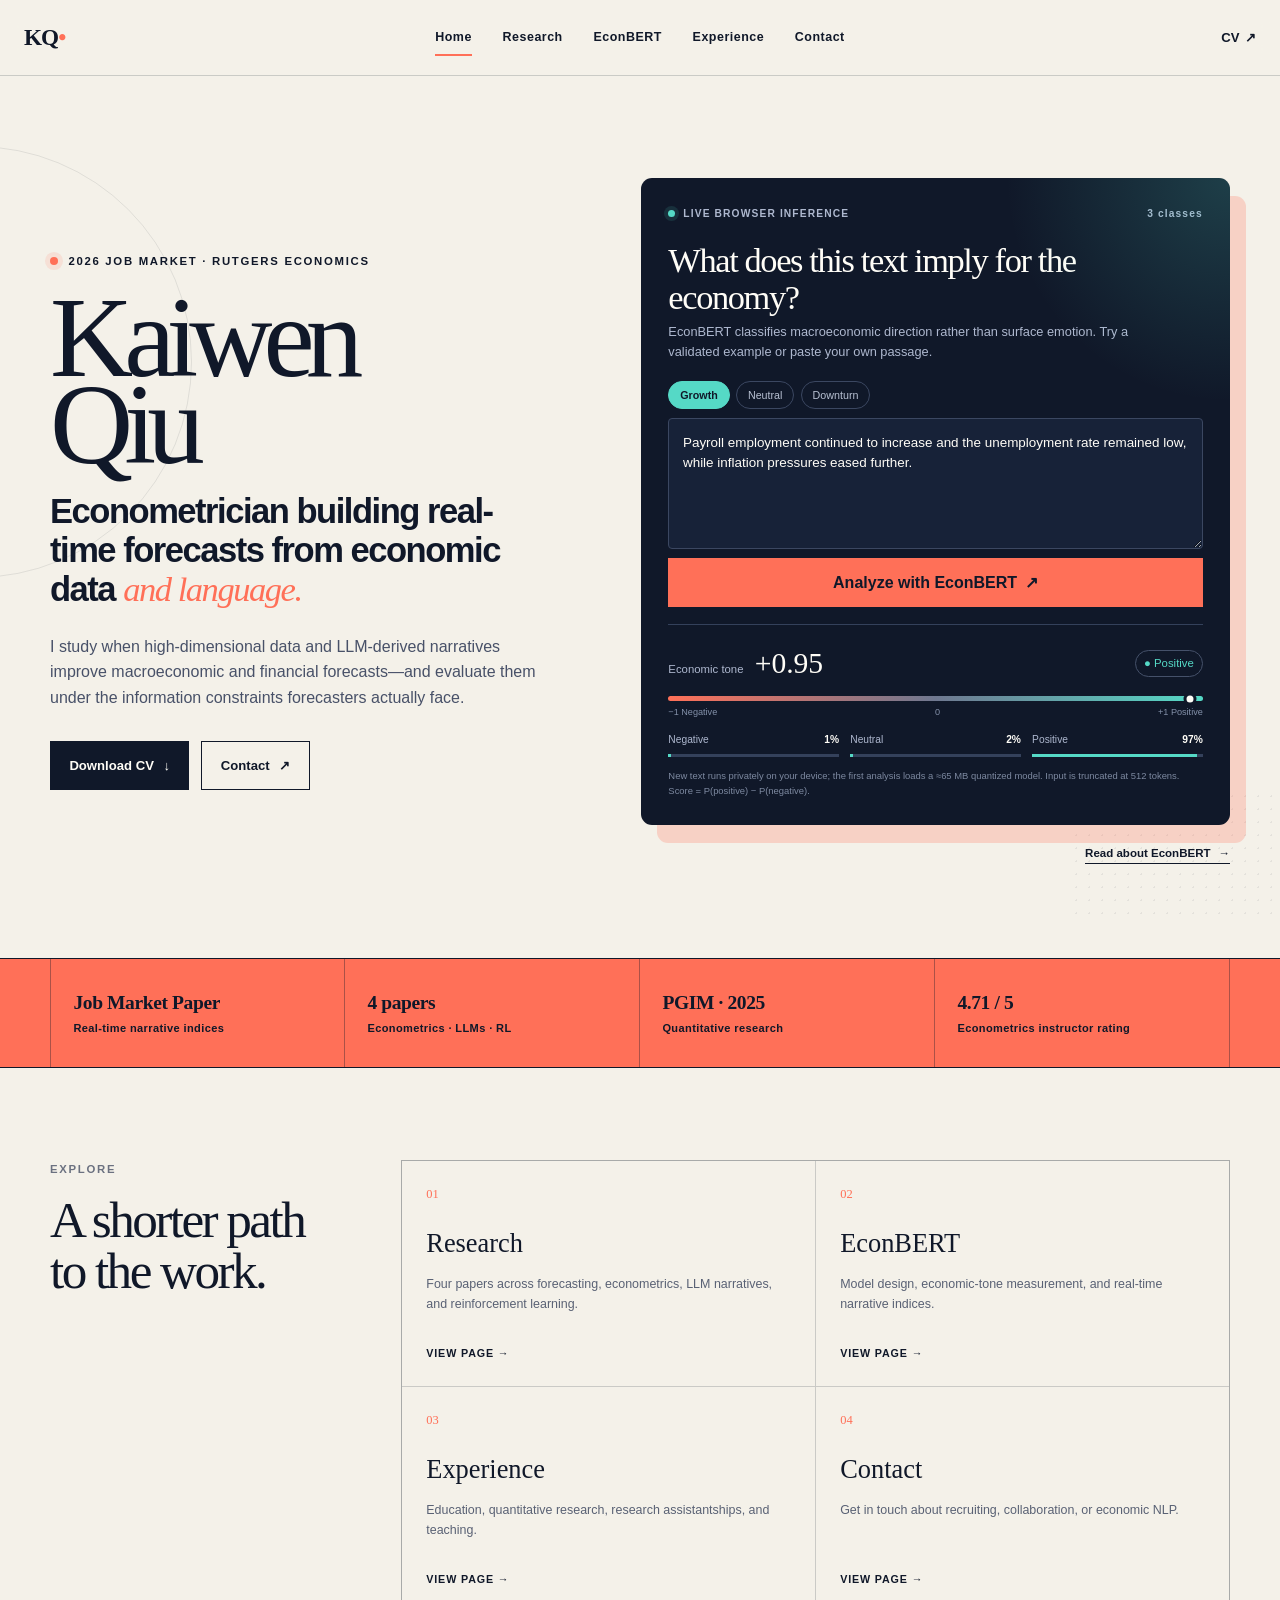
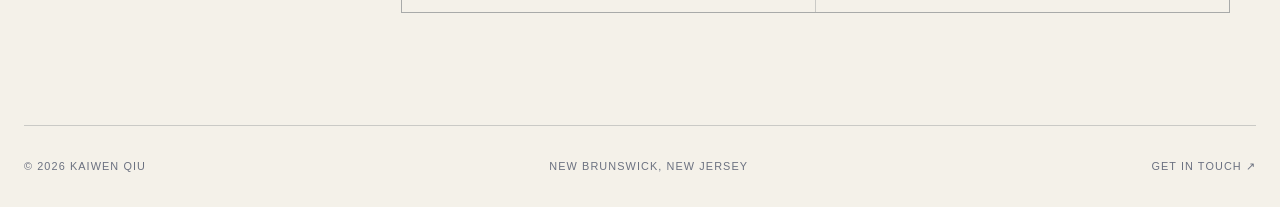
==== commit 74dca4e3: "Enable private browser-based EconBERT inference" ====
--- a/index.html
+++ b/index.html
@@ -9,7 +9,7 @@
     />
     <meta name="theme-color" content="#101829" />
     <meta property="og:type" content="website" />
-    <meta property="og:url" content="https://q136844908.github.io/" />
+    <meta property="og:url" content="https://kaiwenqiu.com/" />
     <meta
       property="og:title"
       content="Kaiwen Qiu — Econometrics, Forecasting &amp; LLM Sentiment"
@@ -20,7 +20,7 @@
     />
     <meta
       property="og:image"
-      content="https://q136844908.github.io/assets/og-preview.jpg"
+      content="https://kaiwenqiu.com/assets/og-preview.jpg"
     />
     <meta name="twitter:card" content="summary_large_image" />
     <meta
@@ -33,9 +33,9 @@
     />
     <meta
       name="twitter:image"
-      content="https://q136844908.github.io/assets/og-preview.jpg"
-    />
-    <link rel="canonical" href="https://q136844908.github.io/" />
+      content="https://kaiwenqiu.com/assets/og-preview.jpg"
+    />
+    <link rel="canonical" href="https://kaiwenqiu.com/" />
     <title>Kaiwen Qiu — Econometrician &amp; Quantitative Researcher</title>
     <link rel="icon" href="assets/favicon.svg" />
     <link rel="stylesheet" href="styles.css" />
@@ -44,7 +44,7 @@
         "@context": "https://schema.org",
         "@type": "Person",
         "name": "Kaiwen Qiu",
-        "url": "https://q136844908.github.io/",
+        "url": "https://kaiwenqiu.com/",
         "email": "mailto:kq60@economics.rutgers.edu",
         "jobTitle": "Economics Ph.D. Candidate and Quantitative Researcher",
         "affiliation": {
@@ -129,42 +129,51 @@
           <div class="demo-card">
             <div class="demo-topline">
               <div>
-                <span class="live-dot"></span> INTERACTIVE RESEARCH PROTOTYPE
+                <span class="live-dot"></span> LIVE BROWSER INFERENCE
               </div>
               <span>3 classes</span>
             </div>
             <h2>What does this text imply for the economy?</h2>
             <p class="demo-intro">
               EconBERT classifies macroeconomic direction rather than surface
-              emotion. Try a validated example below.
+              emotion. Try a validated example or paste your own passage.
             </p>
             <div class="example-tabs" aria-label="Example economic passages">
               <button type="button" data-example="growth" class="active">
                 Growth
               </button>
-              <button type="button" data-example="mixed">Mixed</button>
+              <button type="button" data-example="neutral">Neutral</button>
               <button type="button" data-example="downturn">Downturn</button>
             </div>
             <label class="sr-only" for="economic-text">Economic text</label>
             <textarea
               id="economic-text"
               rows="5"
+              maxlength="3500"
               placeholder="Paste economic text…"
             ></textarea>
             <button class="analyze-button" id="analyze-button" type="button">
-              Analyze passage <span aria-hidden="true">↗</span>
+              Analyze with EconBERT <span aria-hidden="true">↗</span>
             </button>
 
-            <div class="demo-notice" id="demo-notice" role="status" hidden>
-              <strong>Custom inference is not public yet.</strong>
-              The three examples use precomputed model outputs. A public model
-              endpoint is the remaining connection for new text.
+            <div
+              class="demo-notice"
+              id="demo-notice"
+              role="status"
+              aria-live="polite"
+              hidden
+            >
+              <strong id="demo-status-title">Preparing EconBERT</strong>
+              <span id="demo-status-detail"></span>
+              <i class="demo-progress" hidden
+                ><em id="demo-progress-bar"></em
+              ></i>
             </div>
 
             <div class="result-panel" id="result-panel" aria-live="polite">
               <div class="score-head">
                 <div>
-                  <span>Economic tone</span><strong id="score">+0.62</strong>
+                  <span>Economic tone</span><strong id="score">+0.95</strong>
                 </div>
                 <span class="classification positive" id="classification"
                   >● Positive</span
@@ -178,21 +187,22 @@
               </div>
               <div class="probabilities">
                 <div>
-                  <span>Negative</span><b id="negative-value">12%</b
+                  <span>Negative</span><b id="negative-value">1%</b
                   ><i><em id="negative-bar"></em></i>
                 </div>
                 <div>
-                  <span>Neutral</span><b id="neutral-value">14%</b
+                  <span>Neutral</span><b id="neutral-value">2%</b
                   ><i><em id="neutral-bar"></em></i>
                 </div>
                 <div>
-                  <span>Positive</span><b id="positive-value">74%</b
+                  <span>Positive</span><b id="positive-value">97%</b
                   ><i><em id="positive-bar"></em></i>
                 </div>
               </div>
             </div>
             <p class="demo-footnote">
-              Illustrative interface using precomputed research examples. Score
+              New text runs privately on your device; the first analysis loads
+              a ≈65 MB quantized model. Input is truncated at 512 tokens. Score
               = P(positive) − P(negative).
             </p>
           </div>
--- a/styles.css
+++ b/styles.css
@@ -542,15 +542,45 @@
 .demo-notice {
   margin-top: 0.9rem;
   padding: 0.72rem;
-  border: 1px solid rgba(255, 112, 88, 0.55);
-  background: rgba(255, 112, 88, 0.08);
+  border: 1px solid rgba(85, 217, 198, 0.45);
+  background: rgba(85, 217, 198, 0.08);
   color: #c9d0df;
   font-size: 0.72rem;
+}
+
+.demo-notice.is-error {
+  border-color: rgba(255, 112, 88, 0.55);
+  background: rgba(255, 112, 88, 0.08);
 }
 
 .demo-notice strong {
   display: block;
   color: var(--white);
+}
+
+.demo-notice > span {
+  display: block;
+  margin-top: 0.15rem;
+}
+
+.demo-progress {
+  display: block;
+  height: 3px;
+  margin-top: 0.6rem;
+  overflow: hidden;
+  background: #34415b;
+}
+
+.demo-progress[hidden] {
+  display: none;
+}
+
+.demo-progress em {
+  display: block;
+  width: 0;
+  height: 100%;
+  background: var(--aqua);
+  transition: width 0.2s ease;
 }
 
 .demo-link {
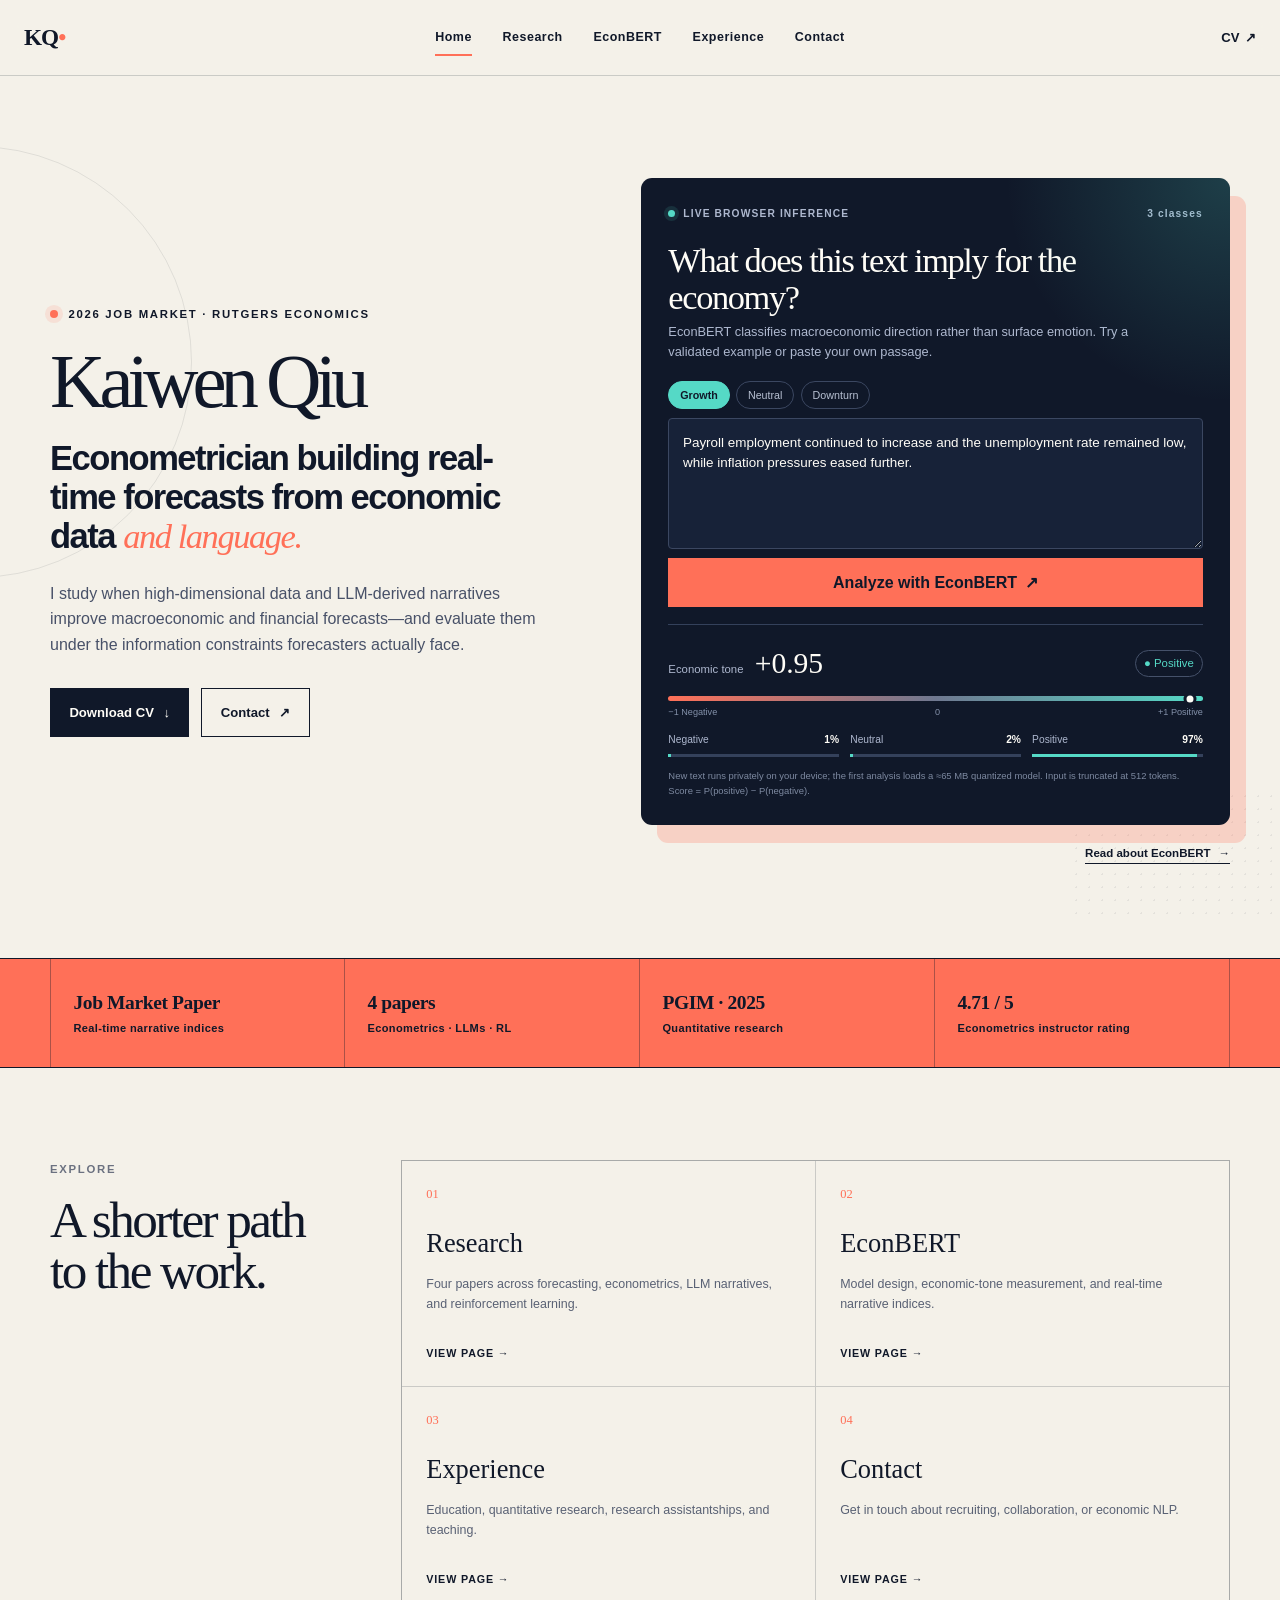
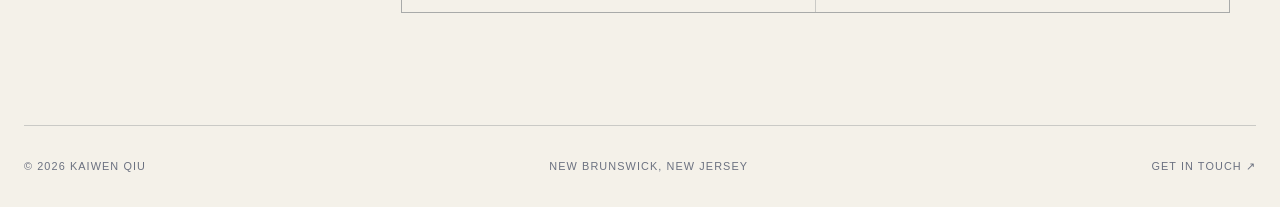
==== commit 3b8b5924: "Keep homepage name on one line" ====
--- a/index.html
+++ b/index.html
@@ -38,7 +38,7 @@
     <link rel="canonical" href="https://kaiwenqiu.com/" />
     <title>Kaiwen Qiu — Econometrician &amp; Quantitative Researcher</title>
     <link rel="icon" href="assets/favicon.svg" />
-    <link rel="stylesheet" href="styles.css" />
+    <link rel="stylesheet" href="styles.css?v=20260907a" />
     <script type="application/ld+json">
       {
         "@context": "https://schema.org",
@@ -88,7 +88,7 @@
       </nav>
       <a
         class="nav-cv"
-        href="assets/Kaiwen_Qiu_CV.pdf"
+        href="assets/Resume_Kaiwen_Sept.pdf"
         target="_blank"
         rel="noreferrer"
         >CV <span aria-hidden="true">↗</span></a
@@ -101,7 +101,7 @@
           <p class="availability">
             <span></span> 2026 Job Market · Rutgers Economics
           </p>
-          <h1>Kaiwen<br />Qiu</h1>
+          <h1>Kaiwen Qiu</h1>
           <p class="hero-role">
             Econometrician building real-time forecasts from economic data
             <em>and language.</em>
@@ -114,9 +114,8 @@
           <div class="hero-actions">
             <a
               class="button-primary"
-              href="assets/Kaiwen_Qiu_CV.pdf"
-              target="_blank"
-              rel="noreferrer"
+              href="assets/Resume_Kaiwen_Sept.pdf"
+              download="Kaiwen_Qiu_Resume.pdf"
               >Download CV <span aria-hidden="true">↓</span></a
             >
             <a class="button-secondary" href="contact.html"
--- a/styles.css
+++ b/styles.css
@@ -216,10 +216,11 @@
 .hero h1 {
   margin: 1.45rem 0 1.45rem;
   font-family: var(--serif);
-  font-size: clamp(5rem, 9vw, 8.1rem);
+  font-size: clamp(4rem, 6vw, 6.2rem);
   font-weight: 500;
-  line-height: 0.76;
+  line-height: 0.9;
   letter-spacing: -0.078em;
+  white-space: nowrap;
 }
 
 .hero-role {
@@ -1266,7 +1267,7 @@
     gap: 3.2rem;
   }
   .hero h1 {
-    font-size: clamp(4.2rem, 25vw, 6.4rem);
+    font-size: clamp(3.2rem, 14vw, 5.2rem);
   }
   .hero-role {
     font-size: 1.55rem;
@@ -1520,6 +1521,22 @@
   margin: 0.25rem 0 0;
   color: var(--muted);
   font-size: 0.92rem;
+}
+
+.research-intro {
+  grid-template-columns: 1fr;
+  gap: 1.25rem;
+}
+
+.research-intro h1 {
+  font-size: clamp(2.35rem, 4vw, 3.65rem);
+  line-height: 1.02;
+  white-space: nowrap;
+}
+
+.research-intro > p:last-child {
+  max-width: 820px;
+  margin-top: 0.4rem;
 }
 
 .paper-archive {
@@ -1964,8 +1981,11 @@
 .contact h1 {
   position: relative;
   z-index: 1;
-  max-width: 980px;
+  max-width: none;
   margin-top: 1.25rem;
+  font-size: clamp(1.85rem, 2.9vw, 2.7rem);
+  line-height: 1.02;
+  white-space: nowrap;
 }
 
 .contact-meta {
@@ -2017,6 +2037,12 @@
   }
 }
 
+@media (max-width: 900px) {
+  .standalone-contact h1 {
+    white-space: normal;
+  }
+}
+
 @media (max-width: 800px) {
   .site-header nav a.active::after {
     bottom: 0.45rem;
@@ -2044,6 +2070,10 @@
 }
 
 @media (max-width: 600px) {
+  .research-intro h1 {
+    white-space: normal;
+  }
+
   .home-directory {
     padding-block: 72px 82px;
   }
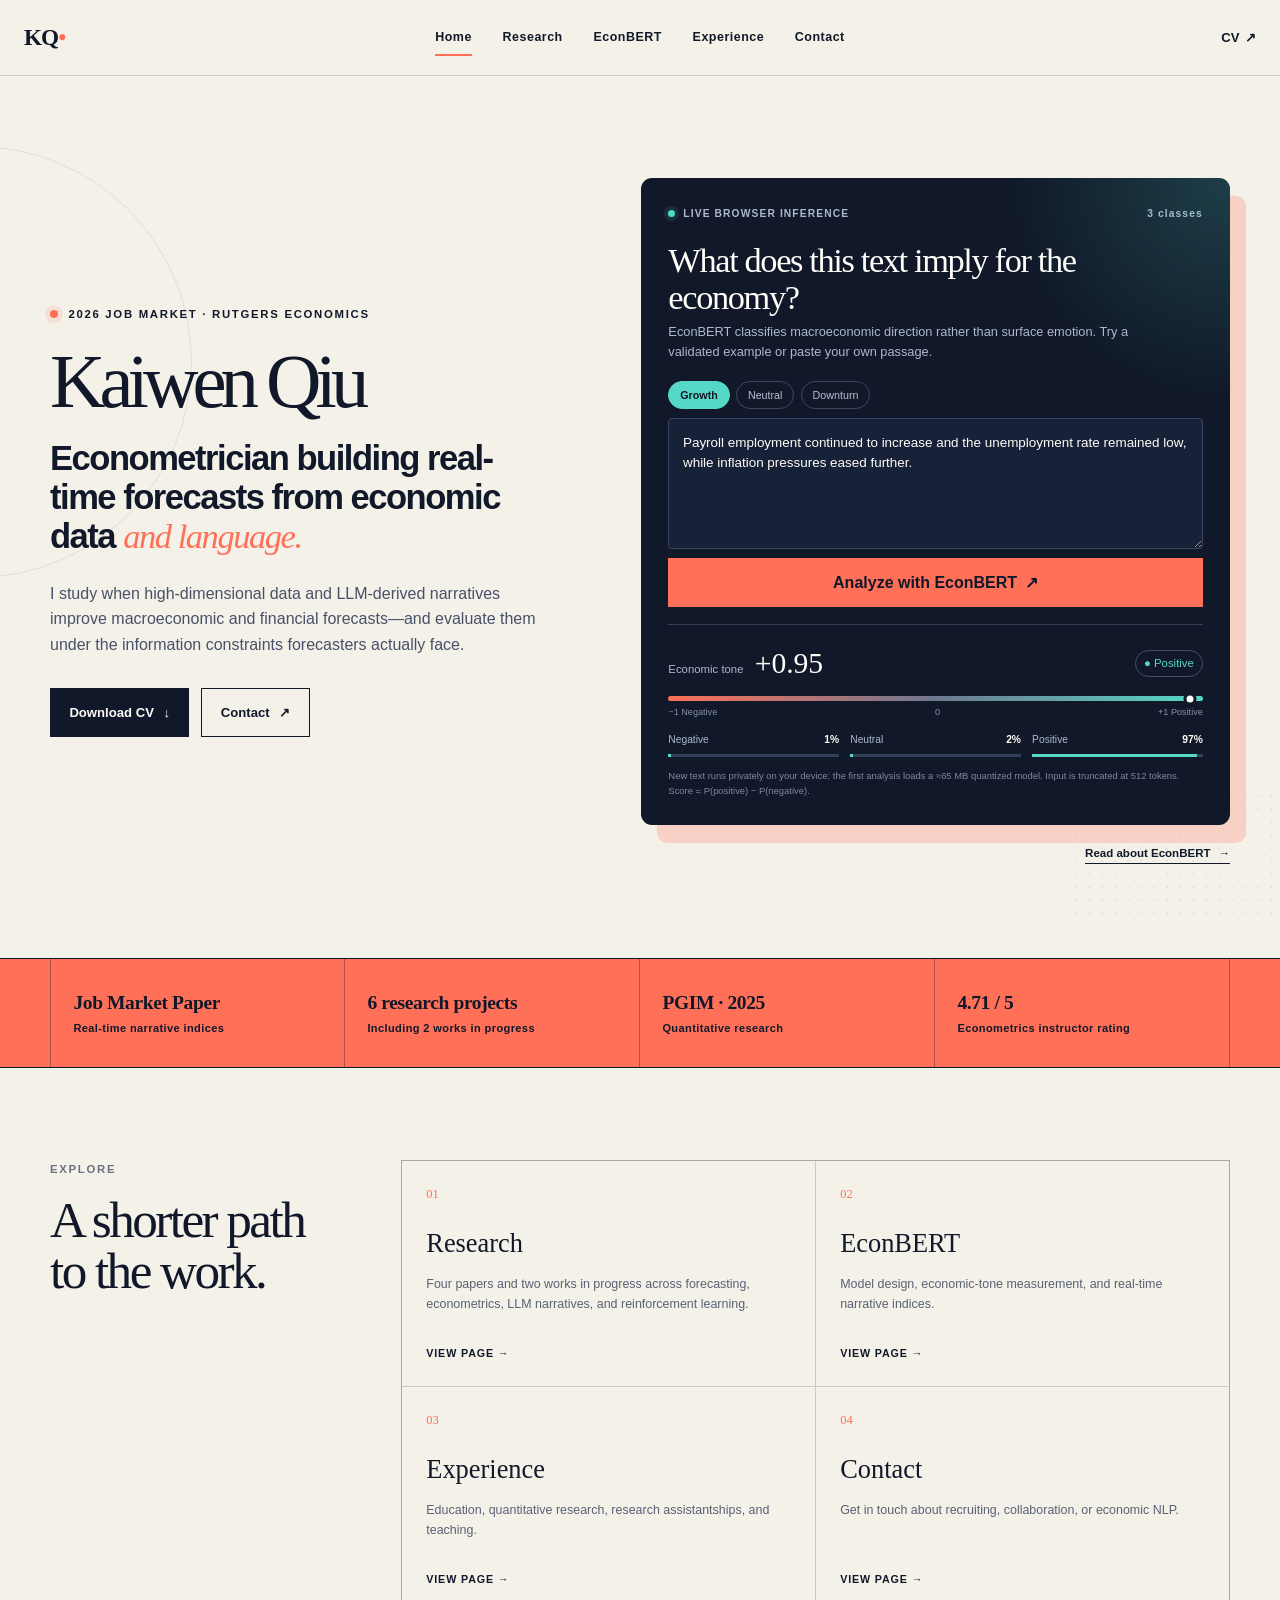
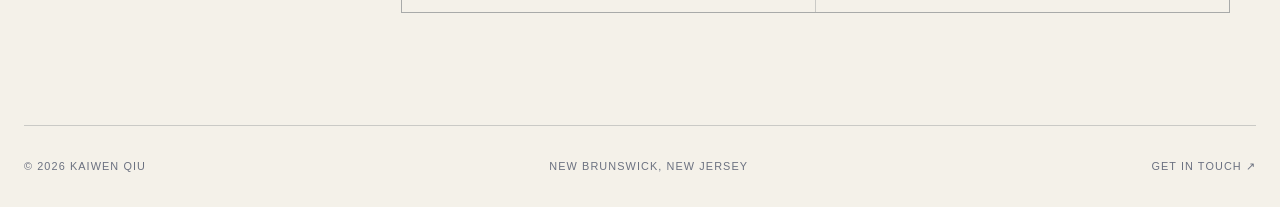
==== commit ec6dee23: "Update CV and add two works in progress" ====
--- a/index.html
+++ b/index.html
@@ -88,7 +88,7 @@
       </nav>
       <a
         class="nav-cv"
-        href="assets/Resume_Kaiwen_Sept.pdf"
+        href="assets/Kaiwen_Qiu_CV.pdf?v=20260923"
         target="_blank"
         rel="noreferrer"
         >CV <span aria-hidden="true">↗</span></a
@@ -114,8 +114,8 @@
           <div class="hero-actions">
             <a
               class="button-primary"
-              href="assets/Resume_Kaiwen_Sept.pdf"
-              download="Kaiwen_Qiu_Resume.pdf"
+              href="assets/Kaiwen_Qiu_CV.pdf?v=20260923"
+              download="Kaiwen_Qiu_CV.pdf"
               >Download CV <span aria-hidden="true">↓</span></a
             >
             <a class="button-secondary" href="contact.html"
@@ -218,7 +218,7 @@
             ><span>Real-time narrative indices</span>
           </div>
           <div>
-            <strong>4 papers</strong><span>Econometrics · LLMs · RL</span>
+            <strong>6 research projects</strong><span>Including 2 works in progress</span>
           </div>
           <div>
             <strong>PGIM · 2025</strong><span>Quantitative research</span>
@@ -241,8 +241,8 @@
           <a href="research.html"
             ><span>01</span><strong>Research</strong>
             <p>
-              Four papers across forecasting, econometrics, LLM narratives, and
-              reinforcement learning.
+              Four papers and two works in progress across forecasting,
+              econometrics, LLM narratives, and reinforcement learning.
             </p>
             <b>View page →</b></a
           >
